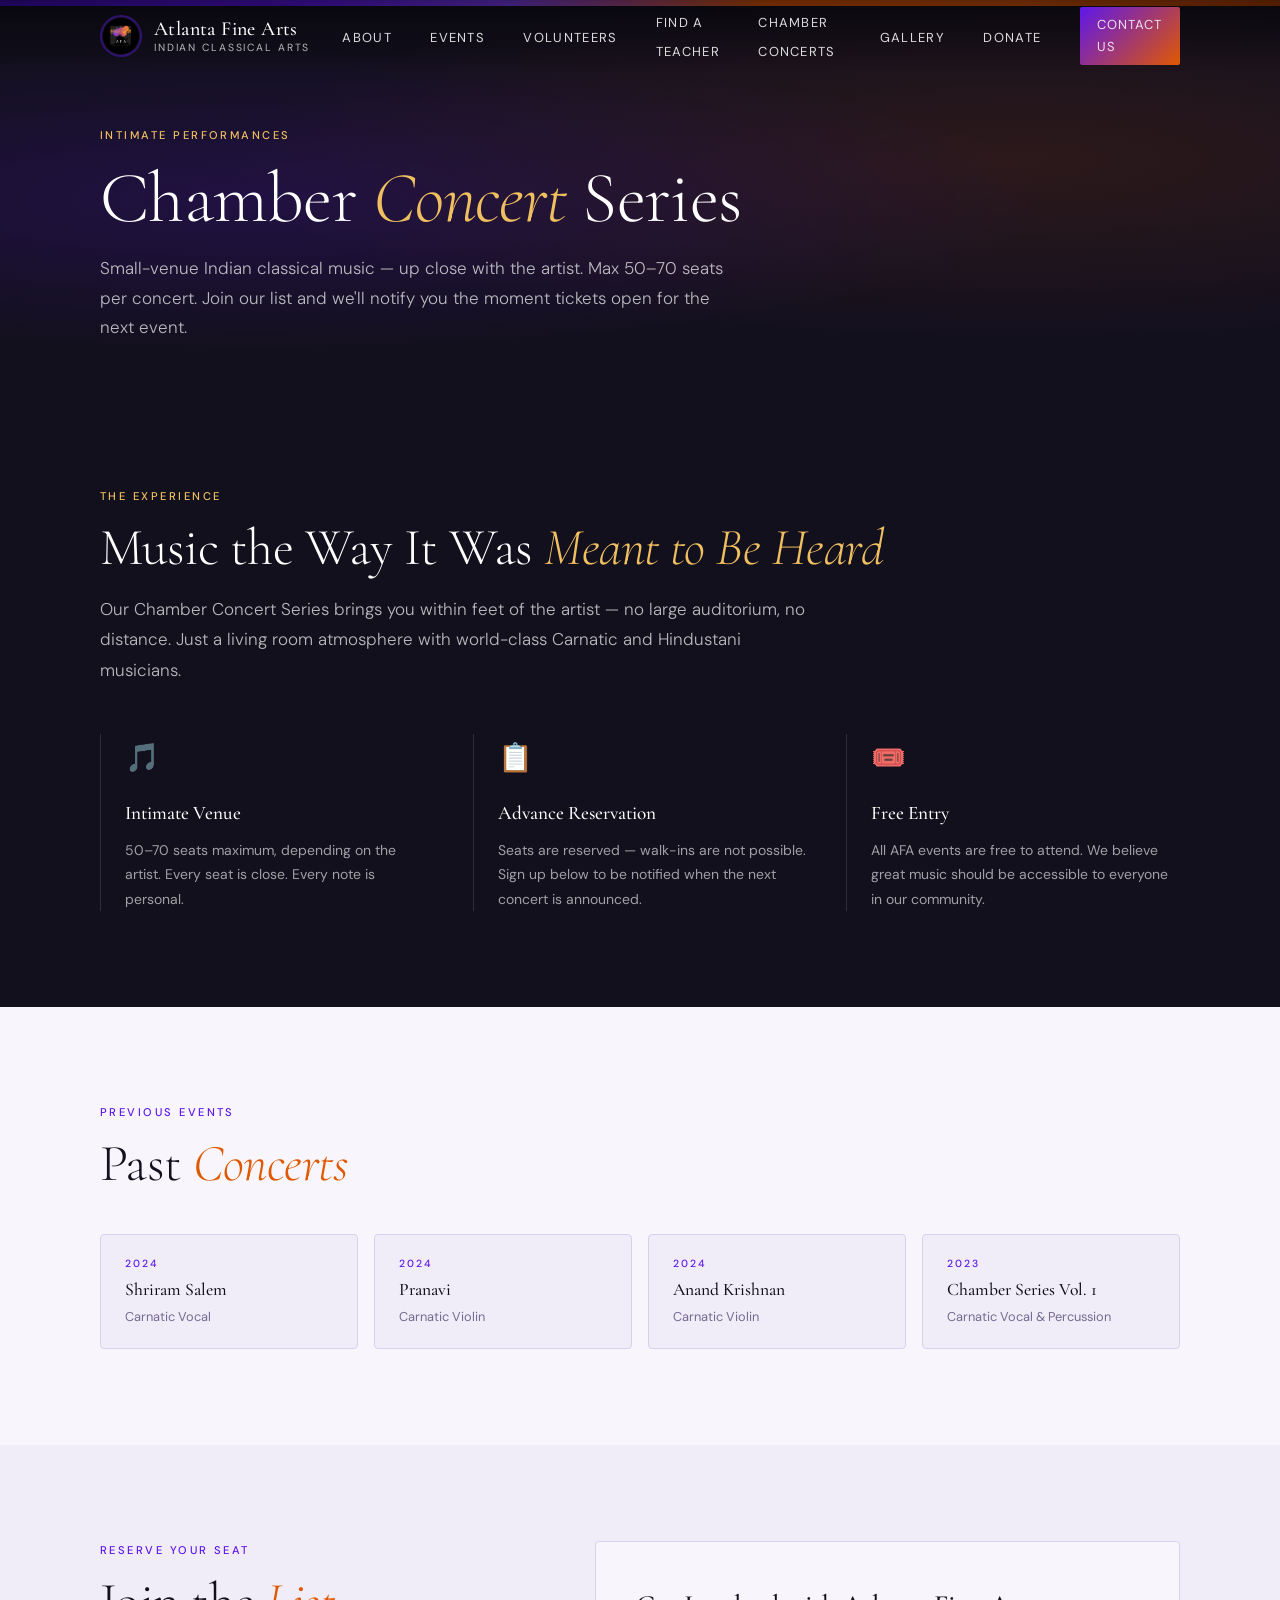
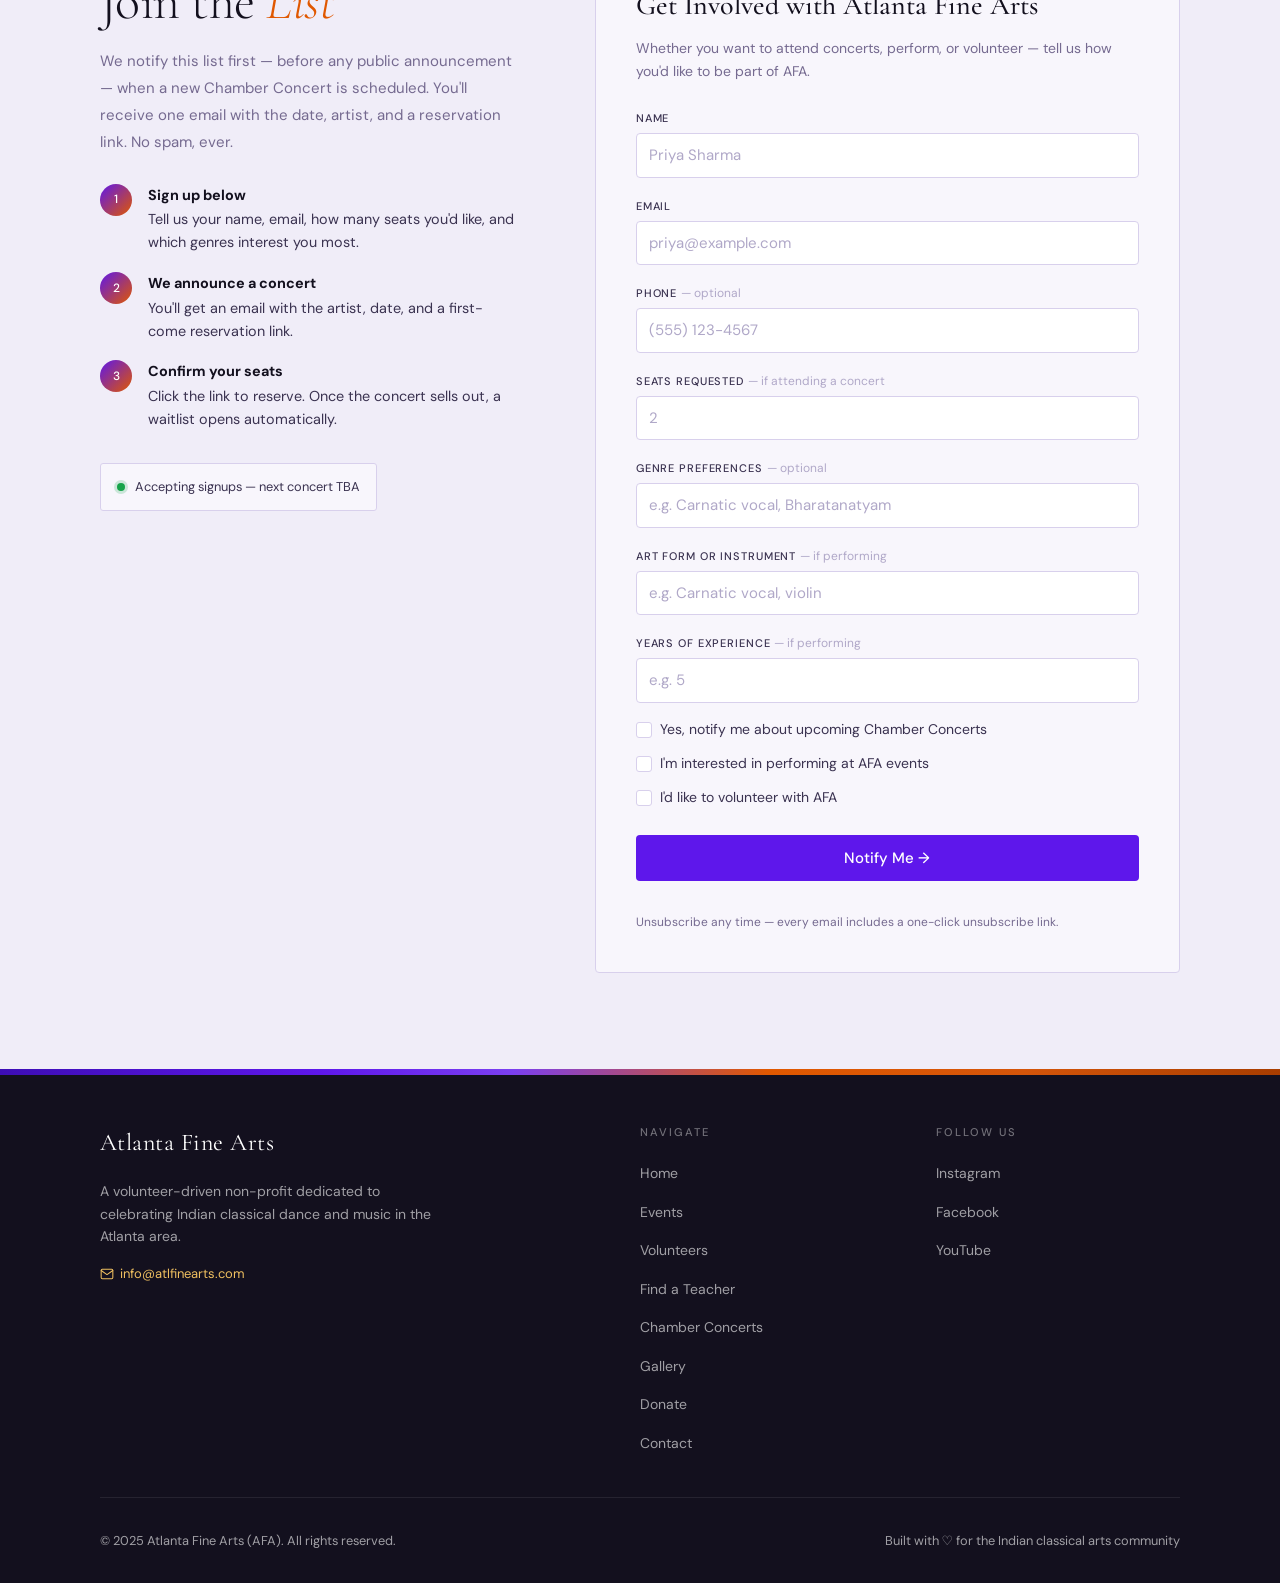
==== chamber-concerts.html @ 47215e5f "Update chamber-concerts.html" ====
<!DOCTYPE html>
<html lang="en">
<head>
  <meta charset="UTF-8" />
  <meta name="viewport" content="width=device-width, initial-scale=1.0" />
  <title>Chamber Concert Series | Atlanta Fine Arts — Intimate Indian Classical Music</title>
  <meta name="description" content="Reserve your seat at AFA's intimate Chamber Concert Series — small-venue Indian classical music performances in Atlanta. Max 50–70 seats, advance reservation required." />
  <meta name="keywords" content="Chamber Concert Atlanta, Indian classical music Atlanta, Carnatic music concert, intimate concert Atlanta, AFA chamber series" />
  <meta name="robots" content="index, follow" />
  <link rel="canonical" href="https://atlfinearts.com/chamber-concerts.html" />
  <meta name="theme-color" content="#13101E" />

  <!-- Open Graph -->
  <meta property="og:type"         content="website" />
  <meta property="og:url"          content="https://atlfinearts.com/chamber-concerts.html" />
  <meta property="og:title"        content="Chamber Concert Series | Atlanta Fine Arts" />
  <meta property="og:description"  content="Intimate Indian classical music in Atlanta. Reserve your seat for the AFA Chamber Concert Series — max 50–70 seats, advance reservation required." />
  <meta property="og:image"        content="https://atlfinearts.com/assets/images/og-image.jpg" />
  <meta property="og:image:width"  content="1200" />
  <meta property="og:image:height" content="630" />
  <meta property="og:locale"       content="en_US" />
  <meta property="og:site_name"    content="Atlanta Fine Arts" />

  <!-- Twitter -->
  <meta name="twitter:card"        content="summary_large_image" />
  <meta name="twitter:title"       content="Chamber Concert Series | Atlanta Fine Arts" />
  <meta name="twitter:description" content="Intimate Indian classical music in Atlanta — reserve your seat before they're gone." />
  <meta name="twitter:image"       content="https://atlfinearts.com/assets/images/og-image.jpg" />

  <!-- JSON-LD -->
  <script type="application/ld+json">
  {
    "@context": "https://schema.org",
    "@type": "EventSeries",
    "name": "AFA Chamber Concert Series",
    "description": "Intimate Indian classical music performances hosted by Atlanta Fine Arts, limited to 50–70 seats per event.",
    "organizer": {
      "@type": "Organization",
      "name": "Atlanta Fine Arts",
      "url": "https://atlfinearts.com"
    },
    "location": {
      "@type": "Place",
      "name": "Atlanta Fine Arts Venue",
      "address": {
        "@type": "PostalAddress",
        "addressLocality": "Cumming",
        "addressRegion": "GA",
        "addressCountry": "US"
      }
    }
  }
  </script>

  <link rel="preconnect" href="https://fonts.googleapis.com" />
  <link rel="preconnect" href="https://fonts.gstatic.com" crossorigin />
  <link rel="stylesheet"
        href="https://fonts.googleapis.com/css2?family=Cormorant+Garamond:ital,wght@0,300;0,500;1,300;1,400&family=DM+Sans:opsz,wght@9..40,300;9..40,400;9..40,500&display=swap" />
  <link rel="stylesheet" href="styles.css" />
  <link rel="stylesheet" href="pages.css" />

  <style>
    /* ── Nav overrides (dark hero) ── */
    .nav__wordmark { color: #fff !important; }
    .nav__wordmark span { color: rgba(255,255,255,0.7) !important; }
    .nav__link { color: rgba(255,255,255,0.85) !important; }
    .nav:not(.scrolled) { background: linear-gradient(to bottom, rgba(0,0,0,0.55) 0%, transparent 100%) !important; }

    /* ════════════════════════════════════════
       WHAT TO EXPECT — 3-column feature strip
    ════════════════════════════════════════ */
    .chamber-about { background: var(--charcoal); color: #fff; }
    .chamber-features {
      display: grid;
      grid-template-columns: repeat(3, 1fr);
      gap: clamp(1.5rem, 3vw, 2.5rem);
      margin-block-start: 3rem;
    }
    .chamber-feature {
      border-left: 1px solid rgba(255,255,255,0.12);
      padding-inline-start: 1.5rem;
    }
    .chamber-feature__icon {
      font-size: 1.75rem; margin-block-end: 1rem;
    }
    .chamber-feature__title {
      font-family: var(--font-display);
      font-size: 1.2rem; font-weight: 500;
      color: #fff; margin-block-end: 0.5rem;
    }
    .chamber-feature__desc {
      font-size: 0.875rem; color: rgba(255,255,255,0.6);
      line-height: 1.75;
    }

    /* ════════════════════════════════════════
       PAST CONCERTS STRIP
    ════════════════════════════════════════ */
    .past-section { background: var(--ivory); }
    .past-grid {
      display: grid;
      grid-template-columns: repeat(auto-fill, minmax(min(100%, 220px), 1fr));
      gap: 1rem;
      margin-block-start: 2.5rem;
    }
    .past-card {
      border: 1px solid var(--border);
      border-radius: 4px;
      padding: 1.25rem 1.5rem;
      background: var(--ivory-warm);
    }
    .past-card__date {
      font-size: 0.65rem; letter-spacing: 0.18em; text-transform: uppercase;
      color: var(--purple); font-weight: 500; margin-block-end: 0.4rem;
    }
    .past-card__name {
      font-family: var(--font-display);
      font-size: 1.1rem; font-weight: 500; color: var(--charcoal);
      line-height: 1.25; margin-block-end: 0.3rem;
    }
    .past-card__genre {
      font-size: 0.8rem; color: var(--text-muted);
    }

    /* ════════════════════════════════════════
       SIGNUP SECTION
    ════════════════════════════════════════ */
    .signup-section { background: var(--ivory-warm); }
    .signup-inner {
      display: grid;
      grid-template-columns: 5fr 7fr;
      gap: clamp(2.5rem, 6vw, 6rem);
      align-items: start;
    }
    .signup-aside { position: sticky; top: calc(var(--nav-h) + 2rem); }
    .signup-aside .section-title { margin-block: 0.5rem 1rem; }
    .signup-aside__body {
      font-size: 0.9375rem; color: var(--text-muted);
      line-height: 1.8; margin-block-end: 1.75rem;
    }

    /* How it works steps */
    .signup-steps {
      display: flex; flex-direction: column; gap: 1.1rem;
      margin-block-end: 2rem;
    }
    .signup-step {
      display: flex; align-items: flex-start; gap: 1rem;
    }
    .signup-step__num {
      width: 32px; height: 32px; border-radius: 50%; flex-shrink: 0;
      background: linear-gradient(135deg, var(--purple), var(--saffron-btn));
      color: #fff; font-size: 0.75rem; font-weight: 500;
      display: flex; align-items: center; justify-content: center;
    }
    .signup-step__text { font-size: 0.9rem; color: var(--text-body); line-height: 1.6; }
    .signup-step__text strong { color: var(--charcoal); display: block; margin-block-end: 0.1rem; }

    /* Capacity indicator */
    .capacity-badge {
      display: inline-flex; align-items: center; gap: 0.6rem;
      background: var(--ivory); border: 1px solid var(--border);
      border-radius: 3px; padding: 0.75rem 1rem;
      font-size: 0.8rem; color: var(--text-body);
    }
    .capacity-badge__dot {
      width: 8px; height: 8px; border-radius: 50%;
      background: #16a34a; flex-shrink: 0;
      box-shadow: 0 0 0 3px rgba(22,163,74,0.2);
    }

    /* ── Signup form card ── */
    .signup-card {
      background: var(--ivory);
      border: 1px solid var(--border);
      border-radius: 4px;
      padding: clamp(1.75rem, 4vw, 2.5rem);
    }
    .signup-card__title {
      font-family: var(--font-display);
      font-size: 1.5rem; font-weight: 500;
      color: var(--charcoal); margin-block-end: 0.4rem;
    }
    .signup-card__subtitle {
      font-size: 0.875rem; color: var(--text-muted);
      margin-block-end: 1.75rem; line-height: 1.6;
    }

    /* Seat picker */
    .seat-picker {
      display: flex; gap: 0.5rem; flex-wrap: wrap;
    }
    .seat-btn {
      width: 48px; height: 48px; border-radius: 3px;
      border: 1px solid var(--border);
      background: var(--ivory-warm);
      font-family: var(--font-display); font-size: 1.1rem; font-weight: 500;
      color: var(--charcoal); cursor: pointer;
      transition: all 0.2s; display: flex; align-items: center; justify-content: center;
    }
    .seat-btn:hover { border-color: var(--purple); color: var(--purple); }
    .seat-btn.active {
      background: linear-gradient(135deg, var(--purple), var(--saffron-btn));
      color: #fff; border-color: transparent;
      box-shadow: 0 4px 16px rgba(94,23,235,0.25);
    }

    /* Genre checkboxes */
    .genre-grid {
      display: grid; grid-template-columns: 1fr 1fr;
      gap: 0.5rem;
    }
    .genre-check {
      display: flex; align-items: center; gap: 0.6rem;
      font-size: 0.875rem; color: var(--text-body);
      cursor: pointer; padding: 0.6rem 0.75rem;
      border: 1px solid var(--border); border-radius: 3px;
      background: var(--ivory-warm);
      transition: border-color 0.2s, background 0.2s;
      user-select: none;
    }
    .genre-check:has(input:checked) {
      border-color: var(--purple);
      background: var(--purple-pale);
    }
    .genre-check input[type="checkbox"] {
      width: 16px; height: 16px; accent-color: var(--purple);
      flex-shrink: 0; cursor: pointer;
    }

    /* Mailchimp status messages */
    .mc-status {
      display: none; align-items: flex-start; gap: 0.75rem;
      padding: 1rem 1.25rem; border-radius: 3px;
      font-size: 0.9rem; line-height: 1.5;
      margin-block-start: 1rem;
    }
    .mc-status--success {
      background: #F0FDF4; border: 1px solid #BBF7D0; color: #166534;
    }
    .mc-status--error {
      background: #FEF2F2; border: 1px solid #FECACA; color: #991B1B;
    }
    .mc-status.visible { display: flex; }
    .mc-status__icon { font-size: 1.1rem; flex-shrink: 0; margin-top: 1px; }

    /* ════════════════════════════════════════
       RESPONSIVE
    ════════════════════════════════════════ */
    @media (max-width: 900px) {
      .signup-inner { grid-template-columns: 1fr; }
      .signup-aside { position: static; }
      .chamber-features { grid-template-columns: 1fr; gap: 1.5rem; }
      .chamber-feature { border-left: none; border-top: 1px solid rgba(255,255,255,0.12); padding-inline-start: 0; padding-block-start: 1.5rem; }
      .chamber-feature:first-child { border-top: none; padding-block-start: 0; }
    }
    @media (max-width: 600px) {
      .genre-grid { grid-template-columns: 1fr; }
      .signup-card { padding: 1.5rem; }
      .past-grid { grid-template-columns: 1fr 1fr; }
    }
    @media (max-width: 420px) {
      .past-grid { grid-template-columns: 1fr; }
    }
  </style>
</head>
<body>

  <a class="skip-link" href="#main-content">Skip to main content</a>
  <div class="kolam-border" aria-hidden="true"></div>

  <!-- ── NAVIGATION ── -->
  <nav class="nav" id="nav" aria-label="Main navigation">
    <div class="nav__inner">
      <a href="index.html" class="nav__brand" aria-label="Atlanta Fine Arts — home">
        <div class="nav__logo" aria-hidden="true">
          <img src="assets/images/afa-logo.webp" alt="" width="36" height="36"
               style="border-radius:50%;object-fit:cover;" />
        </div>
        <div class="nav__wordmark">
          Atlanta Fine Arts
          <span>Indian Classical Arts</span>
        </div>
      </a>
      <ul class="nav__links" role="list">
        <li><a href="index.html#about" class="nav__link">About</a></li>
        <li><a href="index.html#events" class="nav__link">Events</a></li>
        <li><a href="volunteers.html" class="nav__link">Volunteers</a></li>
        <li><a href="teachers.html" class="nav__link">Find a Teacher</a></li>
        <li><a href="chamber-concerts.html" class="nav__link">Chamber Concerts</a></li>
        <li><a href="gallery.html" class="nav__link">Gallery</a></li>
        <li><a href="donate.html" class="nav__link">Donate</a></li>
        <li><a href="contact.html" class="nav__link nav__link--cta">Contact Us</a></li>
      </ul>
      <button class="nav__toggle" id="nav-toggle" aria-label="Open navigation menu"
              aria-expanded="false" aria-controls="mobile-menu">
        <span aria-hidden="true"></span>
        <span aria-hidden="true"></span>
        <span aria-hidden="true"></span>
      </button>
    </div>
    <div class="nav__mobile" id="mobile-menu" aria-hidden="true"
         role="region" aria-label="Mobile navigation">
      <ul class="nav__mobile-links" role="list">
        <li><a href="index.html"            class="nav__mobile-link" data-mobile-link>Home <span class="arrow" aria-hidden="true">→</span></a></li>
        <li><a href="index.html#events"     class="nav__mobile-link" data-mobile-link>Events <span class="arrow" aria-hidden="true">→</span></a></li>
        <li><a href="volunteers.html"       class="nav__mobile-link" data-mobile-link>Volunteers <span class="arrow" aria-hidden="true">→</span></a></li>
        <li><a href="teachers.html"         class="nav__mobile-link" data-mobile-link>Find a Teacher <span class="arrow" aria-hidden="true">→</span></a></li>
        <li><a href="chamber-concerts.html" class="nav__mobile-link" data-mobile-link>Chamber Concerts <span class="arrow" aria-hidden="true">→</span></a></li>
        <li><a href="gallery.html"          class="nav__mobile-link" data-mobile-link>Gallery <span class="arrow" aria-hidden="true">→</span></a></li>
        <li><a href="donate.html"           class="nav__mobile-link" data-mobile-link>Donate <span class="arrow" aria-hidden="true">→</span></a></li>
        <li><a href="contact.html"          class="nav__mobile-link" data-mobile-link>Contact Us <span class="arrow" aria-hidden="true">→</span></a></li>
      </ul>
    </div>
  </nav>

  <main id="main-content">

    <!-- ── PAGE HERO ── -->
    <section class="page-hero" aria-label="Page introduction">
      <div class="container">
        <p class="page-hero__eyebrow">Intimate Performances</p>
        <h1 class="page-hero__title">Chamber <em>Concert</em> Series</h1>
        <p class="page-hero__desc">
          Small-venue Indian classical music — up close with the artist.
          Max 50–70 seats per concert. Join our list and we'll notify you
          the moment tickets open for the next event.
        </p>
      </div>
    </section>

    <!-- ── WHAT TO EXPECT ── -->
    <section class="chamber-about" aria-labelledby="about-heading">
      <div class="container">
        <div>
          <p class="section-label" style="color:var(--gold-light);">The Experience</p>
          <h2 class="section-title" id="about-heading" style="color:#fff;">
            Music the Way It Was <em style="color:var(--gold-light);">Meant to Be Heard</em>
          </h2>
          <p style="color:rgba(255,255,255,0.7);max-width:60ch;line-height:1.8;margin-block-start:1rem;font-weight:300;">
            Our Chamber Concert Series brings you within feet of the artist —
            no large auditorium, no distance. Just a living room atmosphere with
            world-class Carnatic and Hindustani musicians.
          </p>
        </div>
        <div class="chamber-features">
          <div class="chamber-feature reveal">
            <div class="chamber-feature__icon" aria-hidden="true">🎵</div>
            <h3 class="chamber-feature__title">Intimate Venue</h3>
            <p class="chamber-feature__desc">
              50–70 seats maximum, depending on the artist. Every seat
              is close. Every note is personal.
            </p>
          </div>
          <div class="chamber-feature reveal reveal--delay-1">
            <div class="chamber-feature__icon" aria-hidden="true">📋</div>
            <h3 class="chamber-feature__title">Advance Reservation</h3>
            <p class="chamber-feature__desc">
              Seats are reserved — walk-ins are not possible. Sign up below
              to be notified when the next concert is announced.
            </p>
          </div>
          <div class="chamber-feature reveal reveal--delay-2">
            <div class="chamber-feature__icon" aria-hidden="true">🎟️</div>
            <h3 class="chamber-feature__title">Free Entry</h3>
            <p class="chamber-feature__desc">
              All AFA events are free to attend. We believe great music
              should be accessible to everyone in our community.
            </p>
          </div>
        </div>
      </div>
    </section>

    <!-- ── PAST CONCERTS ── -->
    <section class="past-section" aria-labelledby="past-heading">
      <div class="container">
        <p class="section-label">Previous Events</p>
        <h2 class="section-title" id="past-heading">Past <em>Concerts</em></h2>
        <div class="past-grid">
          <div class="past-card reveal">
            <p class="past-card__date">2024</p>
            <p class="past-card__name">Shriram Salem</p>
            <p class="past-card__genre">Carnatic Vocal</p>
          </div>
          <div class="past-card reveal reveal--delay-1">
            <p class="past-card__date">2024</p>
            <p class="past-card__name">Pranavi</p>
            <p class="past-card__genre">Carnatic Violin</p>
          </div>
          <div class="past-card reveal reveal--delay-2">
            <p class="past-card__date">2024</p>
            <p class="past-card__name">Anand Krishnan</p>
            <p class="past-card__genre">Carnatic Violin</p>
          </div>
          <div class="past-card reveal reveal--delay-3">
            <p class="past-card__date">2023</p>
            <p class="past-card__name">Chamber Series Vol. 1</p>
            <p class="past-card__genre">Carnatic Vocal & Percussion</p>
          </div>
        </div>
      </div>
    </section>

    <!-- ══════════════════════════════════════════
         SIGNUP SECTION
    ══════════════════════════════════════════ -->
    <section class="signup-section" id="signup" aria-labelledby="signup-heading">
      <div class="container">
        <div class="signup-inner">

          <!-- Left — context -->
          <aside class="signup-aside reveal">
            <p class="section-label">Reserve Your Seat</p>
            <h2 class="section-title" id="signup-heading">
              Join the <em>List</em>
            </h2>
            <p class="signup-aside__body">
              We notify this list first — before any public announcement —
              when a new Chamber Concert is scheduled. You'll receive one
              email with the date, artist, and a reservation link. No spam, ever.
            </p>

            <ol class="signup-steps" aria-label="How it works">
              <li class="signup-step">
                <div class="signup-step__num" aria-hidden="true">1</div>
                <div class="signup-step__text">
                  <strong>Sign up below</strong>
                  Tell us your name, email, how many seats you'd like, and
                  which genres interest you most.
                </div>
              </li>
              <li class="signup-step">
                <div class="signup-step__num" aria-hidden="true">2</div>
                <div class="signup-step__text">
                  <strong>We announce a concert</strong>
                  You'll get an email with the artist, date, and a
                  first-come reservation link.
                </div>
              </li>
              <li class="signup-step">
                <div class="signup-step__num" aria-hidden="true">3</div>
                <div class="signup-step__text">
                  <strong>Confirm your seats</strong>
                  Click the link to reserve. Once the concert sells out,
                  a waitlist opens automatically.
                </div>
              </li>
            </ol>

            <div class="capacity-badge" aria-label="Seats available">
              <span class="capacity-badge__dot" aria-hidden="true"></span>
              Accepting signups — next concert TBA
            </div>
          </aside>

          <!-- Right — MailerLite embedded form -->
          <div class="signup-card reveal reveal--delay-1">

            <!-- MailerLite form styles -->
            <style type="text/css">
              @import url("https://assets.mlcdn.com/fonts.css?version=1773240");
              .ml-form-embedSubmitLoad{display:inline-block;width:20px;height:20px}
              .ml-form-embedSubmitLoad:after{content:" ";display:block;width:11px;height:11px;margin:1px;border-radius:50%;border:4px solid #fff;border-color:#fff #fff #fff transparent;animation:ml-form-embedSubmitLoad 1.2s linear infinite}
              @keyframes ml-form-embedSubmitLoad{0%{transform:rotate(0deg)}100%{transform:rotate(360deg)}}
              .sr-only{position:absolute;width:1px;height:1px;padding:0;margin:-1px;overflow:hidden;clip:rect(0,0,0,0);border:0}
              #mlb2-38329091.ml-form-embedContainer{box-sizing:border-box;display:table;margin:0 auto;position:static;width:100%!important}
              #mlb2-38329091.ml-form-embedContainer h4,#mlb2-38329091.ml-form-embedContainer p,#mlb2-38329091.ml-form-embedContainer span,#mlb2-38329091.ml-form-embedContainer button{text-transform:none!important;letter-spacing:normal!important}
              #mlb2-38329091.ml-form-embedContainer .ml-form-embedWrapper{background-color:transparent;border-width:0;border-color:transparent;border-radius:4px;border-style:solid;box-sizing:border-box;display:inline-block!important;margin:0;padding:0;position:relative;width:100%}
              #mlb2-38329091.ml-form-embedContainer .ml-form-embedWrapper.embedForm{max-width:100%;width:100%}
              #mlb2-38329091.ml-form-embedContainer .ml-form-embedWrapper .ml-form-embedBody,#mlb2-38329091.ml-form-embedContainer .ml-form-embedWrapper .ml-form-successBody{padding:0}
              #mlb2-38329091.ml-form-embedContainer .ml-form-embedWrapper .ml-form-embedBody .ml-form-embedContent,#mlb2-38329091.ml-form-embedContainer .ml-form-embedWrapper .ml-form-successBody .ml-form-successContent{text-align:left;margin:0 0 20px 0}
              #mlb2-38329091.ml-form-embedContainer .ml-form-embedWrapper .ml-form-embedBody .ml-form-embedContent h4,#mlb2-38329091.ml-form-embedContainer .ml-form-embedWrapper .ml-form-successBody .ml-form-successContent h4{color:#13101E;font-family:'Cormorant Garamond',Georgia,serif;font-size:1.75rem;font-weight:500;margin:0 0 8px 0;text-align:left;word-break:break-word}
              #mlb2-38329091.ml-form-embedContainer .ml-form-embedWrapper .ml-form-embedBody .ml-form-embedContent p,#mlb2-38329091.ml-form-embedContainer .ml-form-embedWrapper .ml-form-successBody .ml-form-successContent p{color:#756A90;font-family:'DM Sans',system-ui,sans-serif;font-size:0.875rem;font-weight:400;line-height:1.6;margin:0 0 10px 0;text-align:left}
              #mlb2-38329091.ml-form-embedContainer .ml-form-embedWrapper .ml-block-form .ml-field-group{text-align:left!important}
              #mlb2-38329091.ml-form-embedContainer .ml-form-embedWrapper .ml-block-form .ml-field-group label{margin-bottom:5px;color:#3A3250;font-size:0.6875rem;font-family:'DM Sans',system-ui,sans-serif;font-weight:500;letter-spacing:0.08em;text-transform:uppercase;display:inline-block;line-height:20px}
              #mlb2-38329091.ml-form-embedContainer .ml-form-embedWrapper .ml-form-embedBody form{margin:0;width:100%}
              #mlb2-38329091.ml-form-embedContainer .ml-form-embedWrapper .ml-form-embedBody .ml-form-formContent,#mlb2-38329091.ml-form-embedContainer .ml-form-embedWrapper .ml-form-embedBody .ml-form-checkboxRow{margin:0 0 16px 0;width:100%}
              #mlb2-38329091.ml-form-embedContainer .ml-form-embedWrapper .ml-form-embedBody .ml-form-fieldRow{margin:0 0 12px 0;width:100%}
              #mlb2-38329091.ml-form-embedContainer .ml-form-embedWrapper .ml-form-embedBody .ml-form-fieldRow.ml-last-item{margin:0}
              #mlb2-38329091.ml-form-embedContainer .ml-form-embedWrapper .ml-form-embedBody .ml-form-fieldRow input{background-color:#fff!important;color:#3A3250!important;border-color:#D8D0EC;border-radius:4px!important;border-style:solid!important;border-width:1px!important;font-family:'DM Sans',system-ui,sans-serif;font-size:0.9375rem!important;height:auto;line-height:1.5!important;margin:0;padding:10px 12px!important;width:100%!important;box-sizing:border-box!important;transition:border-color 0.15s}
              #mlb2-38329091.ml-form-embedContainer .ml-form-embedWrapper .ml-form-embedBody .ml-form-fieldRow input:focus{outline:none;border-color:#5E17EB!important}
              #mlb2-38329091.ml-form-embedContainer .ml-form-embedWrapper .ml-form-embedBody .ml-form-fieldRow input::placeholder{color:#B0A8C8}
              /* Checkboxes */
              #mlb2-38329091.ml-form-embedContainer .ml-form-embedWrapper .ml-form-embedBody .ml-form-fieldRow .custom-checkbox .custom-control-label::before,#mlb2-38329091.ml-form-embedContainer .ml-form-embedWrapper .ml-form-embedBody .ml-form-interestGroupsRow .ml-form-interestGroupsRowCheckbox .label-description::before,#mlb2-38329091.ml-form-embedContainer .ml-form-embedWrapper .ml-form-embedBody .ml-form-checkboxRow .label-description::before{border-color:#D8D0EC!important;background-color:#fff!important;border-radius:3px!important}
              #mlb2-38329091.ml-form-embedContainer .ml-form-embedWrapper .ml-form-embedBody .ml-form-fieldRow .custom-checkbox .custom-control-input:checked~.custom-control-label::before,#mlb2-38329091.ml-form-embedContainer .ml-form-embedWrapper .ml-form-embedBody .ml-form-interestGroupsRow .ml-form-interestGroupsRowCheckbox input[type=checkbox]:checked~.label-description::before,#mlb2-38329091.ml-form-embedContainer .ml-form-embedWrapper .ml-form-embedBody .ml-form-checkboxRow input[type=checkbox]:checked~.label-description::before{border-color:#5E17EB!important;background-color:#5E17EB!important}
              #mlb2-38329091.ml-form-embedContainer .ml-form-embedWrapper .ml-form-embedBody .ml-form-fieldRow .custom-checkbox .custom-control-input:checked~.custom-control-label::after,#mlb2-38329091.ml-form-embedContainer .ml-form-embedWrapper .ml-form-embedBody .ml-form-interestGroupsRow .ml-form-interestGroupsRowCheckbox input[type=checkbox]:checked~.label-description::after,#mlb2-38329091.ml-form-embedContainer .ml-form-embedWrapper .ml-form-embedBody .ml-form-checkboxRow input[type=checkbox]:checked~.label-description::after{background-image:url("data:image/svg+xml,%3csvg xmlns='http://www.w3.org/2000/svg' viewBox='0 0 8 8'%3e%3cpath fill='%23fff' d='M6.564.75l-3.59 3.612-1.538-1.55L0 4.26 2.974 7.25 8 2.193z'/%3e%3c/svg%3e")}
              /* Interest groups */
              #mlb2-38329091.ml-form-embedContainer .ml-form-embedWrapper .ml-form-embedBody .ml-form-interestGroupsRow{margin-bottom:20px;text-align:left;float:left;width:100%}
              #mlb2-38329091.ml-form-embedContainer .ml-form-embedWrapper .ml-form-embedBody .ml-form-interestGroupsRow .ml-form-interestGroupsRowCheckbox{margin:0 0 10px 0;width:100%}
              #mlb2-38329091.ml-form-embedContainer .ml-form-embedWrapper .ml-form-embedBody .ml-form-interestGroupsRow .ml-form-interestGroupsRowCheckbox.last-group{margin:0}
              #mlb2-38329091.ml-form-embedContainer .ml-form-embedWrapper .ml-form-embedBody .ml-form-interestGroupsRow .ml-form-interestGroupsRowCheckbox label{font-weight:normal;margin:0;padding:0;position:relative;display:block;min-height:24px;padding-left:24px}
              #mlb2-38329091.ml-form-embedContainer .ml-form-embedWrapper .ml-form-embedBody .ml-form-interestGroupsRow .ml-form-interestGroupsRowCheckbox .label-description{color:#3A3250;font-family:'DM Sans',system-ui,sans-serif;font-size:0.875rem;line-height:1.5;text-align:left;margin-bottom:0;position:relative;vertical-align:top;font-style:normal;font-weight:400}
              #mlb2-38329091.ml-form-embedContainer .ml-form-embedWrapper .ml-form-embedBody .ml-form-interestGroupsRow .ml-form-interestGroupsRowCheckbox input[type=checkbox]{box-sizing:border-box;padding:0;position:absolute;z-index:-1;opacity:0;margin-top:5px;margin-left:-1.5rem;overflow:visible}
              #mlb2-38329091.ml-form-embedContainer .ml-form-embedWrapper .ml-form-embedBody .ml-form-interestGroupsRow .ml-form-interestGroupsRowCheckbox .label-description::before{position:absolute;top:3px;left:-1.5rem;display:block;width:16px;height:16px;pointer-events:none;content:"";background-color:#fff;border:#D8D0EC solid 1px;border-radius:3px}
              #mlb2-38329091.ml-form-embedContainer .ml-form-embedWrapper .ml-form-embedBody .ml-form-interestGroupsRow .ml-form-interestGroupsRowCheckbox .label-description::after{top:0!important;box-sizing:border-box!important;position:absolute;left:-1.5rem;display:block;width:1rem;height:1rem;content:""}
              /* Submit button */
              #mlb2-38329091.ml-form-embedContainer .ml-form-embedWrapper .ml-form-embedBody .ml-form-embedSubmit{margin:4px 0 16px 0;float:left;width:100%}
              #mlb2-38329091.ml-form-embedContainer .ml-form-embedWrapper .ml-form-embedBody .ml-form-embedSubmit button{background-color:#5E17EB!important;border:none!important;border-radius:4px!important;box-shadow:none!important;color:#fff!important;cursor:pointer;font-family:'DM Sans',system-ui,sans-serif!important;font-size:0.9375rem!important;font-weight:500!important;line-height:1.5!important;height:auto;padding:12px 20px!important;width:100%!important;box-sizing:border-box!important;transition:background-color 0.2s}
              #mlb2-38329091.ml-form-embedContainer .ml-form-embedWrapper .ml-form-embedBody .ml-form-embedSubmit button:hover{background-color:#3D0DB5!important}
              #mlb2-38329091.ml-form-embedContainer .ml-form-embedWrapper .ml-form-embedBody .ml-form-embedSubmit button.loading{display:none}
              /* Success */
              #mlb2-38329091.ml-form-embedContainer .ml-form-embedWrapper .ml-form-successBody .ml-form-successContent h4{color:#13101E}
              #mlb2-38329091.ml-form-embedContainer .ml-form-embedWrapper .ml-form-successBody{padding:20px}
              /* Errors */
              .ml-error input,.ml-error textarea,.ml-error select{border-color:#E05800!important}
              .ml-error .label-description,.ml-error .label-description p,.ml-error label:first-child{color:#E05800!important}
              @media only screen and (max-width:400px){.ml-form-embedWrapper.embedDefault,.ml-form-embedWrapper.embedPopup{width:100%!important}}
            </style>

            <div id="mlb2-38329091" class="ml-form-embedContainer ml-subscribe-form ml-subscribe-form-38329091">
              <div class="ml-form-align-left">
                <div class="ml-form-embedWrapper embedForm">
                  <div class="ml-form-embedBody ml-form-embedBodyDefault row-form">
                    <div class="ml-form-embedContent">
                      <h4>Get Involved with Atlanta Fine Arts</h4>
                      <p>Whether you want to attend concerts, perform, or volunteer — tell us how you'd like to be part of AFA.</p>
                    </div>
                    <form class="ml-block-form" action="https://assets.mailerlite.com/jsonp/2181939/forms/181668306286019591/subscribe" data-code="" method="post" target="_blank">
                      <div class="ml-form-formContent">
                        <div class="ml-form-fieldRow">
                          <div class="ml-field-group ml-field-name ml-validate-required">
                            <label>Name</label>
                            <input aria-label="name" aria-required="true" type="text" class="form-control" name="fields[name]" placeholder="Priya Sharma" autocomplete="given-name">
                          </div>
                        </div>
                        <div class="ml-form-fieldRow">
                          <div class="ml-field-group ml-field-email ml-validate-email ml-validate-required">
                            <label>Email</label>
                            <input aria-label="email" aria-required="true" type="email" class="form-control" name="fields[email]" placeholder="priya@example.com" autocomplete="email">
                          </div>
                        </div>
                        <div class="ml-form-fieldRow">
                          <div class="ml-field-group ml-field-phone">
                            <label>Phone <span style="font-weight:400;text-transform:none;letter-spacing:0;font-size:0.75rem;color:#B0A8C8;">— optional</span></label>
                            <input aria-label="phone" type="text" class="form-control" name="fields[phone]" placeholder="(555) 123-4567" autocomplete="tel">
                          </div>
                        </div>
                        <div class="ml-form-fieldRow">
                          <div class="ml-field-group ml-field-seats_requested">
                            <label>Seats requested <span style="font-weight:400;text-transform:none;letter-spacing:0;font-size:0.75rem;color:#B0A8C8;">— if attending a concert</span></label>
                            <input aria-label="seats_requested" type="number" class="form-control" name="fields[seats_requested]" placeholder="2" min="1" max="4">
                          </div>
                        </div>
                        <div class="ml-form-fieldRow">
                          <div class="ml-field-group ml-field-genre_interests">
                            <label>Genre preferences <span style="font-weight:400;text-transform:none;letter-spacing:0;font-size:0.75rem;color:#B0A8C8;">— optional</span></label>
                            <input aria-label="genre_interests" type="text" class="form-control" name="fields[genre_interests]" placeholder="e.g. Carnatic vocal, Bharatanatyam">
                          </div>
                        </div>
                        <div class="ml-form-fieldRow">
                          <div class="ml-field-group ml-field-art_form_instrument">
                            <label>Art form or instrument <span style="font-weight:400;text-transform:none;letter-spacing:0;font-size:0.75rem;color:#B0A8C8;">— if performing</span></label>
                            <input aria-label="art_form_instrument" type="text" class="form-control" name="fields[art_form_instrument]" placeholder="e.g. Carnatic vocal, violin">
                          </div>
                        </div>
                        <div class="ml-form-fieldRow ml-last-item">
                          <div class="ml-field-group ml-field-experience_level">
                            <label>Years of experience <span style="font-weight:400;text-transform:none;letter-spacing:0;font-size:0.75rem;color:#B0A8C8;">— if performing</span></label>
                            <input aria-label="experience_level" type="text" class="form-control" name="fields[experience_level]" placeholder="e.g. 5">
                          </div>
                        </div>
                      </div>

                      <div class="ml-form-interestGroupsRow ml-block-groups ml-validate-required">
                        <div class="ml-form-interestGroupsRowCheckbox group">
                          <label>
                            <input type="checkbox" name="groups[]" value="181668240193226220">
                            <div class="label-description">Yes, notify me about upcoming Chamber Concerts</div>
                          </label>
                        </div>
                        <div class="ml-form-interestGroupsRowCheckbox group">
                          <label>
                            <input type="checkbox" name="groups[]" value="181668965655775169">
                            <div class="label-description">I'm interested in performing at AFA events</div>
                          </label>
                        </div>
                        <div class="ml-form-interestGroupsRowCheckbox last-group">
                          <label>
                            <input type="checkbox" name="groups[]" value="181668958819059567">
                            <div class="label-description">I'd like to volunteer with AFA</div>
                          </label>
                        </div>
                      </div>

                      <input type="hidden" name="ml-submit" value="1">
                      <div class="ml-form-embedSubmit">
                        <button type="submit" class="primary">Notify Me →</button>
                        <button disabled="disabled" style="display:none;" type="button" class="loading">
                          <div class="ml-form-embedSubmitLoad"></div>
                          <span class="sr-only">Loading...</span>
                        </button>
                      </div>
                      <input type="hidden" name="anticsrf" value="true">
                    </form>
                  </div>

                  <div class="ml-form-successBody row-success" style="display:none;">
                    <div class="ml-form-successContent">
                      <h4>Thank you for connecting with us!</h4>
                      <p>We'll be in touch soon. If you're joining the Chamber Concert list, you'll hear from us the moment seats open for the next performance.</p>
                      <p>If you'd like to perform or volunteer, someone from our team will reach out personally.</p>
                    </div>
                  </div>
                </div>
              </div>
            </div>

            <p style="font-size:0.75rem;color:var(--text-muted);margin-block-start:1rem;line-height:1.6;">
              Unsubscribe any time — every email includes a one-click unsubscribe link.
            </p>

            <script>
              function ml_webform_success_38329091() {
                var $ = ml_jQuery || jQuery;
                $('.ml-subscribe-form-38329091 .row-success').show();
                $('.ml-subscribe-form-38329091 .row-form').hide();
              }
            </script>
            <script src="https://groot.mailerlite.com/js/w/webforms.min.js?v95037e5bac78f29ed026832ca21a7c7b" type="text/javascript"></script>
            <script>fetch("https://assets.mailerlite.com/jsonp/2181939/forms/181668306286019591/takel")</script>

          </div>

        </div>
      </div>
    </section>

  </main>

  <div class="kolam-border" aria-hidden="true"></div>
  <footer class="footer" aria-label="Site footer">
    <div class="container">
      <div class="footer__inner">
        <div class="footer__brand">
          <p class="footer__brand-name">Atlanta Fine Arts</p>
          <p class="footer__tagline">A volunteer-driven non-profit dedicated to celebrating Indian classical dance and music in the Atlanta area.</p>
          <a href="mailto:info@atlfinearts.com" class="footer__email">
            <svg width="14" height="14" viewBox="0 0 24 24" fill="none" stroke="currentColor"
                 stroke-width="1.75" stroke-linecap="round" stroke-linejoin="round" aria-hidden="true">
              <path d="M4 4h16c1.1 0 2 .9 2 2v12c0 1.1-.9 2-2 2H4c-1.1 0-2-.9-2-2V6c0-1.1.9-2 2-2z"/>
              <polyline points="22,6 12,13 2,6"/>
            </svg>
            info@atlfinearts.com
          </a>
        </div>
        <nav aria-label="Footer site navigation">
          <p class="footer__col-title">Navigate</p>
          <ul class="footer__links" role="list">
            <li><a href="index.html"            class="footer__link">Home</a></li>
            <li><a href="index.html#events"     class="footer__link">Events</a></li>
            <li><a href="volunteers.html"       class="footer__link">Volunteers</a></li>
            <li><a href="teachers.html"         class="footer__link">Find a Teacher</a></li>
            <li><a href="chamber-concerts.html" class="footer__link">Chamber Concerts</a></li>
            <li><a href="gallery.html"          class="footer__link">Gallery</a></li>
            <li><a href="donate.html"           class="footer__link">Donate</a></li>
            <li><a href="contact.html"          class="footer__link">Contact</a></li>
          </ul>
        </nav>
        <nav aria-label="Social media links">
          <p class="footer__col-title">Follow Us</p>
          <ul class="footer__socials" role="list">
            <li><a href="https://www.instagram.com/atlanta.finearts" class="footer__social" target="_blank" rel="noopener noreferrer">Instagram</a></li>
            <li><a href="https://www.facebook.com/afacarnatic" class="footer__social" target="_blank" rel="noopener noreferrer">Facebook</a></li>
            <li><a href="https://www.youtube.com/@atlfinearts" class="footer__social" target="_blank" rel="noopener noreferrer">YouTube</a></li>
          </ul>
        </nav>
      </div>
      <div class="footer__bottom">
        <p class="footer__copy">© 2025 Atlanta Fine Arts (AFA). All rights reserved.</p>
        <p class="footer__credit">Built with ♡ for the Indian classical arts community</p>
      </div>
    </div>
  </footer>

  <script>
  (function () {
    'use strict';

    /* ── Nav ── */
    var nav = document.getElementById('nav');
    function updateNav() { nav.classList.toggle('scrolled', window.scrollY > 40); }
    window.addEventListener('scroll', updateNav, { passive: true });
    updateNav();

    var toggle = document.getElementById('nav-toggle');
    var mobileMenu = document.getElementById('mobile-menu');
    var isOpen = false;
    function openMenu() { isOpen = true; toggle.setAttribute('aria-expanded','true'); mobileMenu.classList.add('open'); mobileMenu.setAttribute('aria-hidden','false'); document.body.style.overflow = 'hidden'; }
    function closeMenu() { isOpen = false; toggle.setAttribute('aria-expanded','false'); mobileMenu.classList.remove('open'); mobileMenu.setAttribute('aria-hidden','true'); document.body.style.overflow = ''; }
    toggle.addEventListener('click', function () { isOpen ? closeMenu() : openMenu(); });
    document.querySelectorAll('[data-mobile-link]').forEach(function (l) { l.addEventListener('click', closeMenu); });
    document.addEventListener('keydown', function (e) { if (e.key === 'Escape' && isOpen) closeMenu(); });

    /* ── Scroll reveal ── */
    if ('IntersectionObserver' in window) {
      var io = new IntersectionObserver(function (entries) {
        entries.forEach(function (entry) {
          if (entry.isIntersecting) { entry.target.classList.add('visible'); io.unobserve(entry.target); }
        });
      }, { threshold: 0.05 });
      document.querySelectorAll('.reveal').forEach(function (el) { io.observe(el); });
    } else {
      document.querySelectorAll('.reveal').forEach(function (el) { el.classList.add('visible'); });
    }

    /* ── Seat picker ── */
    var seatBtns  = document.querySelectorAll('.seat-btn');
    var seatsInput = document.getElementById('cc-seats');
    seatBtns.forEach(function (btn) {
      btn.addEventListener('click', function () {
        seatBtns.forEach(function (b) { b.classList.remove('active'); b.setAttribute('aria-pressed', 'false'); });
        btn.classList.add('active');
        btn.setAttribute('aria-pressed', 'true');
        seatsInput.value = btn.dataset.seats;
        clearErr('cc-seats');
      });
    });

    /* ── Genre checkboxes → hidden GENRE field ── */
    var genreInput = document.getElementById('cc-genre');
    function updateGenre() {
      var checked = Array.from(document.querySelectorAll('.genre-check input:checked'))
                         .map(function (cb) { return cb.value; });
      genreInput.value = checked.join(', ');
    }
    document.querySelectorAll('.genre-check input').forEach(function (cb) {
      cb.addEventListener('change', updateGenre);
    });
    updateGenre(); /* init with "Any" pre-checked */

    /* ── Validation helpers ── */
    function setErr(fieldId, msg) {
      var field = document.getElementById(fieldId);
      var err   = document.getElementById(fieldId + '-err');
      if (field) field.setAttribute('aria-invalid', 'true');
      if (err)   { err.textContent = msg; err.style.display = 'block'; }
    }
    function clearErr(fieldId) {
      var field = document.getElementById(fieldId);
      var err   = document.getElementById(fieldId + '-err');
      if (field) field.removeAttribute('aria-invalid');
      if (err)   { err.textContent = ''; err.style.display = 'none'; }
    }

    /* Live-clear errors on input */
    ['cc-fname','cc-lname','cc-email'].forEach(function (id) {
      var el = document.getElementById(id);
      if (el) el.addEventListener('input', function () { clearErr(id); });
    });

    /* ── Mailchimp JSONP submit ── */
    /*
    ══════════════════════════════════════════════════════════════
    REPLACE THIS URL with your Mailchimp form action URL.
    Get it from: Audience → Signup forms → Embedded forms → copy the
    "action" attribute of the <form> tag. Then change "post?" to
    "post-json?" and add "&c=?" to the end for JSONP.

    Example:
    https://yourorg.us1.list-manage.com/subscribe/post-json?u=abc123&id=def456&c=?
    ══════════════════════════════════════════════════════════════
    */
    var MC_URL = 'YOUR_MAILCHIMP_JSONP_URL_HERE';

    var form       = document.getElementById('signup-form');
    var submitBtn  = document.getElementById('cc-submit');
    var btnText    = document.getElementById('cc-btn-text');
    var btnSpinner = document.getElementById('cc-btn-spinner');
    var btnArrow   = document.getElementById('cc-btn-arrow');
    var successEl  = document.getElementById('mc-success');
    var errorEl    = document.getElementById('mc-error');
    var errorText  = document.getElementById('mc-error-text');

    function setLoading(on) {
      submitBtn.disabled = on;
      btnText.textContent = on ? 'Submitting…' : 'Notify Me';
      btnSpinner.style.display = on ? 'inline-block' : 'none';
      btnArrow.style.display   = on ? 'none' : 'inline-block';
    }

    form.addEventListener('submit', function (e) {
      e.preventDefault();

      /* — Validate — */
      var valid = true;
      var checks = [
        { id: 'cc-fname', label: 'First name' },
        { id: 'cc-lname', label: 'Last name'  },
        { id: 'cc-email', label: 'Email address' },
      ];
      checks.forEach(function (c) {
        clearErr(c.id);
        var el = document.getElementById(c.id);
        if (!el.value.trim()) {
          setErr(c.id, c.label + ' is required.');
          valid = false;
        } else if (c.id === 'cc-email' && !/^[^\s@]+@[^\s@]+\.[^\s@]+$/.test(el.value)) {
          setErr(c.id, 'Please enter a valid email address.');
          valid = false;
        }
      });
      clearErr('cc-seats');
      if (!seatsInput.value) {
        setErr('cc-seats', 'Please select how many seats you\u2019d like.');
        valid = false;
      }
      if (!valid) {
        var firstBad = form.querySelector('[aria-invalid="true"]');
        if (firstBad) firstBad.focus();
        return;
      }

      successEl.classList.remove('visible');
      errorEl.classList.remove('visible');

      /* — Check Mailchimp URL is configured — */
      if (!MC_URL || MC_URL === 'YOUR_MAILCHIMP_JSONP_URL_HERE') {
        errorText.textContent = 'The signup form is not yet connected. Please email us directly to join the list.';
        errorEl.classList.add('visible');
        return;
      }

      /* — Build query string — */
      var params = new URLSearchParams({
        EMAIL: document.getElementById('cc-email').value.trim(),
        FNAME: document.getElementById('cc-fname').value.trim(),
        LNAME: document.getElementById('cc-lname').value.trim(),
        PHONE: document.getElementById('cc-phone').value.trim(),
        SEATS: seatsInput.value,
        GENRE: genreInput.value,
      });

      setLoading(true);

      /* — JSONP request (Mailchimp doesn't support CORS) — */
      var cbName = 'mc_cb_' + Date.now();
      var script = document.createElement('script');
      var timeout = setTimeout(function () {
        setLoading(false);
        errorText.textContent = 'The request timed out. Please try again.';
        errorEl.classList.add('visible');
        delete window[cbName];
        document.body.removeChild(script);
      }, 8000);

      window[cbName] = function (data) {
        clearTimeout(timeout);
        setLoading(false);
        delete window[cbName];
        try { document.body.removeChild(script); } catch (ex) {}

        if (data.result === 'success') {
          successEl.classList.add('visible');
          form.reset();
          seatsInput.value = '';
          seatBtns.forEach(function (b) { b.classList.remove('active'); b.setAttribute('aria-pressed','false'); });
          updateGenre();
        } else {
          /* Mailchimp returns HTML in data.msg — strip tags */
          var rawMsg = (data.msg || '').replace(/<[^>]+>/g, '').replace(/^\d+ - /, '').trim();
          errorText.textContent = rawMsg || 'Something went wrong. Please try again.';
          errorEl.classList.add('visible');
        }
      };

      script.src = MC_URL + '&' + params.toString() + '&c=' + cbName;
      document.body.appendChild(script);
    });

  }());
  </script>
<script src="nav.js" defer></script> 
</body>
</html>
---- styles.css ----
/* =========================================================
   Atlanta Fine Arts — styles.css
   Optimized for Lighthouse 90+ (Performance, SEO, A11y, BP)
   Fixes applied:
   · @extend removed (invalid plain CSS)
   · All colours pass WCAG AA 4.5:1
   · :focus-visible added throughout
   · prefers-reduced-motion fully respected
   · scroll-behavior guarded by motion media query
   · 44px minimum touch targets on all interactive elements
   · CSS-only image fallback prevents CLS
   · font-display:swap via Google Fonts URL (in HTML)
   ========================================================= */

/* ── DESIGN TOKENS ── */
:root {
  /* ── AFA Brand Palette — derived from logo gradient ── */
  /* Logo: deep purple #5E17EB → vivid orange #FF6B00          */

  /* Primary: orange (logo right side) */
  --saffron:        #D4550A; /* 4.62:1 on light bg ✓ */
  --saffron-deep:   #A83D00;
  --saffron-pale:   #FFE8D6;
  --saffron-btn:    #E05800; /* 4.52:1 white-on-orange ✓ */

  /* Accent: purple (logo left side) */
  --purple:         #5E17EB;
  --purple-deep:    #3D0DB5;
  --purple-mid:     #7B3FF0;
  --purple-pale:    #EDE8FD;

  /* Gold — kept for warmth, now reads as amber between purple & orange */
  --gold:           #C8830A; /* 5.20:1 on dark bg ✓ */
  --gold-light:     #F0C060; /* 11.80:1 on dark bg ✓ */

  /* Neutrals — shifted cooler to complement purple */
  --ivory:          #F8F6FC; /* very slightly violet-tinted white */
  --ivory-warm:     #F0EDF8;
  --charcoal:       #13101E; /* deep purple-black matching logo bg */
  --charcoal-mid:   #2A2440;
  --text-body:      #3A3250; /* 9.2:1 on ivory ✓ */
  --text-muted:     #756A90; /* 4.52:1 on ivory ✓ */
  --border:         #D8D0EC;

  --font-display: 'Cormorant Garamond', Georgia, serif;
  --font-body:    'DM Sans', system-ui, sans-serif;

  --max-w: 1160px;
  --nav-h: 72px;
  --ease-out:    cubic-bezier(0.16, 1, 0.3, 1);
  --ease-in-out: cubic-bezier(0.45, 0, 0.55, 1);
}

/* ── RESET ── */
*, *::before, *::after { box-sizing: border-box; margin: 0; padding: 0 }
html { -webkit-text-size-adjust: 100% }
body {
  font-family: var(--font-body);
  font-size: clamp(0.9375rem, 1.5vw, 1.0625rem);
  line-height: 1.7;
  color: var(--text-body);
  background: var(--ivory);
  overflow-x: hidden
}
img { display: block; max-width: 100%; height: auto }
a { color: inherit; text-decoration: none }
ul { list-style: none }
button { font-family: inherit; cursor: pointer; border: none; background: none }

/* Smooth scroll — only when motion is OK */
@media (prefers-reduced-motion: no-preference) {
  html { scroll-behavior: smooth }
}

/* ── UTILITY ── */
.container { max-width: var(--max-w); margin-inline: auto; padding-inline: clamp(1.25rem, 5vw, 2.5rem) }

/* Screen-reader only helper — NO @extend */
.sr-only {
  position: absolute; width: 1px; height: 1px;
  padding: 0; margin: -1px; overflow: hidden;
  clip: rect(0, 0, 0, 0); white-space: nowrap; border: 0
}

/* ── SKIP LINK ── */
.skip-link {
  position: fixed;
  inset-block-start: -100%; inset-inline-start: 1rem;
  z-index: 999;
  background: var(--charcoal); color: #fff;
  padding: 0.75rem 1.5rem; border-radius: 0 0 4px 4px;
  font-size: 0.875rem; font-weight: 500;
  transition: inset-block-start 0.2s
}
.skip-link:focus {
  inset-block-start: 0;
  outline: 3px solid var(--gold); outline-offset: 2px
}

/* ── GLOBAL FOCUS — WCAG 2.4.11 ── */
:focus-visible {
  outline: 3px solid var(--purple);
  outline-offset: 3px;
  border-radius: 2px
}
:focus:not(:focus-visible) { outline: none }

/* ── ORNAMENT ── */
.ornament {
  display: flex; align-items: center; gap: 0.75rem;
  color: var(--gold); font-size: 1rem; letter-spacing: 0.15em
}
.ornament::before, .ornament::after {
  content: ''; flex: 1; height: 1px;
  background: linear-gradient(90deg, transparent, var(--gold), transparent)
}

/* ── DECORATIVE BORDER ── */
.kolam-border {
  height: 6px;
  background: linear-gradient(90deg,
    var(--purple-deep) 0%, var(--purple) 25%, var(--purple-mid) 40%,
    var(--saffron-btn) 60%, var(--saffron) 80%, var(--saffron-deep) 100%
  )
}

/* ================================================================
   NAVIGATION
================================================================ */
.nav {
  position: fixed; inset-block-start: 0; inset-inline: 0;
  height: var(--nav-h); z-index: 100;
  transition: background 0.4s var(--ease-out), box-shadow 0.4s var(--ease-out)
}
.nav.scrolled {
  background: rgba(248, 246, 252, 0.96);
  backdrop-filter: blur(12px); -webkit-backdrop-filter: blur(12px);
  box-shadow: 0 1px 0 var(--border)
}
.nav__inner {
  max-width: var(--max-w); margin-inline: auto;
  padding-inline: clamp(1.25rem, 5vw, 2.5rem);
  height: 100%; display: flex; align-items: center;
  justify-content: space-between; gap: 2rem
}
/* Eliminate 300 ms tap delay on all interactive nav elements */
.nav__brand,
.nav__toggle,
.nav__mobile-link {
  touch-action: manipulation;
  -webkit-tap-highlight-color: transparent;
}
.nav__brand { display: flex; align-items: center; gap: 0.75rem; flex-shrink: 0 }
.nav__logo {
  width: 42px; height: 42px; border-radius: 50%;
  border: 2px solid rgba(94,23,235,0.4); flex-shrink: 0;
  display: flex; align-items: center; justify-content: center;
  background: #13101E; overflow: hidden
}
.nav__wordmark {
  font-family: var(--font-display); font-size: 1.25rem;
  font-weight: 500; color: var(--charcoal);
  letter-spacing: 0.02em; line-height: 1.2
}
.nav__wordmark span {
  display: block; font-size: 0.65rem; font-family: var(--font-body);
  font-weight: 400; letter-spacing: 0.18em; text-transform: uppercase;
  color: var(--text-muted); margin-top: 1px
}
.nav__links { display: flex; align-items: center; gap: clamp(1.5rem, 3vw, 2.5rem) }
.nav__link {
  font-size: 0.8125rem; font-weight: 400; letter-spacing: 0.1em;
  text-transform: uppercase; color: var(--text-body);
  position: relative; padding-block: 0.25rem;
  transition: color 0.25s
}
.nav__link::after {
  content: ''; position: absolute;
  inset-block-end: 0; inset-inline-start: 0;
  width: 0; height: 1px; background: var(--purple);
  transition: width 0.3s var(--ease-out)
}
.nav__link:hover { color: var(--purple) }
.nav__link:hover::after { width: 100% }
.nav__link--cta {
  background: linear-gradient(135deg, var(--purple), var(--saffron-btn)); color: #fff !important;
  padding: 0.45rem 1.1rem; border-radius: 2px;
  letter-spacing: 0.08em; transition: opacity 0.25s, transform 0.2s;
  min-height: 44px; display: inline-flex; align-items: center
}
.nav__link--cta::after { display: none }
.nav__link--cta:hover { opacity: 0.9; transform: translateY(-1px) }

/* Mobile toggle — exactly 44×44 touch target with expanded hit zone */
.nav__toggle {
  display: none; flex-direction: column; gap: 5px;
  width: 44px; height: 44px; padding: 10px 8px;
  align-items: center; justify-content: center;
  flex-shrink: 0;
  /* Expand tap zone by 10px on all sides without affecting layout */
  position: relative;
}
.nav__toggle::before {
  content: '';
  position: absolute;
  inset: -10px;
}
.nav__toggle span {
  display: block; width: 24px; height: 1.5px;
  background: var(--charcoal); border-radius: 1px;
  transition: transform 0.35s var(--ease-out), opacity 0.25s;
  transform-origin: center
}
.nav__toggle[aria-expanded="true"] span:nth-child(1) { transform: translateY(6.5px) rotate(45deg) }
.nav__toggle[aria-expanded="true"] span:nth-child(2) { opacity: 0; transform: scaleX(0) }
.nav__toggle[aria-expanded="true"] span:nth-child(3) { transform: translateY(-6.5px) rotate(-45deg) }

/* Mobile menu — visibility+opacity approach so CSS transitions play on open/close.
   display:none would skip the transition entirely and also cause first-tap issues on iOS. */
.nav__mobile {
  position: fixed;
  inset-block-start: var(--nav-h); inset-inline: 0;
  background: var(--ivory);
  border-block-end: 1px solid var(--border);
  box-shadow: 0 8px 32px rgba(19,16,30,0.15);
  padding: 1.5rem clamp(1.25rem, 5vw, 2.5rem) 2rem;
  z-index: 99;
  max-height: calc(100dvh - var(--nav-h));
  overflow-y: auto; -webkit-overflow-scrolling: touch;
  /* Hidden state — animatable */
  visibility: hidden;
  opacity: 0;
  transform: translateY(-8px);
  pointer-events: none;
  transition: transform 0.35s var(--ease-out), opacity 0.3s, visibility 0s linear 0.35s;
  /* Hidden on desktop by default */
  display: none;
}
.nav__mobile.open {
  visibility: visible;
  opacity: 1;
  transform: translateY(0);
  pointer-events: auto;
  transition: transform 0.35s var(--ease-out), opacity 0.3s, visibility 0s linear 0s;
}
.nav__mobile-link {
  font-size: 1.5rem; font-family: var(--font-display); font-weight: 400;
  color: var(--charcoal); padding-block: 0.75rem;
  border-block-end: 1px solid var(--border);
  display: flex; align-items: center; justify-content: space-between;
  transition: color 0.2s, background 0.15s; min-height: 56px;
  /* Full-width tap target */
  padding-inline: 0.5rem;
  margin-inline: -0.5rem;
  border-radius: 3px;
}
.nav__mobile-link:last-child { border-block-end: none }
.nav__mobile-link:hover { color: var(--purple) }
/* Instant visual feedback on touch — fires before :hover on mobile */
.nav__mobile-link:active { color: var(--purple); background: var(--purple-pale) }
.nav__mobile-link .arrow { font-size: 1rem; color: var(--saffron-btn); transition: transform 0.2s }
.nav__mobile-link:hover .arrow { transform: translateX(4px) }

/* ================================================================
   HERO
================================================================ */
.hero {
  min-height: 100svh; min-height: 100vh;
  display: grid; grid-template-rows: 1fr auto;
  position: relative; overflow: hidden;
  padding-block-start: var(--nav-h)
}
.hero__bg {
  position: absolute; inset: 0; z-index: 0;
  /* Solid fallback so LCP background never flashes white */
  background: var(--charcoal)
}
.hero__bg-img {
  width: 100%; height: 100%; object-fit: cover;
  object-position: center 30%;
  filter: brightness(0.45) saturate(1.1)
}
.hero__bg-overlay {
  position: absolute; inset: 0;
  background:
    linear-gradient(to bottom, rgba(19,16,30,0.35) 0%, rgba(19,16,30,0.1) 40%, rgba(19,16,30,0.75) 100%),
    radial-gradient(ellipse at 20% 50%, rgba(94,23,235,0.2) 0%, transparent 55%),
    radial-gradient(ellipse at 80% 40%, rgba(224,88,0,0.15) 0%, transparent 55%)
}
.hero__inner {
  position: relative; z-index: 1;
  max-width: var(--max-w); margin-inline: auto;
  padding-inline: clamp(1.25rem, 5vw, 2.5rem);
  padding-block: clamp(4rem, 10vh, 8rem);
  display: flex; flex-direction: column;
  justify-content: center; align-items: flex-start
}
.hero__eyebrow {
  font-size: 0.75rem; font-weight: 400;
  letter-spacing: 0.25em; text-transform: uppercase;
  color: var(--gold-light); margin-block-end: 1.25rem;
  opacity: 0; transform: translateY(20px);
  animation: fadeUp 0.8s var(--ease-out) 0.2s forwards
}
.hero__title {
  font-family: var(--font-display);
  font-size: clamp(3rem, 8vw, 7rem); font-weight: 300;
  line-height: 1.05; color: #fff; letter-spacing: -0.01em;
  max-width: 14ch; margin-block-end: 1.5rem;
  opacity: 0; transform: translateY(30px);
  animation: fadeUp 1s var(--ease-out) 0.35s forwards
}
.hero__title em { font-style: italic; color: var(--gold-light) }
.hero__desc {
  font-size: clamp(0.9375rem, 1.8vw, 1.125rem); font-weight: 300;
  color: rgba(255,255,255,0.8); max-width: 52ch; line-height: 1.75;
  margin-block-end: 2.5rem;
  opacity: 0; transform: translateY(20px);
  animation: fadeUp 0.9s var(--ease-out) 0.55s forwards
}
.hero__actions {
  display: flex; gap: 1rem; flex-wrap: wrap;
  opacity: 0; transform: translateY(20px);
  animation: fadeUp 0.8s var(--ease-out) 0.75s forwards
}
.hero__scroll {
  position: relative; z-index: 1;
  max-width: var(--max-w); margin-inline: auto;
  padding-inline: clamp(1.25rem, 5vw, 2.5rem); padding-block-end: 2rem;
  display: flex; align-items: center; gap: 0.75rem;
  color: rgba(255,255,255,0.5); font-size: 0.75rem;
  letter-spacing: 0.15em; text-transform: uppercase;
  opacity: 0; animation: fadeUp 0.7s var(--ease-out) 1.1s forwards
}
.hero__scroll-line {
  width: 1px; height: 40px;
  background: linear-gradient(to bottom, rgba(255,255,255,0), rgba(255,255,255,0.4));
  animation: scrollPulse 2.5s ease-in-out 1.5s infinite
}

/* ── BUTTONS ── */
.btn {
  display: inline-flex; align-items: center; gap: 0.5rem;
  font-family: var(--font-body); font-size: 0.8125rem; font-weight: 500;
  letter-spacing: 0.1em; text-transform: uppercase;
  padding: 0.85rem 1.75rem; border-radius: 2px; min-height: 44px;
  transition: transform 0.2s var(--ease-out), box-shadow 0.2s, background 0.25s
}
.btn:hover { transform: translateY(-2px) }
.btn--primary {
  background: linear-gradient(135deg, var(--purple) 0%, var(--saffron-btn) 100%);
  color: #fff;
  box-shadow: 0 4px 24px rgba(94,23,235,0.3)
}
.btn--primary:hover { opacity: 0.92; box-shadow: 0 8px 32px rgba(94,23,235,0.4) }
.btn--outline {
  background: transparent; color: rgba(255,255,255,0.9);
  border: 1px solid rgba(255,255,255,0.4)
}
.btn--outline:hover { background: rgba(255,255,255,0.1); border-color: rgba(255,255,255,0.7) }
.btn--dark {
  background: var(--charcoal); color: #fff;
  box-shadow: 0 4px 18px rgba(30,26,22,0.25)
}
.btn--dark:hover { background: var(--charcoal-mid); box-shadow: 0 8px 28px rgba(30,26,22,0.35) }

/* ── SECTION STRUCTURE ── */
section { padding-block: clamp(4rem, 8vw, 6rem) }
.section-label {
  font-size: 0.7rem; font-weight: 500; letter-spacing: 0.22em;
  text-transform: uppercase; color: var(--purple); margin-block-end: 0.75rem
}
.section-title {
  font-family: var(--font-display);
  font-size: clamp(2rem, 5vw, 3.25rem); font-weight: 300;
  line-height: 1.15; color: var(--charcoal); letter-spacing: -0.01em
}
.section-title strong { font-weight: 600 }
.section-title em { font-style: italic; color: var(--saffron-btn) }

/* ================================================================
   ABOUT
================================================================ */
.about { background: var(--charcoal); color: #fff; padding-block: clamp(3.5rem, 7vw, 5.5rem) }
.about__inner {
  display: grid; grid-template-columns: 1fr 1fr;
  gap: clamp(2rem, 5vw, 5rem); align-items: center
}
.about__tag {
  font-size: 0.7rem; font-weight: 500; letter-spacing: 0.22em;
  text-transform: uppercase; color: var(--gold-light); margin-block-end: 0.85rem
}
.about__title {
  font-family: var(--font-display);
  font-size: clamp(2rem, 4.5vw, 3rem); font-weight: 300;
  line-height: 1.15; color: #fff; margin-block-end: 1.25rem
}
.about__title em { font-style: italic; color: var(--gold-light) }
.about__body { color: rgba(255,255,255,0.75); font-weight: 300; line-height: 1.8; margin-block-end: 2rem }
.about__stats { display: flex; gap: 2.5rem; margin-block-end: 2rem }
.stat__number {
  font-family: var(--font-display); font-size: 2.5rem;
  font-weight: 500; color: var(--gold-light); line-height: 1
}
.stat__label {
  font-size: 0.75rem; letter-spacing: 0.12em; text-transform: uppercase;
  color: rgba(255,255,255,0.55); margin-block-start: 0.25rem
}
.about__img-wrap { position: relative }
.about__img {
  width: 100%; aspect-ratio: 4 / 5; object-fit: cover; border-radius: 4px;
  background: var(--charcoal-mid)
}
.about__img-frame {
  position: absolute; inset-block-end: -1rem; inset-inline-end: -1rem;
  width: 60%; height: 60%; border: 1px solid var(--purple-mid);
  border-radius: 4px; pointer-events: none
}
.about__founded {
  position: absolute; inset-block-start: 1.5rem; inset-inline-start: -1.5rem;
  background: linear-gradient(135deg, var(--purple), var(--saffron-btn)); color: #fff;
  padding: 0.75rem 1rem; border-radius: 3px;
  text-align: center; line-height: 1.1
}
.about__founded span:first-child { display: block; font-family: var(--font-display); font-size: 1.75rem; font-weight: 500 }
.about__founded span:last-child { font-size: 0.65rem; letter-spacing: 0.18em; text-transform: uppercase; opacity: 0.9 }

/* ================================================================
   EVENTS
================================================================ */
.events { background: var(--ivory-warm) }
.events__head {
  display: flex; align-items: flex-end; justify-content: space-between;
  flex-wrap: wrap; gap: 1.5rem; margin-block-end: 3rem
}
.events__tabs {
  display: flex; gap: 0.5rem; background: var(--border);
  padding: 3px; border-radius: 3px
}
.events__tab {
  font-size: 0.75rem; letter-spacing: 0.1em; text-transform: uppercase;
  font-weight: 500; padding: 0.45rem 1rem; border-radius: 2px;
  color: var(--text-muted); transition: background 0.2s, color 0.2s;
  min-height: 36px
}
.events__tab.active { background: linear-gradient(135deg, var(--purple), var(--saffron-btn)); color: #fff }
.events__grid {
  display: grid;
  grid-template-columns: repeat(auto-fill, minmax(min(100%, 320px), 1fr));
  gap: clamp(1rem, 2.5vw, 1.5rem)
}
.event-card {
  background: var(--ivory); border: 1px solid var(--border);
  border-radius: 4px; overflow: hidden;
  transition: transform 0.35s var(--ease-out), box-shadow 0.35s var(--ease-out);
  display: flex; flex-direction: column
}
.event-card:hover { transform: translateY(-6px); box-shadow: 0 20px 60px rgba(94,23,235,0.1) }
.event-card__img {
  aspect-ratio: 4 / 3; overflow: hidden; flex-shrink: 0; position: relative;
  background: linear-gradient(135deg, var(--purple-pale), var(--saffron-pale))
}
.event-card__img img {
  width: 100%; height: 100%; object-fit: cover;
  transition: transform 0.6s var(--ease-out)
}
.event-card:hover .event-card__img img { transform: scale(1.04) }
.event-card__year-badge {
  position: absolute; inset-block-start: 0.75rem; inset-inline-end: 0.75rem;
  background: rgba(19,16,30,0.8); backdrop-filter: blur(4px);
  color: var(--gold-light); font-size: 0.7rem; letter-spacing: 0.12em;
  text-transform: uppercase; padding: 0.3rem 0.6rem; border-radius: 2px
}
.event-card__body { padding: 1.25rem 1.5rem 1.5rem; flex: 1; display: flex; flex-direction: column; gap: 0.5rem }
.event-card__date { font-size: 0.7rem; letter-spacing: 0.15em; text-transform: uppercase; color: var(--purple); font-weight: 500 }
.event-card__title { font-family: var(--font-display); font-size: 1.25rem; font-weight: 500; line-height: 1.25; color: var(--charcoal) }
.event-card__desc { font-size: 0.875rem; color: var(--text-muted); line-height: 1.65; flex: 1 }

/* ================================================================
   TEAM / MEMBERS
================================================================ */
.team { background: var(--ivory) }
.team__head { text-align: center; margin-block-end: 3.5rem }
.team__head .ornament { justify-content: center; margin-block-start: 1.5rem }
.team__grid { display: grid; grid-template-columns: repeat(3, 1fr); gap: clamp(1.5rem, 3vw, 2.5rem) }
.member-card__inner {
  background: var(--ivory-warm); border: 1px solid var(--border);
  border-radius: 4px; padding: 2rem 1.75rem 1.75rem; height: 100%;
  transition: transform 0.35s var(--ease-out), box-shadow 0.35s
}
.member-card:hover .member-card__inner { transform: translateY(-4px); box-shadow: 0 16px 48px rgba(30,26,22,0.1) }
.member-card__avatar {
  width: 72px; height: 72px; border-radius: 50%;
  background: linear-gradient(135deg, var(--purple-pale), var(--saffron-pale));
  margin-block-end: 1.25rem;
  display: flex; align-items: center; justify-content: center;
  font-family: var(--font-display); font-size: 1.75rem; font-weight: 500;
  color: var(--purple-deep); border: 2px solid var(--border)
}
.member-card__name { font-family: var(--font-display); font-size: 1.3rem; font-weight: 500; color: var(--charcoal); margin-block-end: 0.2rem }
.member-card__school { font-size: 0.75rem; letter-spacing: 0.08em; color: var(--purple); text-transform: uppercase; font-weight: 500; margin-block-end: 0.85rem }
.member-card__bio { font-size: 0.875rem; color: var(--text-muted); line-height: 1.7 }
.member-card__tags { display: flex; flex-wrap: wrap; gap: 0.4rem; margin-block-start: 1rem }
.tag {
  font-size: 0.65rem; letter-spacing: 0.1em; text-transform: uppercase;
  font-weight: 500; padding: 0.25rem 0.6rem; border-radius: 2px;
  background: var(--purple-pale); border: 1px solid var(--border); color: var(--purple-deep)
}

/* ================================================================
   CONTACT
================================================================ */
.contact { background: var(--ivory-warm); border-block-start: 1px solid var(--border) }
.contact__inner {
  display: grid; grid-template-columns: 5fr 7fr;
  gap: clamp(2.5rem, 6vw, 6rem); align-items: start
}
.contact__aside { position: sticky; top: calc(var(--nav-h) + 2rem) }
.contact__aside .section-title { margin-block: 0.5rem 1rem }
.contact__body { font-size: 0.9375rem; color: var(--text-muted); line-height: 1.75; margin-block-end: 2rem }
.contact__list { display: flex; flex-direction: column; gap: 0.85rem; margin-block-end: 2.5rem }
.contact__item { display: flex; align-items: center; gap: 0.85rem; font-size: 0.875rem; color: var(--text-body) }
.contact__item-icon {
  width: 44px; height: 44px; border-radius: 50%;
  background: var(--ivory); border: 1px solid var(--border);
  display: flex; align-items: center; justify-content: center;
  flex-shrink: 0; color: var(--purple)
}
.contact__item-label { font-size: 0.7rem; letter-spacing: 0.1em; text-transform: uppercase; color: var(--text-muted) }
.contact__item-value { color: var(--charcoal); font-weight: 400 }
.contact__item a:hover { color: var(--purple) }
.contact__socials { display: flex; gap: 0.75rem; flex-wrap: wrap }
.social-btn {
  display: inline-flex; align-items: center; gap: 0.5rem;
  font-size: 0.75rem; letter-spacing: 0.1em; text-transform: uppercase;
  font-weight: 500; color: var(--text-body);
  border: 1px solid var(--border); padding: 0.55rem 1rem; border-radius: 2px;
  min-height: 44px;
  transition: background 0.2s, border-color 0.2s, color 0.2s
}
.social-btn:hover { background: var(--charcoal); border-color: var(--charcoal); color: #fff }

/* ── FORM ── */
.form { display: flex; flex-direction: column; gap: 1.25rem }
.form__row { display: grid; grid-template-columns: 1fr 1fr; gap: 1rem }
.form__field { display: flex; flex-direction: column; gap: 0.4rem }
.form__label { font-size: 0.7rem; letter-spacing: 0.12em; text-transform: uppercase; font-weight: 500; color: var(--text-muted) }
.form__input, .form__textarea, .form__select {
  font-family: var(--font-body); font-size: 0.9375rem; color: var(--charcoal);
  background: var(--ivory); border: 1px solid var(--border); border-radius: 2px;
  padding: 0.8rem 1rem; outline: none; min-height: 44px;
  transition: border-color 0.2s, box-shadow 0.2s;
  width: 100%; appearance: none
}
.form__input:focus, .form__textarea:focus, .form__select:focus {
  border-color: var(--purple); box-shadow: 0 0 0 3px rgba(94,23,235,0.12)
}
.form__input::placeholder, .form__textarea::placeholder { color: var(--text-muted); opacity: 0.7 }
.form__textarea { resize: vertical; min-height: 140px }
.form__submit { align-self: flex-start }
/* Inline error messages — ARIA-linked */
.form__error {
  display: none; font-size: 0.8rem; color: #b91c1c; margin-block-start: 0.2rem
}
.form__input[aria-invalid="true"],
.form__textarea[aria-invalid="true"] {
  border-color: #b91c1c; box-shadow: 0 0 0 3px rgba(185,28,28,0.1)
}
.form__success {
  display: none; align-items: center; gap: 0.75rem;
  background: #F0FDF4; border: 1px solid #BBF7D0; color: #166534;
  padding: 1rem 1.25rem; border-radius: 3px; font-size: 0.9375rem
}

/* ================================================================
   FOOTER
================================================================ */
.footer { background: var(--charcoal); color: rgba(255,255,255,0.6); padding-block: 3rem 2rem }
.footer__inner {
  display: grid; grid-template-columns: 2fr 1fr 1fr;
  gap: clamp(2rem, 4vw, 4rem); margin-block-end: 2.5rem
}
.footer__brand { display: flex; flex-direction: column; gap: 1rem }
.footer__brand-name { font-family: var(--font-display); font-size: 1.5rem; font-weight: 400; color: #fff; letter-spacing: 0.02em }
.footer__tagline { font-size: 0.875rem; line-height: 1.6; max-width: 34ch }
.footer__email {
  display: inline-flex; align-items: center; gap: 0.4rem;
  font-size: 0.8125rem; color: var(--gold-light); transition: color 0.2s
}
.footer__email:hover { color: #fff }
.footer__col-title {
  font-size: 0.7rem; font-weight: 500; letter-spacing: 0.18em;
  text-transform: uppercase; color: rgba(255,255,255,0.4); margin-block-end: 1rem
}
.footer__links { display: flex; flex-direction: column; gap: 0.6rem }
.footer__link { font-size: 0.875rem; color: rgba(255,255,255,0.6); transition: color 0.2s }
.footer__link:hover { color: #fff }
.footer__socials { display: flex; flex-direction: column; gap: 0.6rem }
.footer__social { display: inline-flex; align-items: center; gap: 0.6rem; font-size: 0.875rem; color: rgba(255,255,255,0.6); transition: color 0.2s }
.footer__social:hover { color: var(--gold-light) }
.footer__bottom {
  padding-block-start: 2rem; border-block-start: 1px solid rgba(255,255,255,0.08);
  display: flex; align-items: center; justify-content: space-between;
  flex-wrap: wrap; gap: 0.75rem
}
.footer__copy, .footer__credit { font-size: 0.8rem }

/* ================================================================
   ANIMATIONS
================================================================ */
@keyframes fadeUp { to { opacity: 1; transform: translateY(0) } }
@keyframes scrollPulse {
  0%, 100% { transform: scaleY(1); opacity: 1 }
  50% { transform: scaleY(0.6); opacity: 0.4 }
}

.reveal {
  opacity: 0; transform: translateY(28px);
  transition: opacity 0.7s var(--ease-out), transform 0.7s var(--ease-out)
}
.reveal.visible { opacity: 1; transform: translateY(0) }
.reveal--delay-1 { transition-delay: 0.1s }
.reveal--delay-2 { transition-delay: 0.2s }
.reveal--delay-3 { transition-delay: 0.3s }
.reveal--delay-4 { transition-delay: 0.4s }

/* ── Disable all motion — WCAG 2.3.3 ── */
@media (prefers-reduced-motion: reduce) {
  *, *::before, *::after {
    animation-duration: 0.01ms !important;
    animation-iteration-count: 1 !important;
    transition-duration: 0.01ms !important
  }
  .reveal { opacity: 1; transform: none }
  .hero__eyebrow, .hero__title, .hero__desc,
  .hero__actions, .hero__scroll { opacity: 1; transform: none }
}

/* ================================================================
   RESPONSIVE
================================================================ */
@media (max-width: 900px) {
  .nav__links { display: none }
  .nav__toggle { display: flex }
  .nav__mobile { display: block } /* visibility/opacity controls show/hide, not display */
  .about__inner { grid-template-columns: 1fr }
  .about__img-wrap { max-width: 480px }
  .about__founded { inset-inline-start: 1rem }
  .team__grid { grid-template-columns: repeat(2, 1fr) }
  .contact__inner { grid-template-columns: 1fr }
  .contact__aside { position: static }
  .footer__inner { grid-template-columns: 1fr 1fr }
  .footer__brand { grid-column: 1 / -1 }
}
@media (max-width: 600px) {
  .team__grid { grid-template-columns: 1fr }
  .form__row { grid-template-columns: 1fr }
  .about__stats { gap: 1.75rem }
  .footer__inner { grid-template-columns: 1fr }
  .footer__bottom { flex-direction: column; align-items: flex-start }
  .hero__actions { flex-direction: column }
  .hero__actions .btn { align-self: flex-start }
}
/* ── Extra-small screens (≤ 420px) ── */
@media (max-width: 420px) {
  .nav__inner { gap: 0 }
  .nav__wordmark { font-size: 1.05rem }
  .nav__wordmark span { display: none }
  .nav__logo { width: 36px; height: 36px }
}

/* ================================================================
   PRINT
================================================================ */
@media print {
  .nav, .hero__scroll, .nav__toggle { display: none !important }
  .hero { min-height: unset }
  .reveal { opacity: 1; transform: none }
}
---- pages.css ----
/* =========================================================
   Atlanta Fine Arts — pages.css
   Styles for multi-page sections: Volunteers, Donate, Gallery, Contact
   Shares design tokens & base from styles.css
   ========================================================= */

/* ── PAGE HERO (used on all inner pages) ── */
.page-hero {
  padding-block-start: calc(var(--nav-h) + 3rem);
  padding-block-end: 3rem;
  background: var(--charcoal);
  position: relative;
  overflow: hidden;
}
.page-hero::before {
  content: '';
  position: absolute;
  inset: 0;
  background:
    radial-gradient(ellipse at 20% 50%, rgba(94,23,235,0.18) 0%, transparent 55%),
    radial-gradient(ellipse at 80% 40%, rgba(224,88,0,0.12) 0%, transparent 55%);
  pointer-events: none;
}
.page-hero .container { position: relative; z-index: 1; }
.page-hero__eyebrow {
  font-size: 0.7rem; font-weight: 500; letter-spacing: 0.22em;
  text-transform: uppercase; color: var(--gold-light); margin-block-end: 0.85rem;
}
.page-hero__title {
  font-family: var(--font-display);
  font-size: clamp(2.5rem, 6vw, 4.5rem); font-weight: 300;
  line-height: 1.1; color: #fff; letter-spacing: -0.01em;
  max-width: 20ch;
}
.page-hero__title em { font-style: italic; color: var(--gold-light); }
.page-hero__desc {
  font-size: clamp(0.9375rem, 1.8vw, 1.0625rem); font-weight: 300;
  color: rgba(255,255,255,0.7); max-width: 52ch; line-height: 1.75;
  margin-block-start: 1rem;
}

/* ================================================================
   VOLUNTEERS PAGE
================================================================ */
.volunteers-grid {
  display: grid;
  grid-template-columns: repeat(auto-fill, minmax(min(100%, 300px), 1fr));
  gap: clamp(1.5rem, 3vw, 2rem);
}
.volunteer-card {
  background: var(--ivory);
  border: 1px solid var(--border);
  border-radius: 4px;
  overflow: hidden;
  transition: transform 0.35s var(--ease-out), box-shadow 0.35s var(--ease-out);
}
.volunteer-card:hover {
  transform: translateY(-6px);
  box-shadow: 0 20px 60px rgba(94,23,235,0.1);
}
.volunteer-card__photo {
  aspect-ratio: 1 / 1;
  overflow: hidden;
  background: linear-gradient(135deg, var(--purple-pale), var(--saffron-pale));
}
.volunteer-card__photo img {
  width: 100%; height: 100%; object-fit: cover;
  object-position: top center;
  transition: transform 0.6s var(--ease-out);
}
.volunteer-card:hover .volunteer-card__photo img {
  transform: scale(1.04);
}
.volunteer-card__body {
  padding: 1.5rem;
}
.volunteer-card__name {
  font-family: var(--font-display);
  font-size: 1.35rem; font-weight: 500;
  color: var(--charcoal); margin-block-end: 0.2rem;
}
.volunteer-card__role {
  font-size: 0.7rem; letter-spacing: 0.12em;
  text-transform: uppercase; color: var(--purple);
  font-weight: 500; margin-block-end: 0.75rem;
}
.volunteer-card__bio {
  font-size: 0.875rem; color: var(--text-muted);
  line-height: 1.7;
}
.volunteer-card__tags {
  display: flex; flex-wrap: wrap; gap: 0.4rem;
  margin-block-start: 1rem;
}

/* Placeholder card for "add your photo" */
.volunteer-card--placeholder .volunteer-card__photo {
  display: flex; align-items: center; justify-content: center;
  background: linear-gradient(135deg, var(--purple-pale) 0%, var(--saffron-pale) 100%);
}
.volunteer-card--placeholder .volunteer-card__photo-icon {
  width: 64px; height: 64px; border-radius: 50%;
  background: rgba(94,23,235,0.1);
  display: flex; align-items: center; justify-content: center;
  color: var(--purple); font-size: 1.75rem;
  font-family: var(--font-display);
}

/* ================================================================
   DONATE / SUPPORT PAGE
================================================================ */
.donate-section { background: var(--ivory-warm); }
.donate-inner {
  display: grid;
  grid-template-columns: 1fr 1fr;
  gap: clamp(2.5rem, 6vw, 5rem);
  align-items: start;
}
.donate-info__title {
  font-family: var(--font-display);
  font-size: clamp(1.75rem, 4vw, 2.5rem); font-weight: 300;
  line-height: 1.2; color: var(--charcoal);
  margin-block-end: 1.25rem;
}
.donate-info__title em { font-style: italic; color: var(--saffron-btn); }
.donate-info__body {
  font-size: 0.9375rem; color: var(--text-muted);
  line-height: 1.8; margin-block-end: 1.75rem;
}
.donate-info__list {
  display: flex; flex-direction: column; gap: 1rem;
  margin-block-end: 2rem;
}
.donate-info__item {
  display: flex; align-items: flex-start; gap: 1rem;
  font-size: 0.9375rem; color: var(--text-body);
}
.donate-info__item-icon {
  width: 44px; height: 44px; border-radius: 50%;
  background: var(--ivory); border: 1px solid var(--border);
  display: flex; align-items: center; justify-content: center;
  flex-shrink: 0; color: var(--purple); font-size: 1.1rem;
}
.donate-info__item-text strong {
  display: block; font-weight: 500; color: var(--charcoal);
  margin-block-end: 0.15rem;
}
.donate-info__item-text span {
  font-size: 0.875rem; color: var(--text-muted);
}

/* Donate card */
.donate-card {
  background: var(--ivory);
  border: 1px solid var(--border);
  border-radius: 4px;
  padding: clamp(2rem, 4vw, 3rem);
  position: sticky;
  top: calc(var(--nav-h) + 2rem);
}
.donate-card__title {
  font-family: var(--font-display);
  font-size: 1.5rem; font-weight: 500;
  color: var(--charcoal); margin-block-end: 0.5rem;
}
.donate-card__subtitle {
  font-size: 0.875rem; color: var(--text-muted);
  margin-block-end: 2rem; line-height: 1.6;
}

/* Donation amount buttons */
.donate-amounts {
  display: grid; grid-template-columns: repeat(3, 1fr);
  gap: 0.75rem; margin-block-end: 1.5rem;
}
.donate-amount-btn {
  font-family: var(--font-display);
  font-size: 1.25rem; font-weight: 500;
  padding: 0.85rem 0.5rem; border-radius: 3px;
  background: var(--ivory-warm); border: 1px solid var(--border);
  color: var(--charcoal); text-align: center;
  transition: all 0.2s;
  cursor: pointer; min-height: 44px;
}
.donate-amount-btn:hover,
.donate-amount-btn.active {
  background: linear-gradient(135deg, var(--purple), var(--saffron-btn));
  color: #fff; border-color: transparent;
  box-shadow: 0 4px 20px rgba(94,23,235,0.25);
}
.donate-custom {
  margin-block-end: 1.5rem;
}
.donate-custom input {
  font-family: var(--font-body); font-size: 1rem;
  color: var(--charcoal);
  background: var(--ivory-warm); border: 1px solid var(--border);
  border-radius: 3px; padding: 0.85rem 1rem; width: 100%;
  outline: none; min-height: 44px;
  transition: border-color 0.2s, box-shadow 0.2s;
}
.donate-custom input:focus {
  border-color: var(--purple);
  box-shadow: 0 0 0 3px rgba(94,23,235,0.12);
}
.donate-methods {
  display: flex; flex-direction: column; gap: 0.75rem;
}
.donate-methods .btn { width: 100%; justify-content: center; }

/* Impact stats */
.impact-section { background: var(--charcoal); color: #fff; }
.impact-grid {
  display: grid;
  grid-template-columns: repeat(4, 1fr);
  gap: clamp(1.5rem, 3vw, 2.5rem);
  text-align: center;
}
.impact-item__number {
  font-family: var(--font-display);
  font-size: clamp(2.5rem, 5vw, 3.5rem);
  font-weight: 500; color: var(--gold-light); line-height: 1;
  margin-block-end: 0.5rem;
}
.impact-item__label {
  font-size: 0.8rem; letter-spacing: 0.1em;
  text-transform: uppercase; color: rgba(255,255,255,0.55);
}

/* ================================================================
   GALLERY PAGE
================================================================ */
.gallery-section { background: var(--ivory-warm); }
.gallery-filters {
  display: flex; gap: 0.5rem; flex-wrap: wrap;
  margin-block-end: 2.5rem;
  background: var(--border); padding: 3px; border-radius: 3px;
  width: fit-content;
}
.gallery-filter {
  font-size: 0.75rem; letter-spacing: 0.1em; text-transform: uppercase;
  font-weight: 500; padding: 0.45rem 1rem; border-radius: 2px;
  color: var(--text-muted); transition: background 0.2s, color 0.2s;
  min-height: 36px; cursor: pointer;
}
.gallery-filter.active {
  background: linear-gradient(135deg, var(--purple), var(--saffron-btn));
  color: #fff;
}
.gallery-grid {
  display: grid;
  grid-template-columns: repeat(auto-fill, minmax(min(100%, 280px), 1fr));
  gap: clamp(0.75rem, 2vw, 1rem);
}
.gallery-item {
  border-radius: 4px; overflow: hidden;
  position: relative; cursor: pointer;
  background: linear-gradient(135deg, var(--purple-pale), var(--saffron-pale));
}
.gallery-item img {
  width: 100%; aspect-ratio: 4/3; object-fit: cover;
  display: block;
  transition: transform 0.6s var(--ease-out);
}
.gallery-item:hover img { transform: scale(1.05); }
.gallery-item__overlay {
  position: absolute; inset: 0;
  background: linear-gradient(to top, rgba(19,16,30,0.85) 0%, transparent 50%);
  display: flex; flex-direction: column;
  justify-content: flex-end; padding: 1.25rem;
  opacity: 0; transition: opacity 0.35s;
}
.gallery-item:hover .gallery-item__overlay { opacity: 1; }
.gallery-item__title {
  font-family: var(--font-display);
  font-size: 1.1rem; font-weight: 500; color: #fff;
  margin-block-end: 0.15rem;
}
.gallery-item__date {
  font-size: 0.7rem; letter-spacing: 0.12em;
  text-transform: uppercase; color: var(--gold-light);
}

/* Gallery lightbox */
.lightbox {
  display: none; position: fixed; inset: 0;
  z-index: 9999; background: rgba(0,0,0,0.9);
  padding: 40px; overflow-y: auto;
}
.lightbox.open { display: flex; align-items: center; justify-content: center; }
.lightbox__img {
  max-width: 90vw; max-height: 85vh;
  object-fit: contain; border-radius: 4px;
}
.lightbox__close {
  position: fixed; top: 20px; right: 20px;
  background: rgba(255,255,255,0.12); border: none;
  color: #fff; width: 44px; height: 44px; border-radius: 50%;
  font-size: 20px; cursor: pointer; display: flex;
  align-items: center; justify-content: center;
  z-index: 10000;
}
.lightbox__caption {
  position: fixed; bottom: 24px; left: 50%;
  transform: translateX(-50%);
  font-family: var(--font-display); font-size: 1.1rem;
  color: rgba(255,255,255,0.8); text-align: center;
}

/* ================================================================
   CONTACT PAGE (standalone)
================================================================ */
.contact-page { background: var(--ivory-warm); }
.contact-page .contact__inner {
  display: grid; grid-template-columns: 5fr 7fr;
  gap: clamp(2.5rem, 6vw, 6rem); align-items: start;
}

/* ================================================================
   RESPONSIVE — NEW PAGES
================================================================ */
@media (max-width: 900px) {
  .donate-inner { grid-template-columns: 1fr; }
  .donate-card { position: static; }
  .impact-grid { grid-template-columns: repeat(2, 1fr); }
  .contact-page .contact__inner { grid-template-columns: 1fr; }
  /* Volunteers: 2 cols between 600–900px */
  .volunteers-grid { grid-template-columns: repeat(2, 1fr); }
}

@media (max-width: 600px) {
  /* Page hero */
  .page-hero { padding-block-start: calc(var(--nav-h) + 1.5rem); padding-block-end: 2rem; }
  .page-hero__title { font-size: clamp(2rem, 9vw, 2.8rem); }
  .page-hero__desc { font-size: 0.9rem; }

  /* Impact stats */
  .impact-grid { grid-template-columns: 1fr 1fr; gap: 1.5rem; }

  /* Donate */
  .donate-amounts { grid-template-columns: repeat(3, 1fr); }
  .donate-amount-btn { font-size: 1.1rem; padding: 0.75rem 0.25rem; }
  .donate-card { padding: 1.5rem; }
  .donate-inner { gap: 2rem; }

  /* Volunteers */
  .volunteers-grid { grid-template-columns: 1fr; }
  .volunteer-card__body { padding: 1.25rem; }

  /* Gallery */
  .gallery-filters {
    flex-wrap: nowrap; overflow-x: auto;
    -webkit-overflow-scrolling: touch;
    width: 100%; padding-bottom: 4px;
  }
  .gallery-filter { white-space: nowrap; }
}

@media (max-width: 420px) {
  /* Donate amounts: 2 cols on very small screens to avoid cramping */
  .donate-amounts { grid-template-columns: repeat(2, 1fr); gap: 0.5rem; }
  .donate-amount-btn { font-size: 1rem; }
  .donate-card { padding: 1.25rem; }
  /* Volunteer cards: ensure images don't overflow */
  .volunteer-card__photo { aspect-ratio: 4/3; }
}
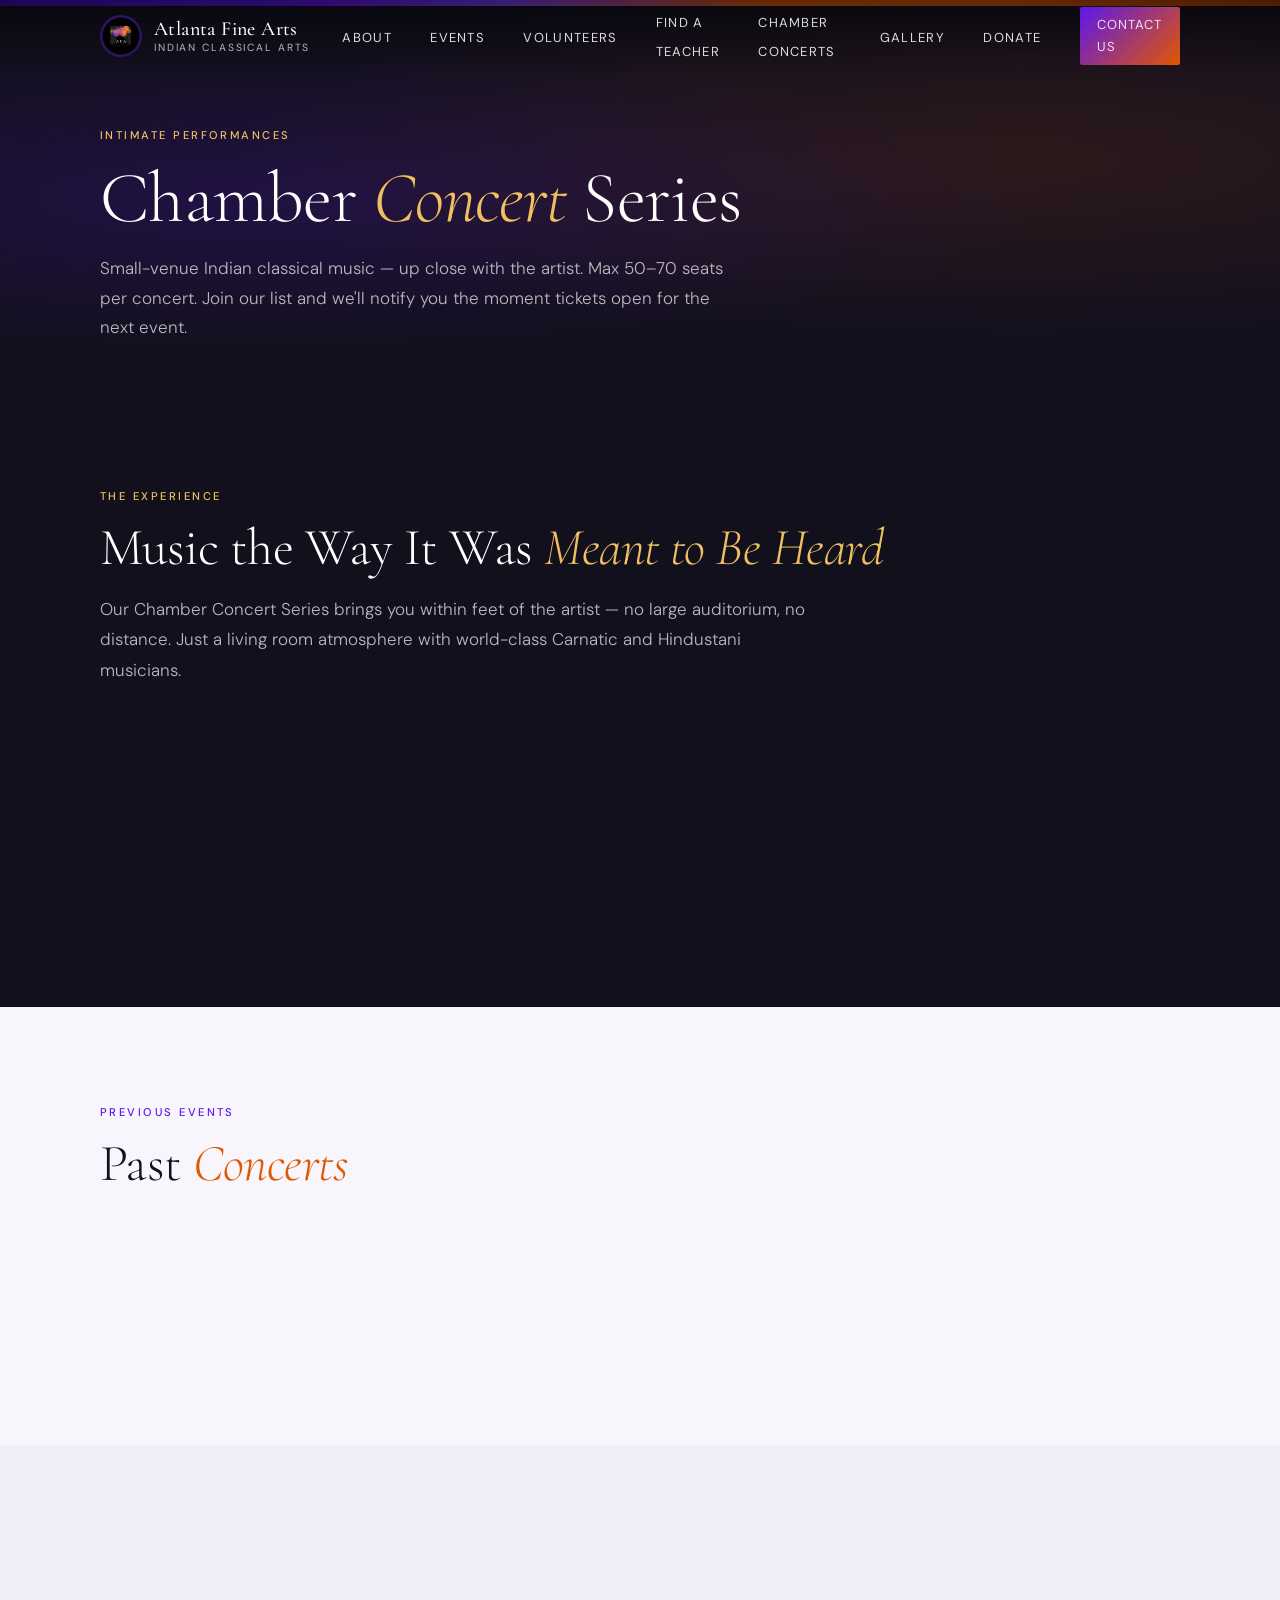
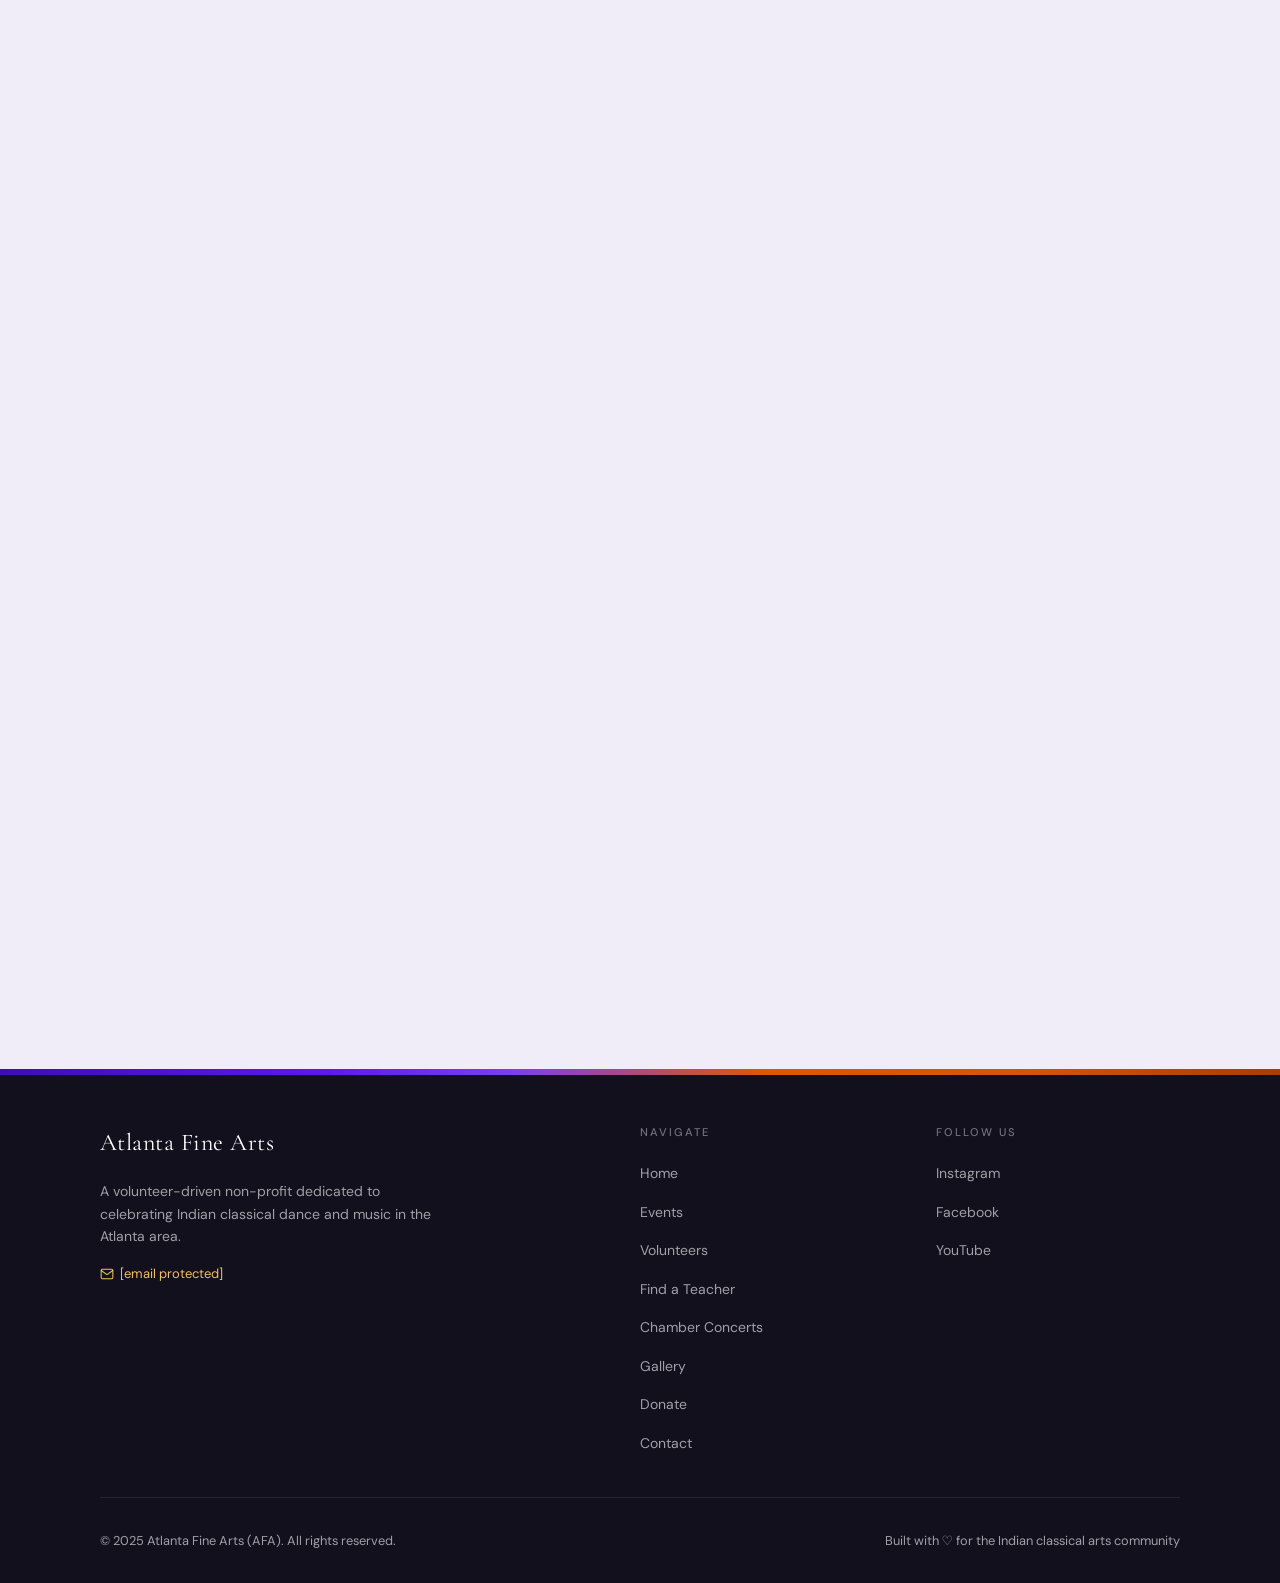
==== commit e5e0408e: "Add files via upload" ====
--- a/chamber-concerts.html
+++ b/chamber-concerts.html
@@ -635,13 +635,13 @@
         <div class="footer__brand">
           <p class="footer__brand-name">Atlanta Fine Arts</p>
           <p class="footer__tagline">A volunteer-driven non-profit dedicated to celebrating Indian classical dance and music in the Atlanta area.</p>
-          <a href="mailto:info@atlfinearts.com" class="footer__email">
+          <a href="/cdn-cgi/l/email-protection#3950575f5679584d555f50575c584b4d4a175a5654" class="footer__email">
             <svg width="14" height="14" viewBox="0 0 24 24" fill="none" stroke="currentColor"
                  stroke-width="1.75" stroke-linecap="round" stroke-linejoin="round" aria-hidden="true">
               <path d="M4 4h16c1.1 0 2 .9 2 2v12c0 1.1-.9 2-2 2H4c-1.1 0-2-.9-2-2V6c0-1.1.9-2 2-2z"/>
               <polyline points="22,6 12,13 2,6"/>
             </svg>
-            info@atlfinearts.com
+            <span class="__cf_email__" data-cfemail="751c1b131a35140119131c1b10140701065b161a18">[email&#160;protected]</span>
           </a>
         </div>
         <nav aria-label="Footer site navigation">
@@ -673,24 +673,12 @@
     </div>
   </footer>
 
+  <script data-cfasync="false" src="/cdn-cgi/scripts/5c5dd728/cloudflare-static/email-decode.min.js"></script>
+  <!-- Nav: scroll state + mobile menu (touch-optimised) -->
+  <script src="nav.js" defer></script>
   <script>
   (function () {
     'use strict';
-
-    /* ── Nav ── */
-    var nav = document.getElementById('nav');
-    function updateNav() { nav.classList.toggle('scrolled', window.scrollY > 40); }
-    window.addEventListener('scroll', updateNav, { passive: true });
-    updateNav();
-
-    var toggle = document.getElementById('nav-toggle');
-    var mobileMenu = document.getElementById('mobile-menu');
-    var isOpen = false;
-    function openMenu() { isOpen = true; toggle.setAttribute('aria-expanded','true'); mobileMenu.classList.add('open'); mobileMenu.setAttribute('aria-hidden','false'); document.body.style.overflow = 'hidden'; }
-    function closeMenu() { isOpen = false; toggle.setAttribute('aria-expanded','false'); mobileMenu.classList.remove('open'); mobileMenu.setAttribute('aria-hidden','true'); document.body.style.overflow = ''; }
-    toggle.addEventListener('click', function () { isOpen ? closeMenu() : openMenu(); });
-    document.querySelectorAll('[data-mobile-link]').forEach(function (l) { l.addEventListener('click', closeMenu); });
-    document.addEventListener('keydown', function (e) { if (e.key === 'Escape' && isOpen) closeMenu(); });
 
     /* ── Scroll reveal ── */
     if ('IntersectionObserver' in window) {
@@ -860,16 +848,4 @@
           /* Mailchimp returns HTML in data.msg — strip tags */
           var rawMsg = (data.msg || '').replace(/<[^>]+>/g, '').replace(/^\d+ - /, '').trim();
           errorText.textContent = rawMsg || 'Something went wrong. Please try again.';
-          errorEl.classList.add('visible');
-        }
-      };
-
-      script.src = MC_URL + '&' + params.toString() + '&c=' + cbName;
-      document.body.appendChild(script);
-    });
-
-  }());
-  </script>
-<script src="nav.js" defer></script> 
-</body>
-</html>
+          err
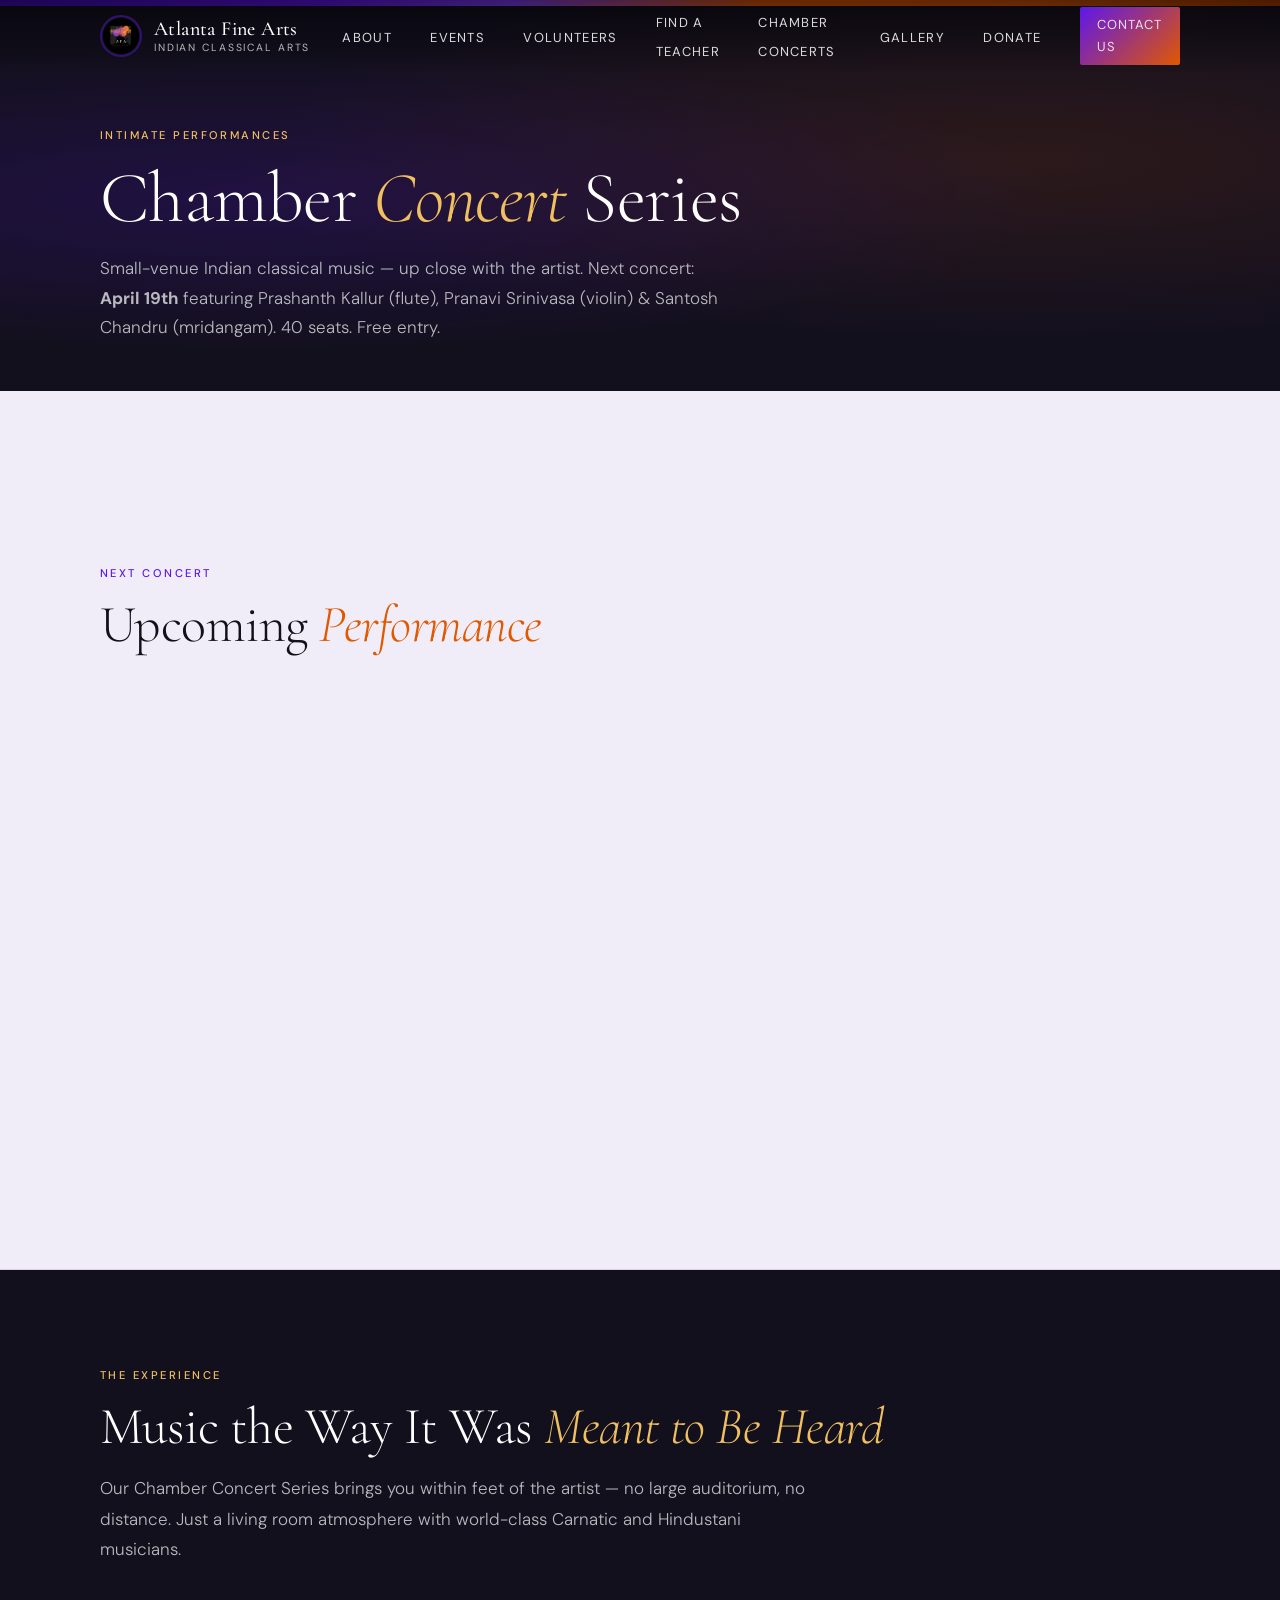
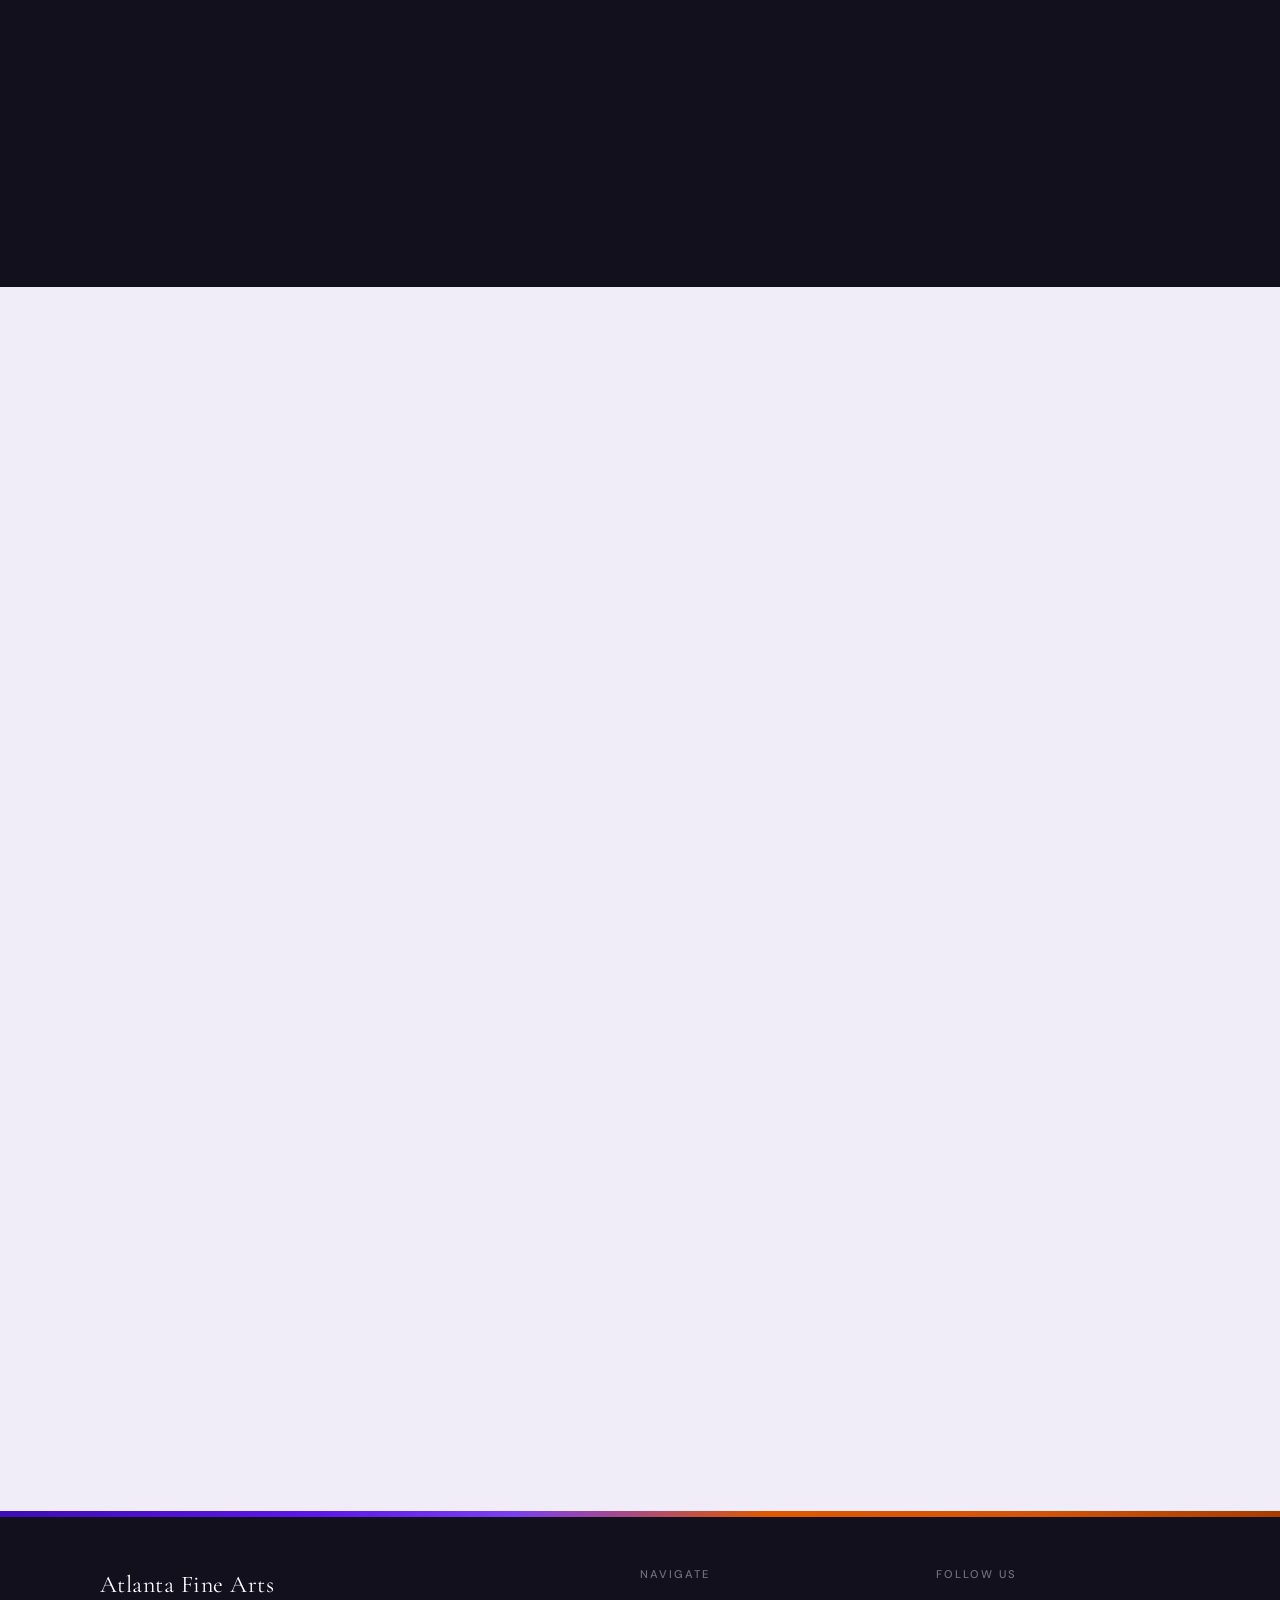
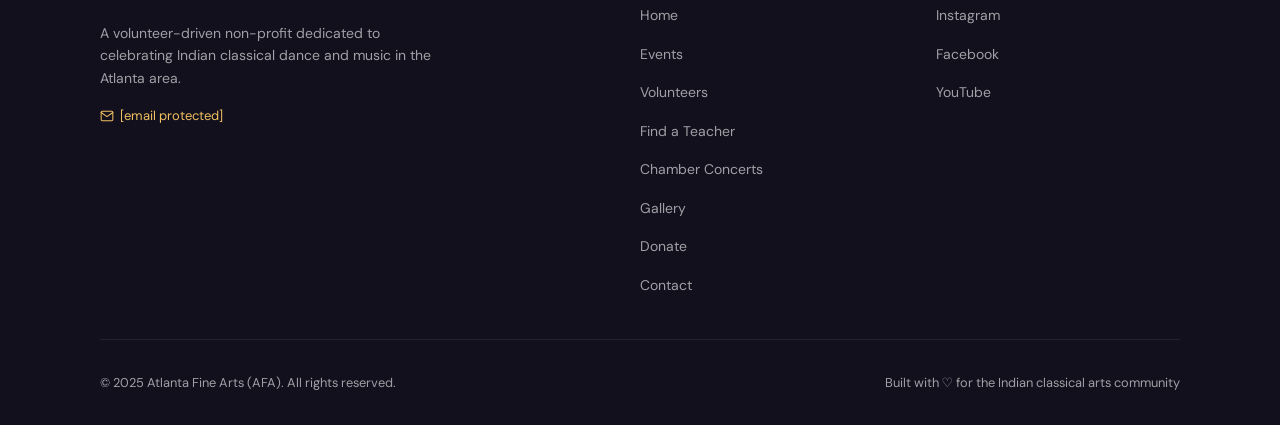
==== commit 77e8f3fd: "Update chamber-concerts.html" ====
--- a/chamber-concerts.html
+++ b/chamber-concerts.html
@@ -97,6 +97,115 @@
        PAST CONCERTS STRIP
     ════════════════════════════════════════ */
     .past-section { background: var(--ivory); }
+    /* ════════════════════════════════════════
+       UPCOMING CONCERT CARD
+    ════════════════════════════════════════ */
+    .upcoming-section {
+      background: var(--ivory-warm);
+      border-block-end: 1px solid var(--border);
+    }
+    .upcoming-card {
+      border: 1px solid var(--border);
+      border-radius: 6px;
+      background: var(--ivory);
+      overflow: hidden;
+      display: grid;
+      grid-template-columns: 1fr 1fr;
+      gap: 0;
+      margin-block-start: 2.5rem;
+    }
+    @media (max-width: 700px) {
+      .upcoming-card { grid-template-columns: 1fr; }
+    }
+    .upcoming-card__left {
+      background: linear-gradient(160deg, var(--charcoal) 0%, var(--charcoal-mid) 100%);
+      padding: 2.5rem 2rem;
+      display: flex;
+      flex-direction: column;
+      justify-content: space-between;
+      gap: 1.5rem;
+    }
+    .upcoming-card__badge {
+      display: inline-flex;
+      align-items: center;
+      gap: 0.4rem;
+      background: rgba(94,23,235,0.25);
+      border: 1px solid rgba(94,23,235,0.4);
+      color: #c4a8fd;
+      font-size: 0.65rem;
+      font-weight: 500;
+      letter-spacing: 0.18em;
+      text-transform: uppercase;
+      padding: 0.3rem 0.75rem;
+      border-radius: 2px;
+      width: fit-content;
+    }
+    .upcoming-card__date-block { display: flex; flex-direction: column; gap: 0.25rem; }
+    .upcoming-card__month {
+      font-size: 0.7rem; letter-spacing: 0.22em; text-transform: uppercase;
+      color: var(--gold-light); font-weight: 500;
+    }
+    .upcoming-card__day {
+      font-family: var(--font-display);
+      font-size: clamp(3.5rem, 8vw, 5rem);
+      font-weight: 300;
+      color: #fff;
+      line-height: 1;
+    }
+    .upcoming-card__time {
+      font-family: var(--font-body);
+      font-size: 0.875rem;
+      color: rgba(255,255,255,0.55);
+      letter-spacing: 0.05em;
+    }
+    .upcoming-card__free {
+      display: inline-flex;
+      align-items: center;
+      gap: 0.4rem;
+      font-size: 0.7rem;
+      font-weight: 500;
+      letter-spacing: 0.15em;
+      text-transform: uppercase;
+      color: var(--gold-light);
+    }
+    .upcoming-card__right {
+      padding: 2.5rem 2rem;
+      display: flex;
+      flex-direction: column;
+      gap: 1.5rem;
+    }
+    .upcoming-card__label {
+      font-size: 0.65rem; font-weight: 500;
+      letter-spacing: 0.18em; text-transform: uppercase;
+      color: var(--purple);
+    }
+    .upcoming-card__title {
+      font-family: var(--font-display);
+      font-size: 1.6rem; font-weight: 500;
+      color: var(--charcoal); line-height: 1.25;
+    }
+    .upcoming-card__performers { display: flex; flex-direction: column; gap: 0.6rem; }
+    .performer-row {
+      display: flex; align-items: center; gap: 0.75rem;
+      padding: 0.6rem 0.75rem;
+      background: var(--ivory-warm);
+      border: 1px solid var(--border);
+      border-radius: 3px;
+    }
+    .performer-row__instrument {
+      font-size: 0.65rem; font-weight: 500; letter-spacing: 0.12em;
+      text-transform: uppercase; color: var(--purple);
+      min-width: 72px;
+    }
+    .performer-row__name {
+      font-family: var(--font-display);
+      font-size: 1.05rem; font-weight: 500; color: var(--charcoal);
+    }
+    .upcoming-card__seats {
+      display: flex; align-items: center; gap: 0.5rem;
+      font-size: 0.8rem; color: var(--text-muted);
+    }
+    .upcoming-card__seats strong { color: var(--saffron-btn); font-weight: 500; }
     .past-grid {
       display: grid;
       grid-template-columns: repeat(auto-fill, minmax(min(100%, 220px), 1fr));
@@ -323,9 +432,61 @@
         <h1 class="page-hero__title">Chamber <em>Concert</em> Series</h1>
         <p class="page-hero__desc">
           Small-venue Indian classical music — up close with the artist.
-          Max 50–70 seats per concert. Join our list and we'll notify you
-          the moment tickets open for the next event.
+          Next concert: <strong>April 19th</strong> featuring Prashanth Kallur (flute),
+          Pranavi Srinivasa (violin) &amp; Santosh Chandru (mridangam). 40 seats. Free entry.
         </p>
+      </div>
+    </section>
+
+    <!-- ── UPCOMING CONCERT ── -->
+    <section class="upcoming-section" aria-labelledby="upcoming-heading">
+      <div class="container" style="padding-block: clamp(3rem, 6vw, 5rem);">
+        <p class="section-label">Next Concert</p>
+        <h2 class="section-title" id="upcoming-heading">Upcoming <em>Performance</em></h2>
+
+        <div class="upcoming-card reveal">
+          <!-- Left — date & time -->
+          <div class="upcoming-card__left">
+            <div class="upcoming-card__badge">● Live Event</div>
+            <div class="upcoming-card__date-block">
+              <p class="upcoming-card__month">April 2026</p>
+              <p class="upcoming-card__day">19</p>
+              <p class="upcoming-card__time">Saturday · 3:00 PM – 4:30 PM</p>
+            </div>
+            <div>
+              <p class="upcoming-card__free">✦ Free Entry</p>
+              <p style="font-size:0.75rem;color:rgba(255,255,255,0.4);margin-top:0.35rem;">Private residence · Cumming, GA<br>Address shared upon reservation</p>
+            </div>
+          </div>
+
+          <!-- Right — artists -->
+          <div class="upcoming-card__right">
+            <div>
+              <p class="upcoming-card__label">Chamber Concert Series</p>
+              <h3 class="upcoming-card__title">An Evening of<br>Carnatic Chamber Music</h3>
+            </div>
+
+            <div class="upcoming-card__performers">
+              <div class="performer-row">
+                <span class="performer-row__instrument">Flute</span>
+                <span class="performer-row__name">Prashanth Kallur</span>
+              </div>
+              <div class="performer-row">
+                <span class="performer-row__instrument">Violin</span>
+                <span class="performer-row__name">Pranavi Srinivasa</span>
+              </div>
+              <div class="performer-row">
+                <span class="performer-row__instrument">Mridangam</span>
+                <span class="performer-row__name">Santosh Chandru</span>
+              </div>
+            </div>
+
+            <div class="upcoming-card__seats">
+              <svg width="14" height="14" viewBox="0 0 24 24" fill="none" stroke="currentColor" stroke-width="2" stroke-linecap="round" stroke-linejoin="round" aria-hidden="true"><path d="M17 21v-2a4 4 0 00-4-4H5a4 4 0 00-4 4v2"/><circle cx="9" cy="7" r="4"/><path d="M23 21v-2a4 4 0 00-3-3.87"/><path d="M16 3.13a4 4 0 010 7.75"/></svg>
+              <span><strong>40 seats only</strong> — reserve yours below</span>
+            </div>
+          </div>
+        </div>
       </div>
     </section>
 
@@ -372,35 +533,6 @@
       </div>
     </section>
 
-    <!-- ── PAST CONCERTS ── -->
-    <section class="past-section" aria-labelledby="past-heading">
-      <div class="container">
-        <p class="section-label">Previous Events</p>
-        <h2 class="section-title" id="past-heading">Past <em>Concerts</em></h2>
-        <div class="past-grid">
-          <div class="past-card reveal">
-            <p class="past-card__date">2024</p>
-            <p class="past-card__name">Shriram Salem</p>
-            <p class="past-card__genre">Carnatic Vocal</p>
-          </div>
-          <div class="past-card reveal reveal--delay-1">
-            <p class="past-card__date">2024</p>
-            <p class="past-card__name">Pranavi</p>
-            <p class="past-card__genre">Carnatic Violin</p>
-          </div>
-          <div class="past-card reveal reveal--delay-2">
-            <p class="past-card__date">2024</p>
-            <p class="past-card__name">Anand Krishnan</p>
-            <p class="past-card__genre">Carnatic Violin</p>
-          </div>
-          <div class="past-card reveal reveal--delay-3">
-            <p class="past-card__date">2023</p>
-            <p class="past-card__name">Chamber Series Vol. 1</p>
-            <p class="past-card__genre">Carnatic Vocal & Percussion</p>
-          </div>
-        </div>
-      </div>
-    </section>
 
     <!-- ══════════════════════════════════════════
          SIGNUP SECTION
@@ -411,14 +543,12 @@
 
           <!-- Left — context -->
           <aside class="signup-aside reveal">
-            <p class="section-label">Reserve Your Seat</p>
+            <p class="section-label">Reserve Your Seat — April 19th</p>
             <h2 class="section-title" id="signup-heading">
-              Join the <em>List</em>
+              Secure Your <em>Spot</em>
             </h2>
             <p class="signup-aside__body">
-              We notify this list first — before any public announcement —
-              when a new Chamber Concert is scheduled. You'll receive one
-              email with the date, artist, and a reservation link. No spam, ever.
+              Only 40 seats available for the April 19th concert. Fill in your details and we'll confirm your reservation and share the address 48 hours before the event.
             </p>
 
             <ol class="signup-steps" aria-label="How it works">
@@ -513,8 +643,8 @@
                 <div class="ml-form-embedWrapper embedForm">
                   <div class="ml-form-embedBody ml-form-embedBodyDefault row-form">
                     <div class="ml-form-embedContent">
-                      <h4>Get Involved with Atlanta Fine Arts</h4>
-                      <p>Whether you want to attend concerts, perform, or volunteer — tell us how you'd like to be part of AFA.</p>
+                      <h4>Reserve Your Seat — April 19th</h4>
+                      <p>Only 40 seats available. Submit your details and we'll confirm your reservation. The address will be shared 48 hours before the event.</p>
                     </div>
                     <form class="ml-block-form" action="https://assets.mailerlite.com/jsonp/2181939/forms/181668306286019591/subscribe" data-code="" method="post" target="_blank">
                       <div class="ml-form-formContent">
@@ -848,4 +978,4 @@
           /* Mailchimp returns HTML in data.msg — strip tags */
           var rawMsg = (data.msg || '').replace(/<[^>]+>/g, '').replace(/^\d+ - /, '').trim();
           errorText.textContent = rawMsg || 'Something went wrong. Please try again.';
-          err+          err
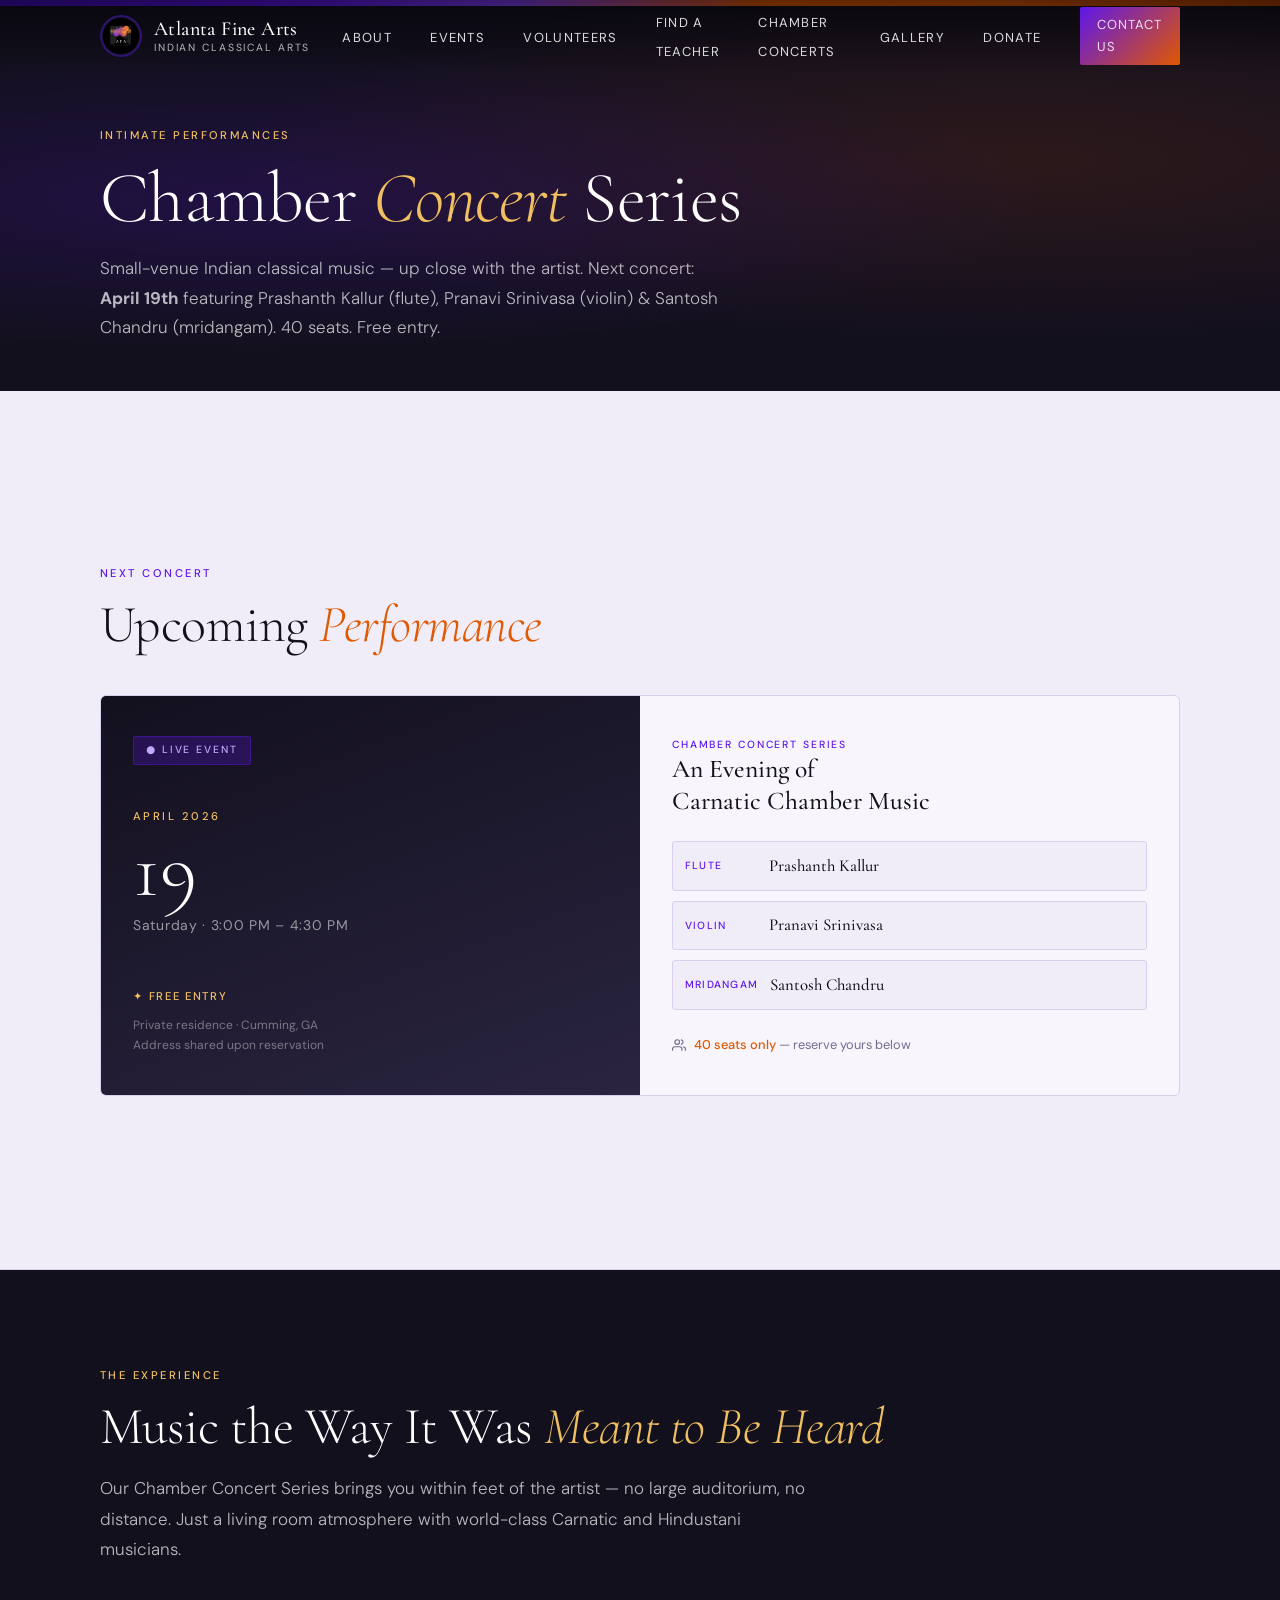
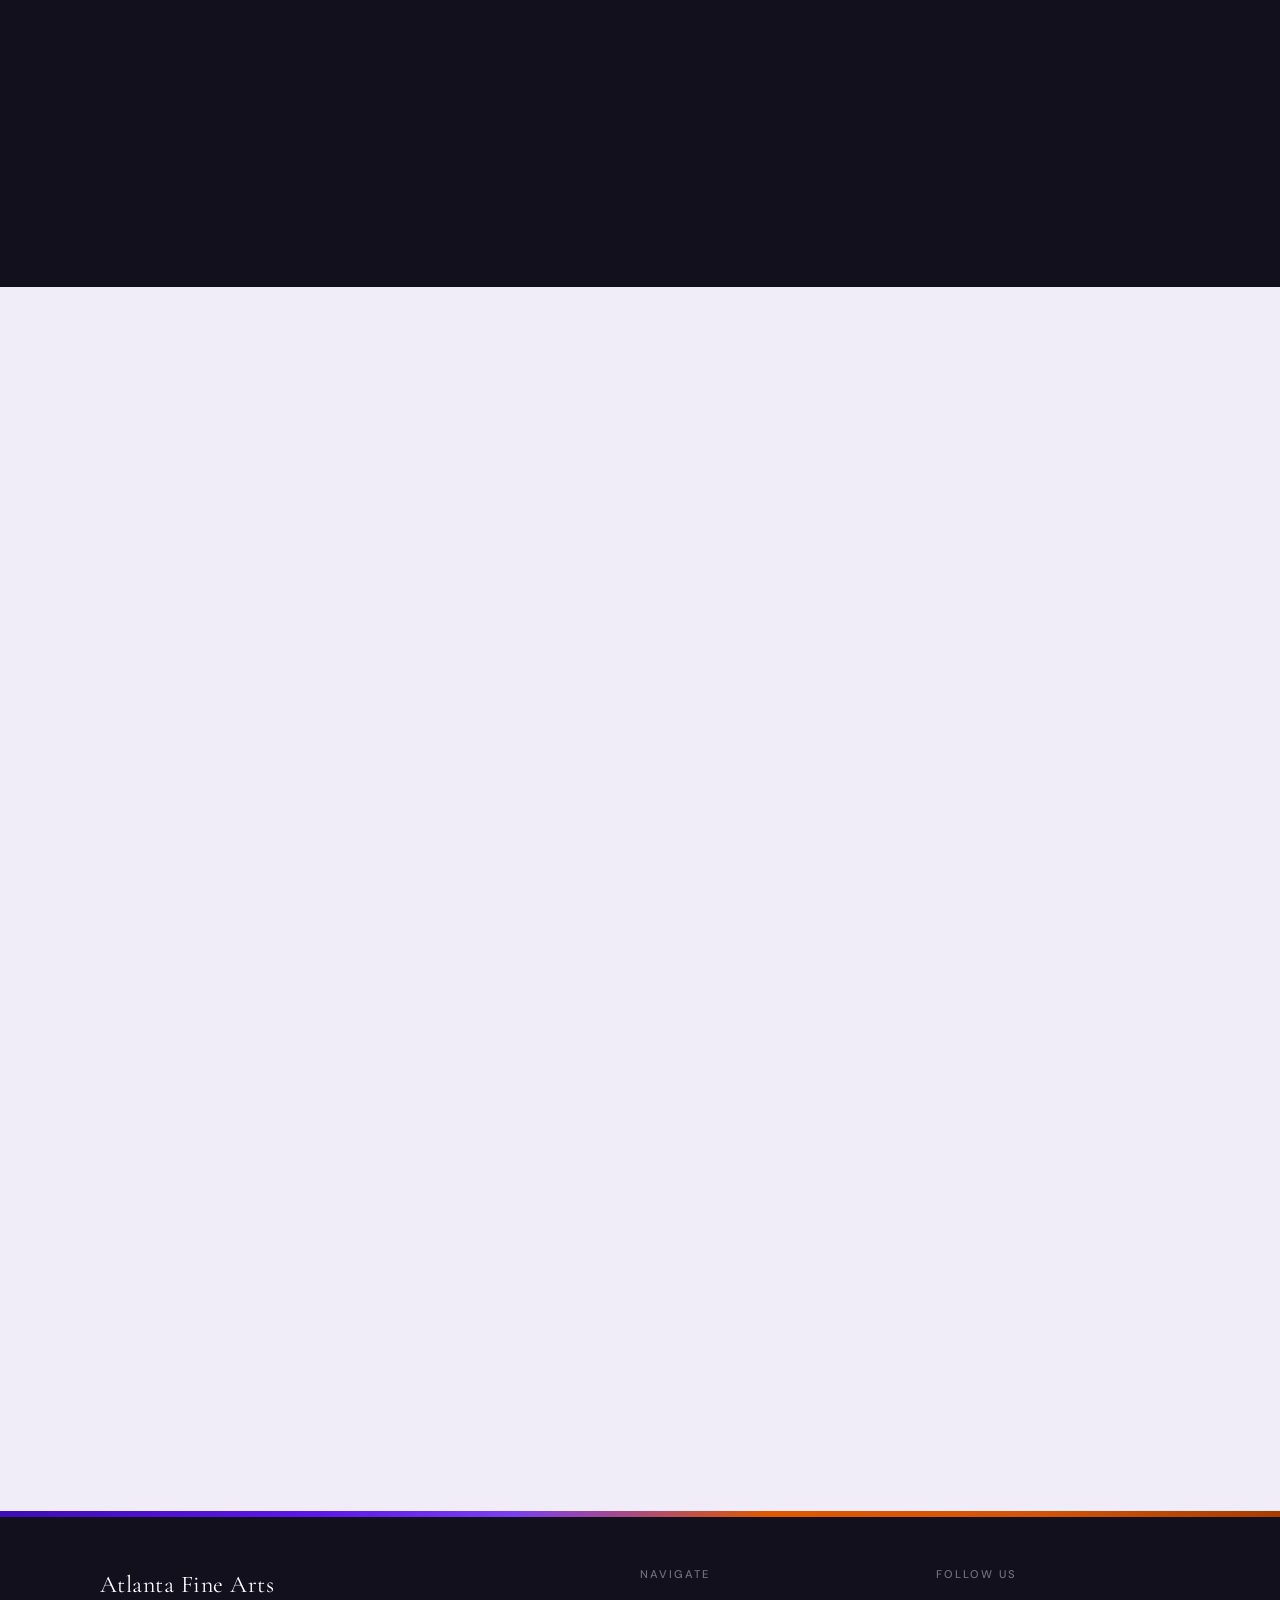
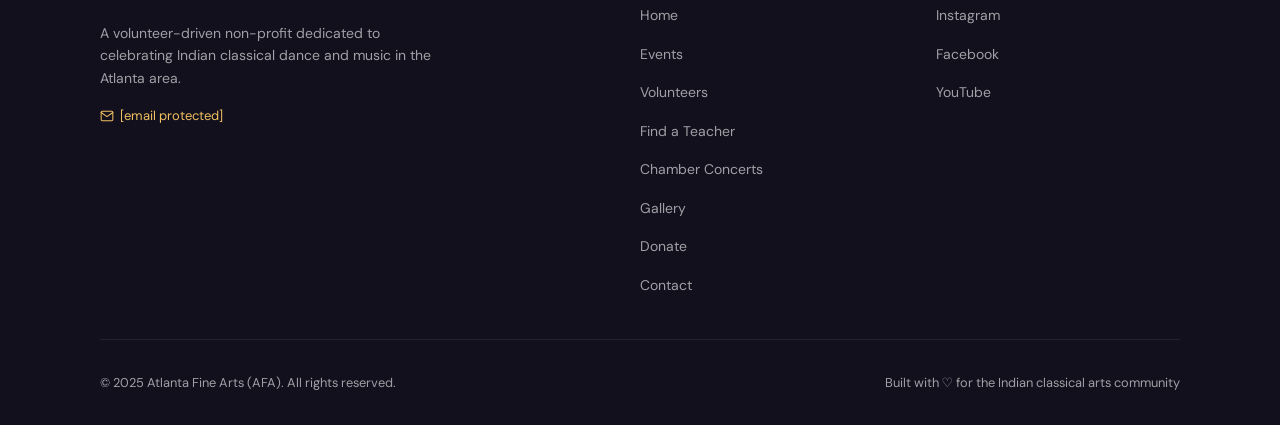
==== commit 0f08a1e9: "Update chamber-concerts.html" ====
--- a/chamber-concerts.html
+++ b/chamber-concerts.html
@@ -444,7 +444,7 @@
         <p class="section-label">Next Concert</p>
         <h2 class="section-title" id="upcoming-heading">Upcoming <em>Performance</em></h2>
 
-        <div class="upcoming-card reveal">
+        <div class="upcoming-card">
           <!-- Left — date & time -->
           <div class="upcoming-card__left">
             <div class="upcoming-card__badge">● Live Event</div>
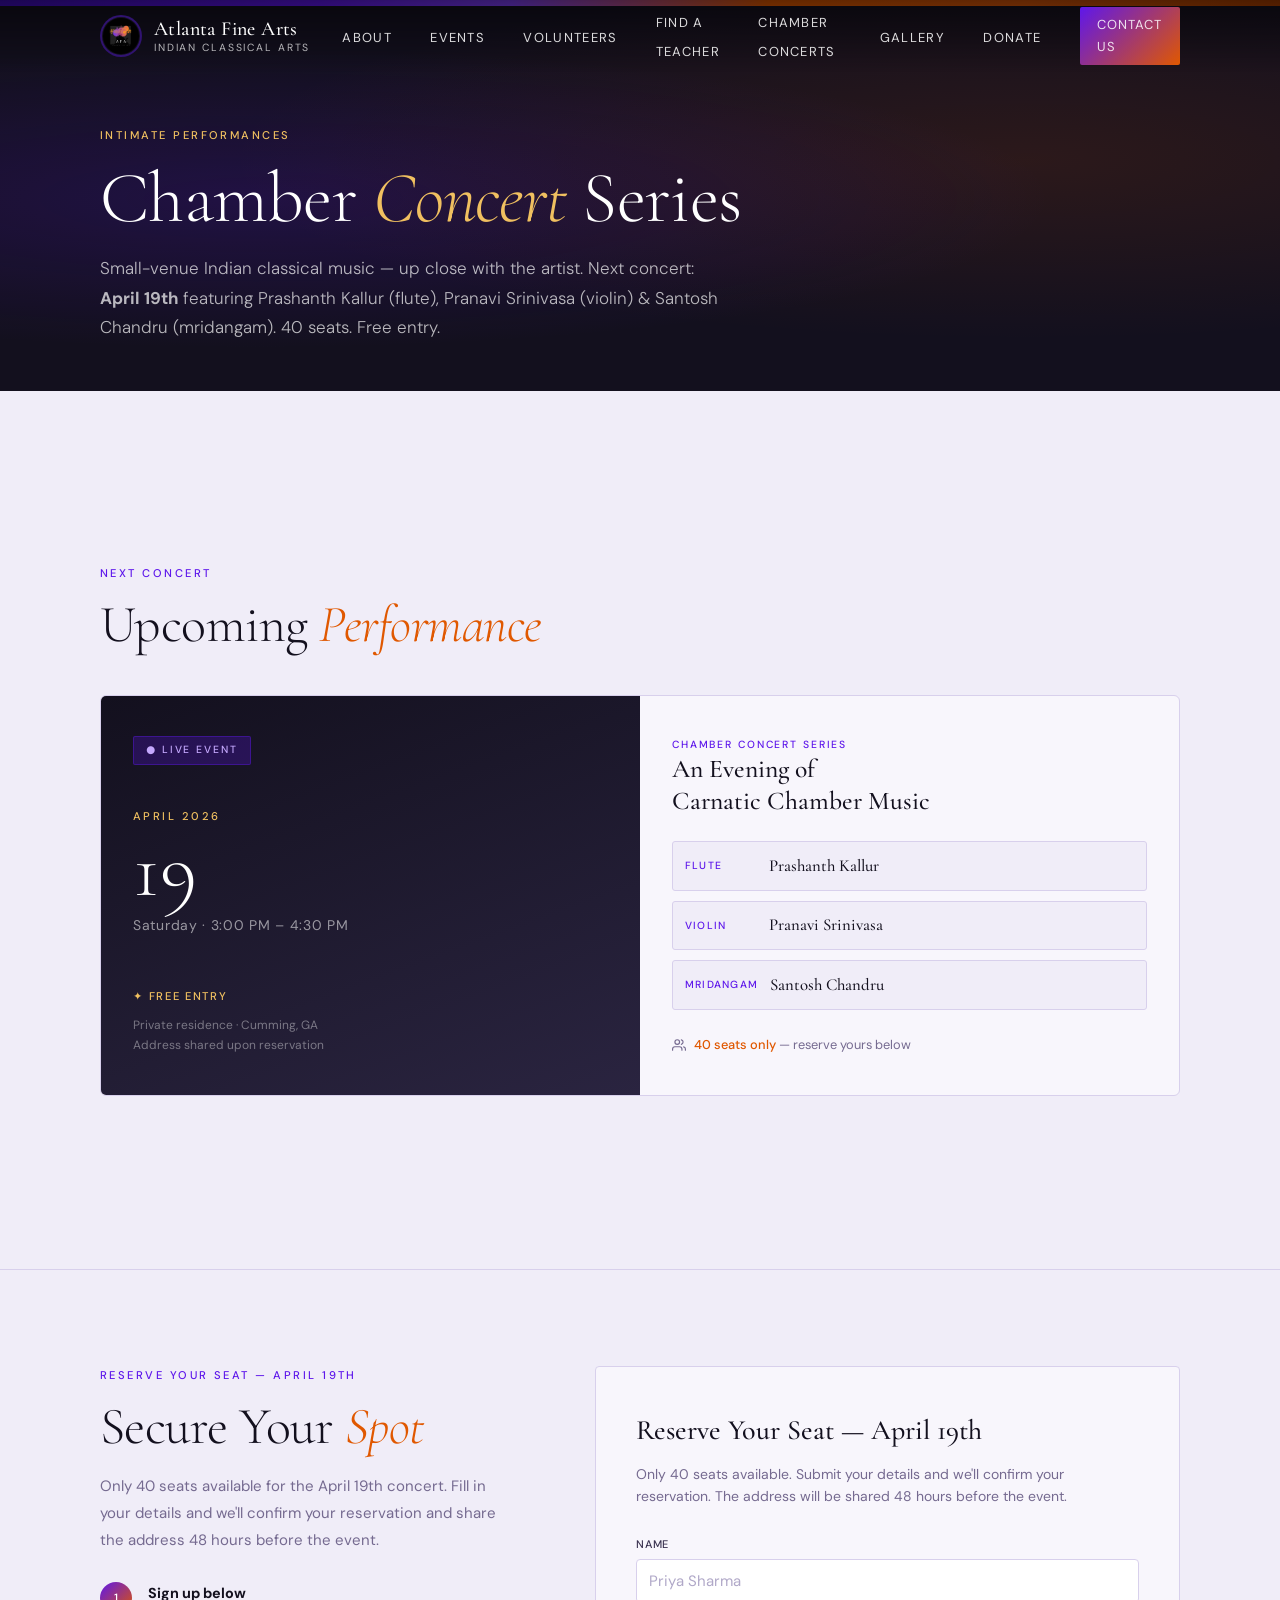
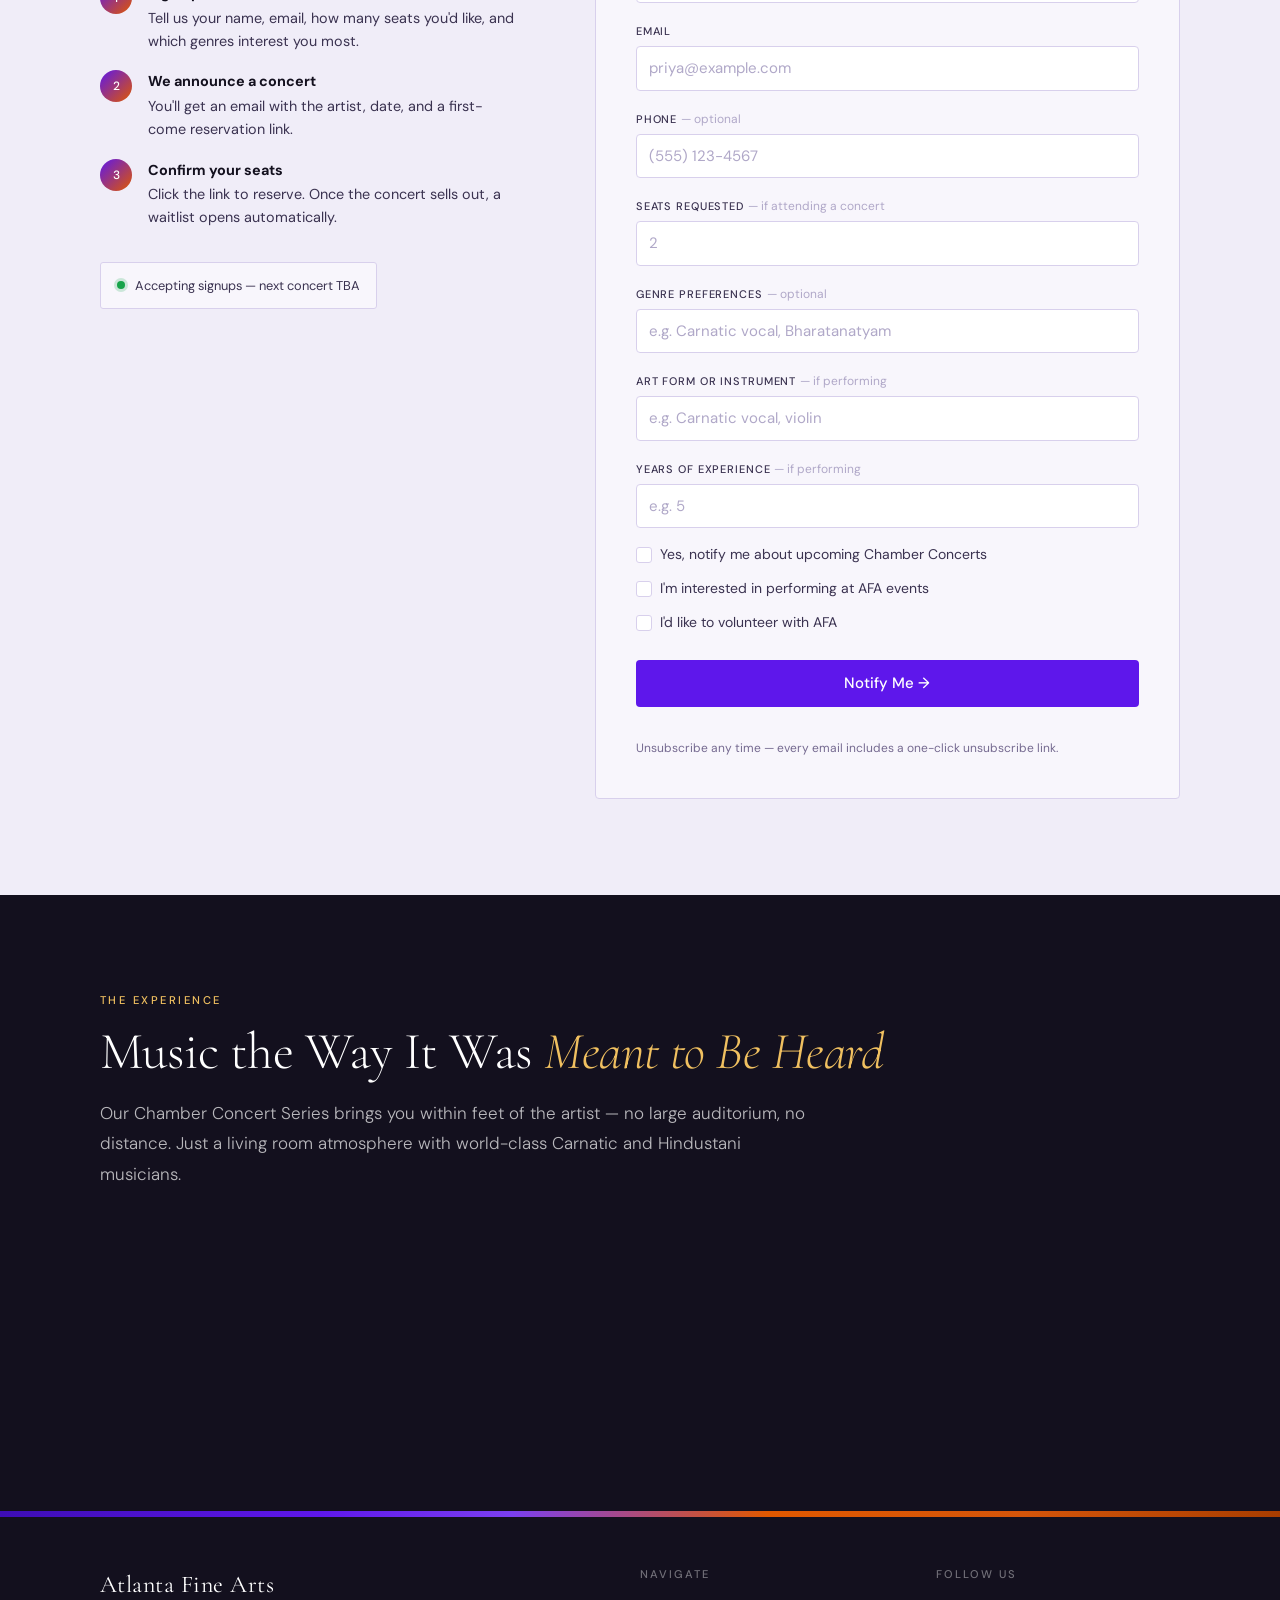
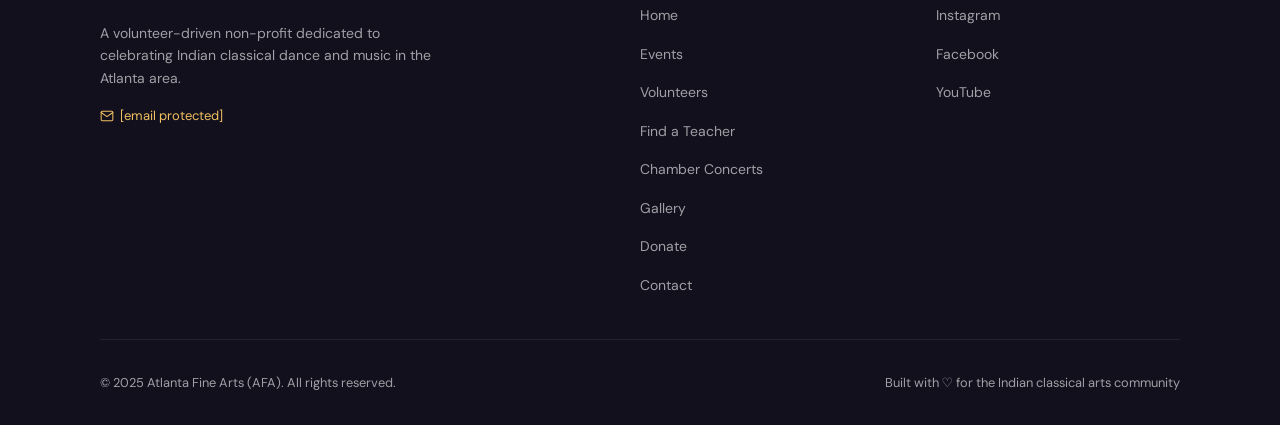
==== commit 579344a3: "Update chamber-concerts.html" ====
--- a/chamber-concerts.html
+++ b/chamber-concerts.html
@@ -490,50 +490,6 @@
       </div>
     </section>
 
-    <!-- ── WHAT TO EXPECT ── -->
-    <section class="chamber-about" aria-labelledby="about-heading">
-      <div class="container">
-        <div>
-          <p class="section-label" style="color:var(--gold-light);">The Experience</p>
-          <h2 class="section-title" id="about-heading" style="color:#fff;">
-            Music the Way It Was <em style="color:var(--gold-light);">Meant to Be Heard</em>
-          </h2>
-          <p style="color:rgba(255,255,255,0.7);max-width:60ch;line-height:1.8;margin-block-start:1rem;font-weight:300;">
-            Our Chamber Concert Series brings you within feet of the artist —
-            no large auditorium, no distance. Just a living room atmosphere with
-            world-class Carnatic and Hindustani musicians.
-          </p>
-        </div>
-        <div class="chamber-features">
-          <div class="chamber-feature reveal">
-            <div class="chamber-feature__icon" aria-hidden="true">🎵</div>
-            <h3 class="chamber-feature__title">Intimate Venue</h3>
-            <p class="chamber-feature__desc">
-              50–70 seats maximum, depending on the artist. Every seat
-              is close. Every note is personal.
-            </p>
-          </div>
-          <div class="chamber-feature reveal reveal--delay-1">
-            <div class="chamber-feature__icon" aria-hidden="true">📋</div>
-            <h3 class="chamber-feature__title">Advance Reservation</h3>
-            <p class="chamber-feature__desc">
-              Seats are reserved — walk-ins are not possible. Sign up below
-              to be notified when the next concert is announced.
-            </p>
-          </div>
-          <div class="chamber-feature reveal reveal--delay-2">
-            <div class="chamber-feature__icon" aria-hidden="true">🎟️</div>
-            <h3 class="chamber-feature__title">Free Entry</h3>
-            <p class="chamber-feature__desc">
-              All AFA events are free to attend. We believe great music
-              should be accessible to everyone in our community.
-            </p>
-          </div>
-        </div>
-      </div>
-    </section>
-
-
     <!-- ══════════════════════════════════════════
          SIGNUP SECTION
     ══════════════════════════════════════════ -->
@@ -542,7 +498,7 @@
         <div class="signup-inner">
 
           <!-- Left — context -->
-          <aside class="signup-aside reveal">
+          <aside class="signup-aside">
             <p class="section-label">Reserve Your Seat — April 19th</p>
             <h2 class="section-title" id="signup-heading">
               Secure Your <em>Spot</em>
@@ -585,7 +541,7 @@
           </aside>
 
           <!-- Right — MailerLite embedded form -->
-          <div class="signup-card reveal reveal--delay-1">
+          <div class="signup-card">
 
             <!-- MailerLite form styles -->
             <style type="text/css">
@@ -756,6 +712,52 @@
       </div>
     </section>
 
+    <!-- ── WHAT TO EXPECT ── -->
+    <section class="chamber-about" aria-labelledby="about-heading">
+      <div class="container">
+        <div>
+          <p class="section-label" style="color:var(--gold-light);">The Experience</p>
+          <h2 class="section-title" id="about-heading" style="color:#fff;">
+            Music the Way It Was <em style="color:var(--gold-light);">Meant to Be Heard</em>
+          </h2>
+          <p style="color:rgba(255,255,255,0.7);max-width:60ch;line-height:1.8;margin-block-start:1rem;font-weight:300;">
+            Our Chamber Concert Series brings you within feet of the artist —
+            no large auditorium, no distance. Just a living room atmosphere with
+            world-class Carnatic and Hindustani musicians.
+          </p>
+        </div>
+        <div class="chamber-features">
+          <div class="chamber-feature reveal">
+            <div class="chamber-feature__icon" aria-hidden="true">🎵</div>
+            <h3 class="chamber-feature__title">Intimate Venue</h3>
+            <p class="chamber-feature__desc">
+              50–70 seats maximum, depending on the artist. Every seat
+              is close. Every note is personal.
+            </p>
+          </div>
+          <div class="chamber-feature reveal reveal--delay-1">
+            <div class="chamber-feature__icon" aria-hidden="true">📋</div>
+            <h3 class="chamber-feature__title">Advance Reservation</h3>
+            <p class="chamber-feature__desc">
+              Seats are reserved — walk-ins are not possible. Sign up below
+              to be notified when the next concert is announced.
+            </p>
+          </div>
+          <div class="chamber-feature reveal reveal--delay-2">
+            <div class="chamber-feature__icon" aria-hidden="true">🎟️</div>
+            <h3 class="chamber-feature__title">Free Entry</h3>
+            <p class="chamber-feature__desc">
+              All AFA events are free to attend. We believe great music
+              should be accessible to everyone in our community.
+            </p>
+          </div>
+        </div>
+      </div>
+    </section>
+
+
+
+
   </main>
 
   <div class="kolam-border" aria-hidden="true"></div>
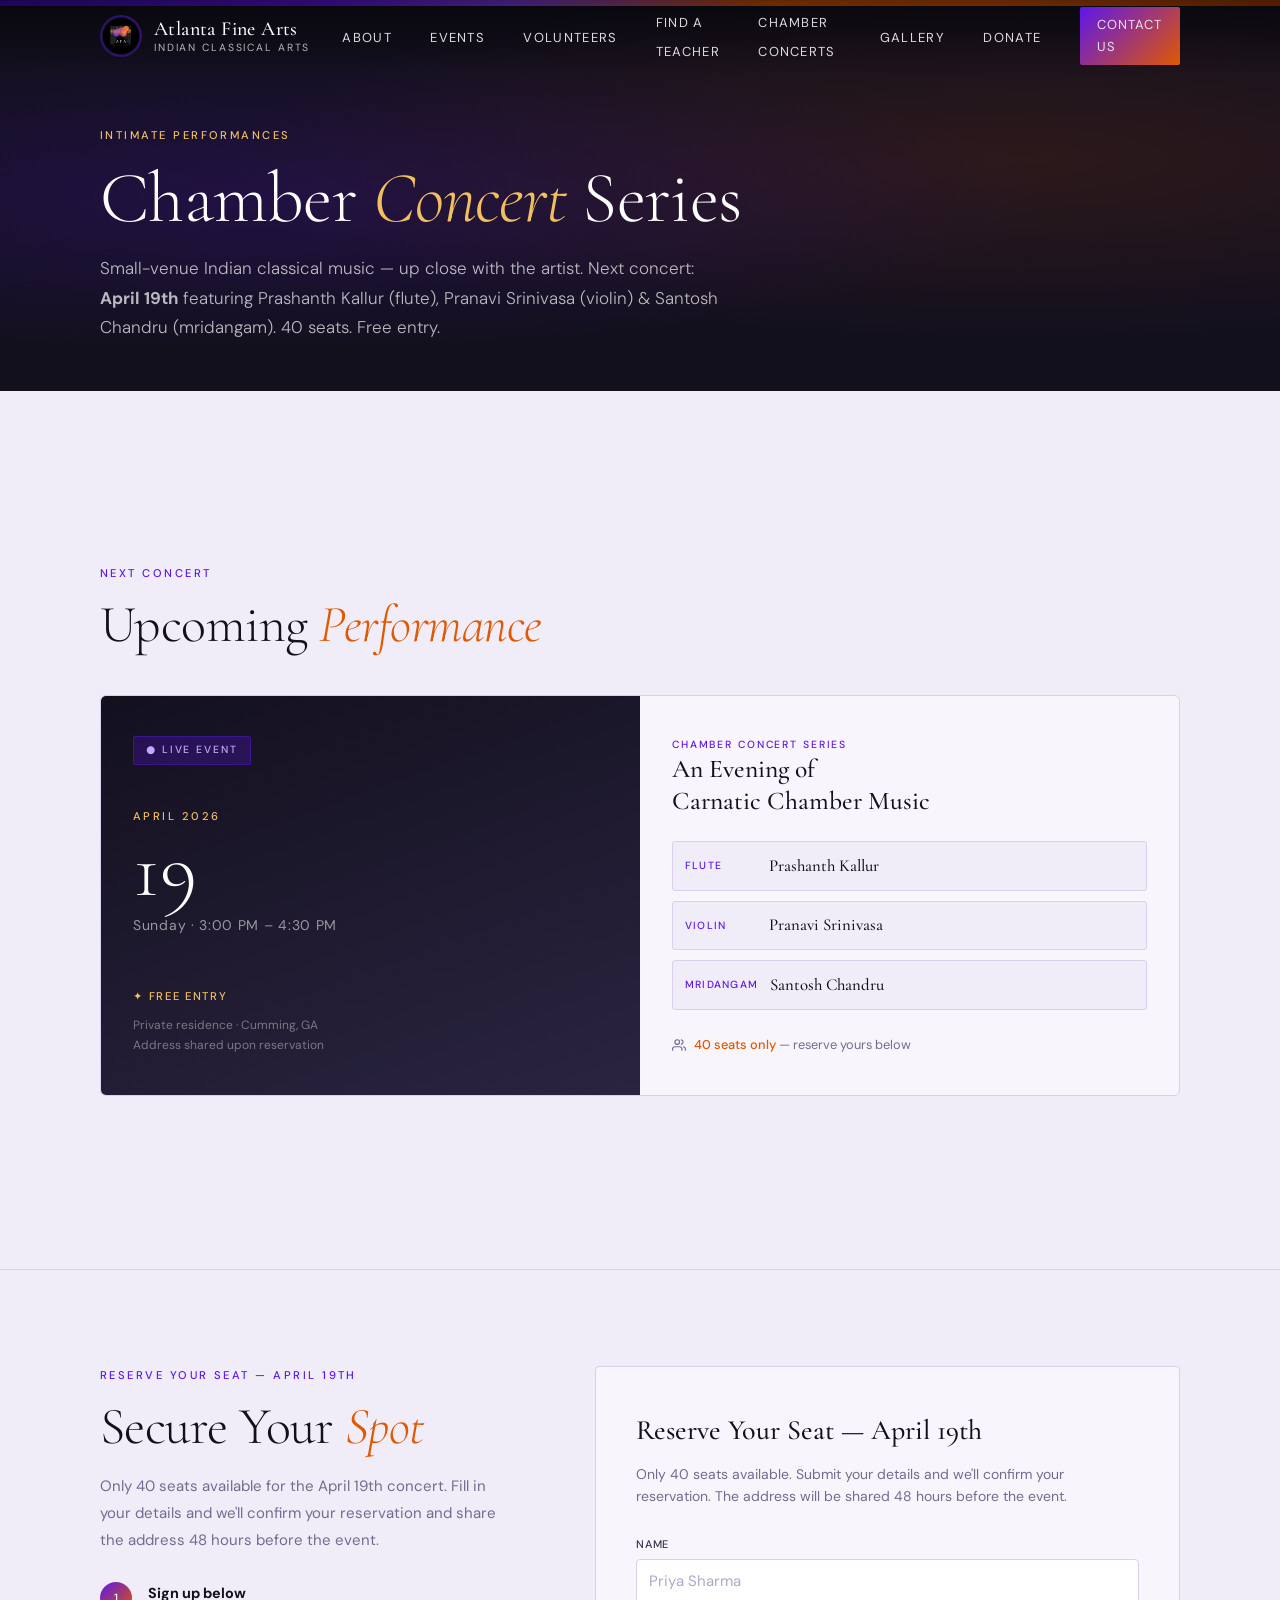
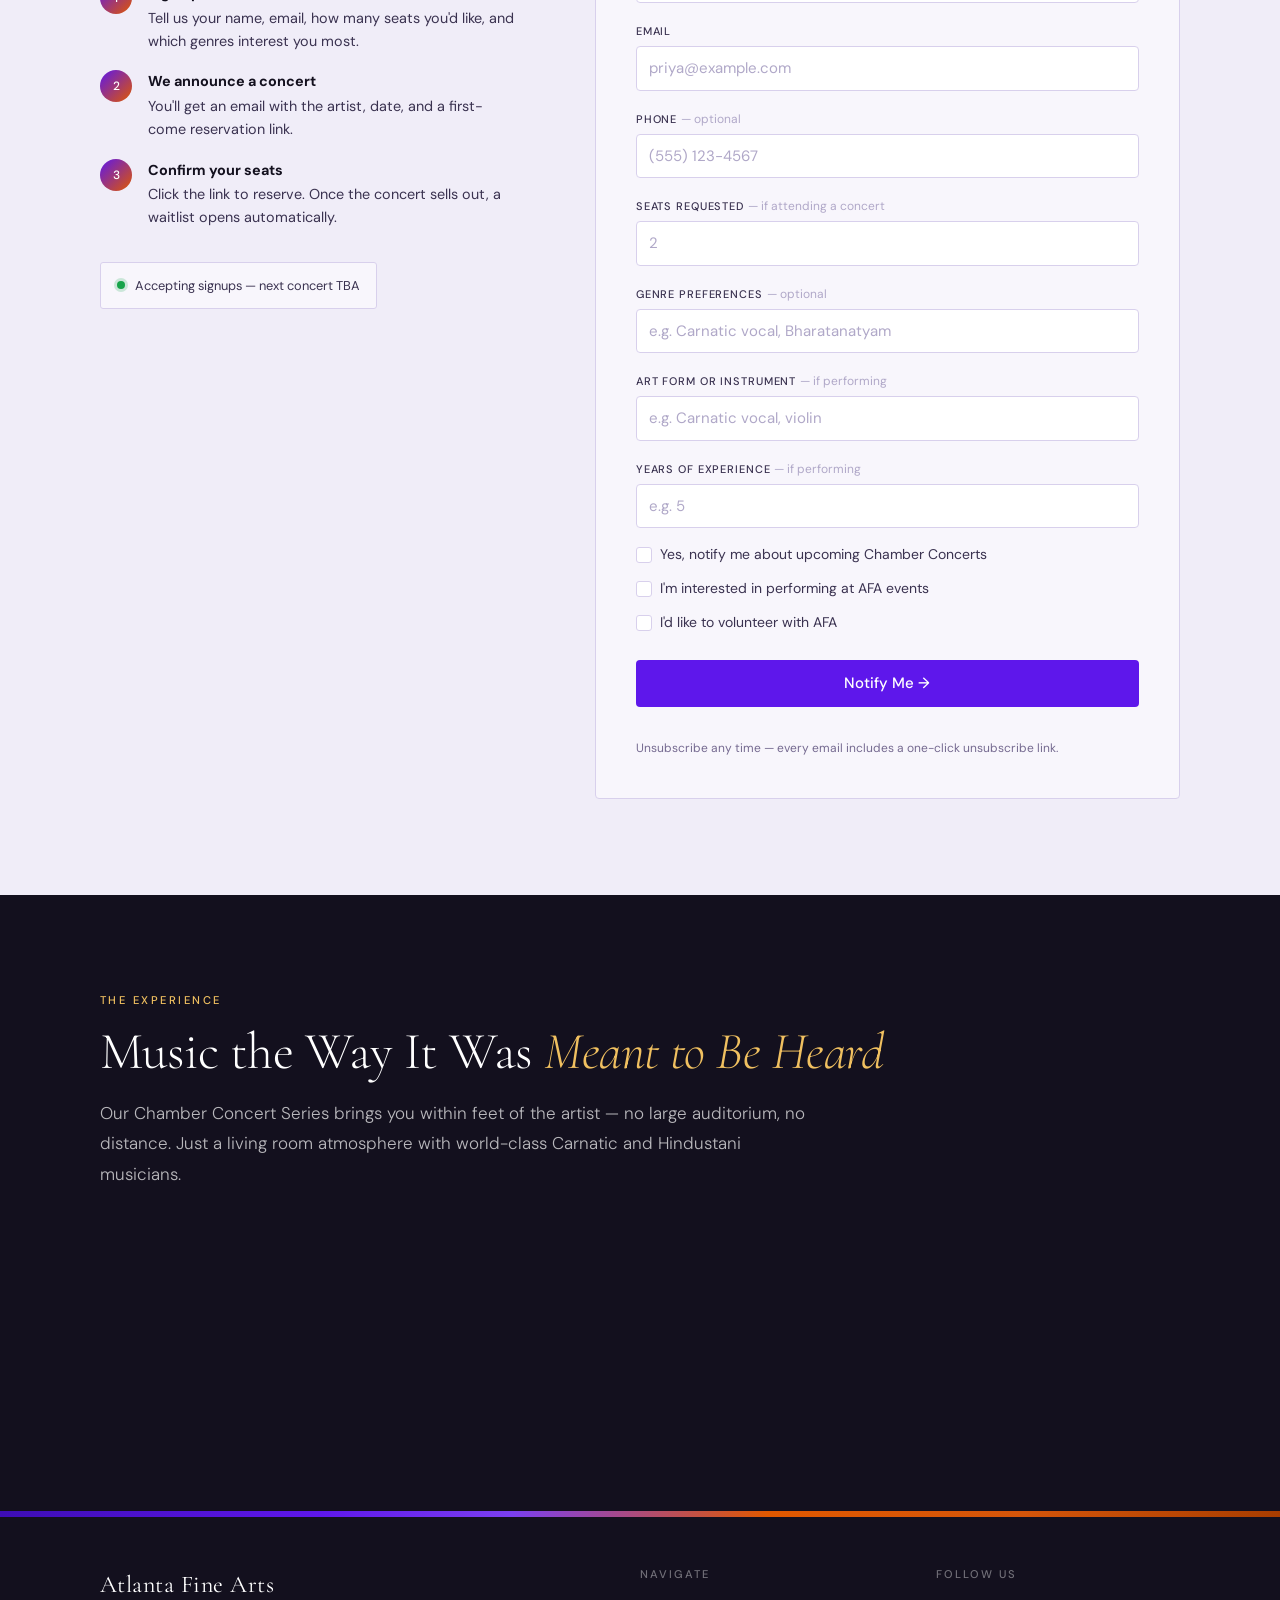
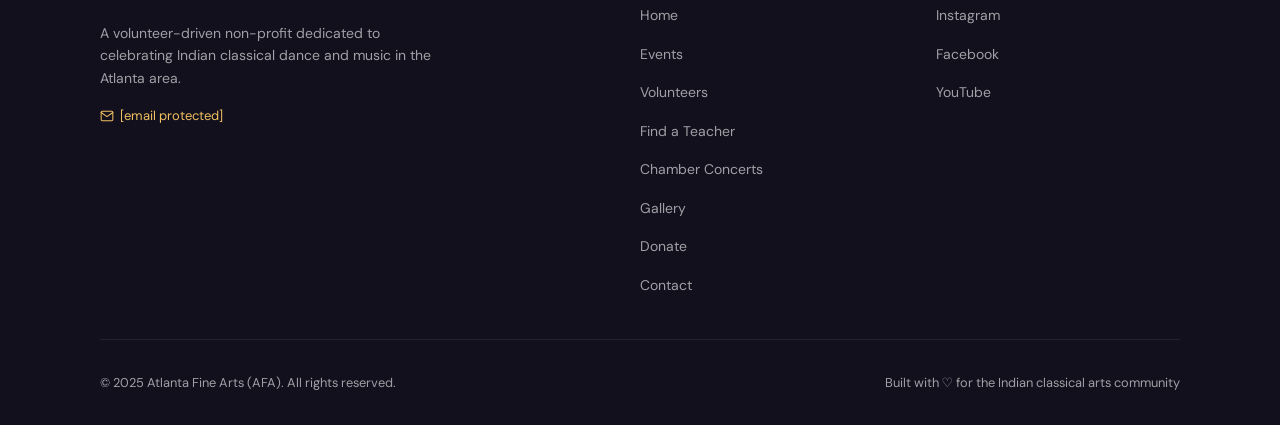
==== commit 830843ad: "Update chamber-concerts.html" ====
--- a/chamber-concerts.html
+++ b/chamber-concerts.html
@@ -451,7 +451,7 @@
             <div class="upcoming-card__date-block">
               <p class="upcoming-card__month">April 2026</p>
               <p class="upcoming-card__day">19</p>
-              <p class="upcoming-card__time">Saturday · 3:00 PM – 4:30 PM</p>
+              <p class="upcoming-card__time">Sunday · 3:00 PM – 4:30 PM</p>
             </div>
             <div>
               <p class="upcoming-card__free">✦ Free Entry</p>
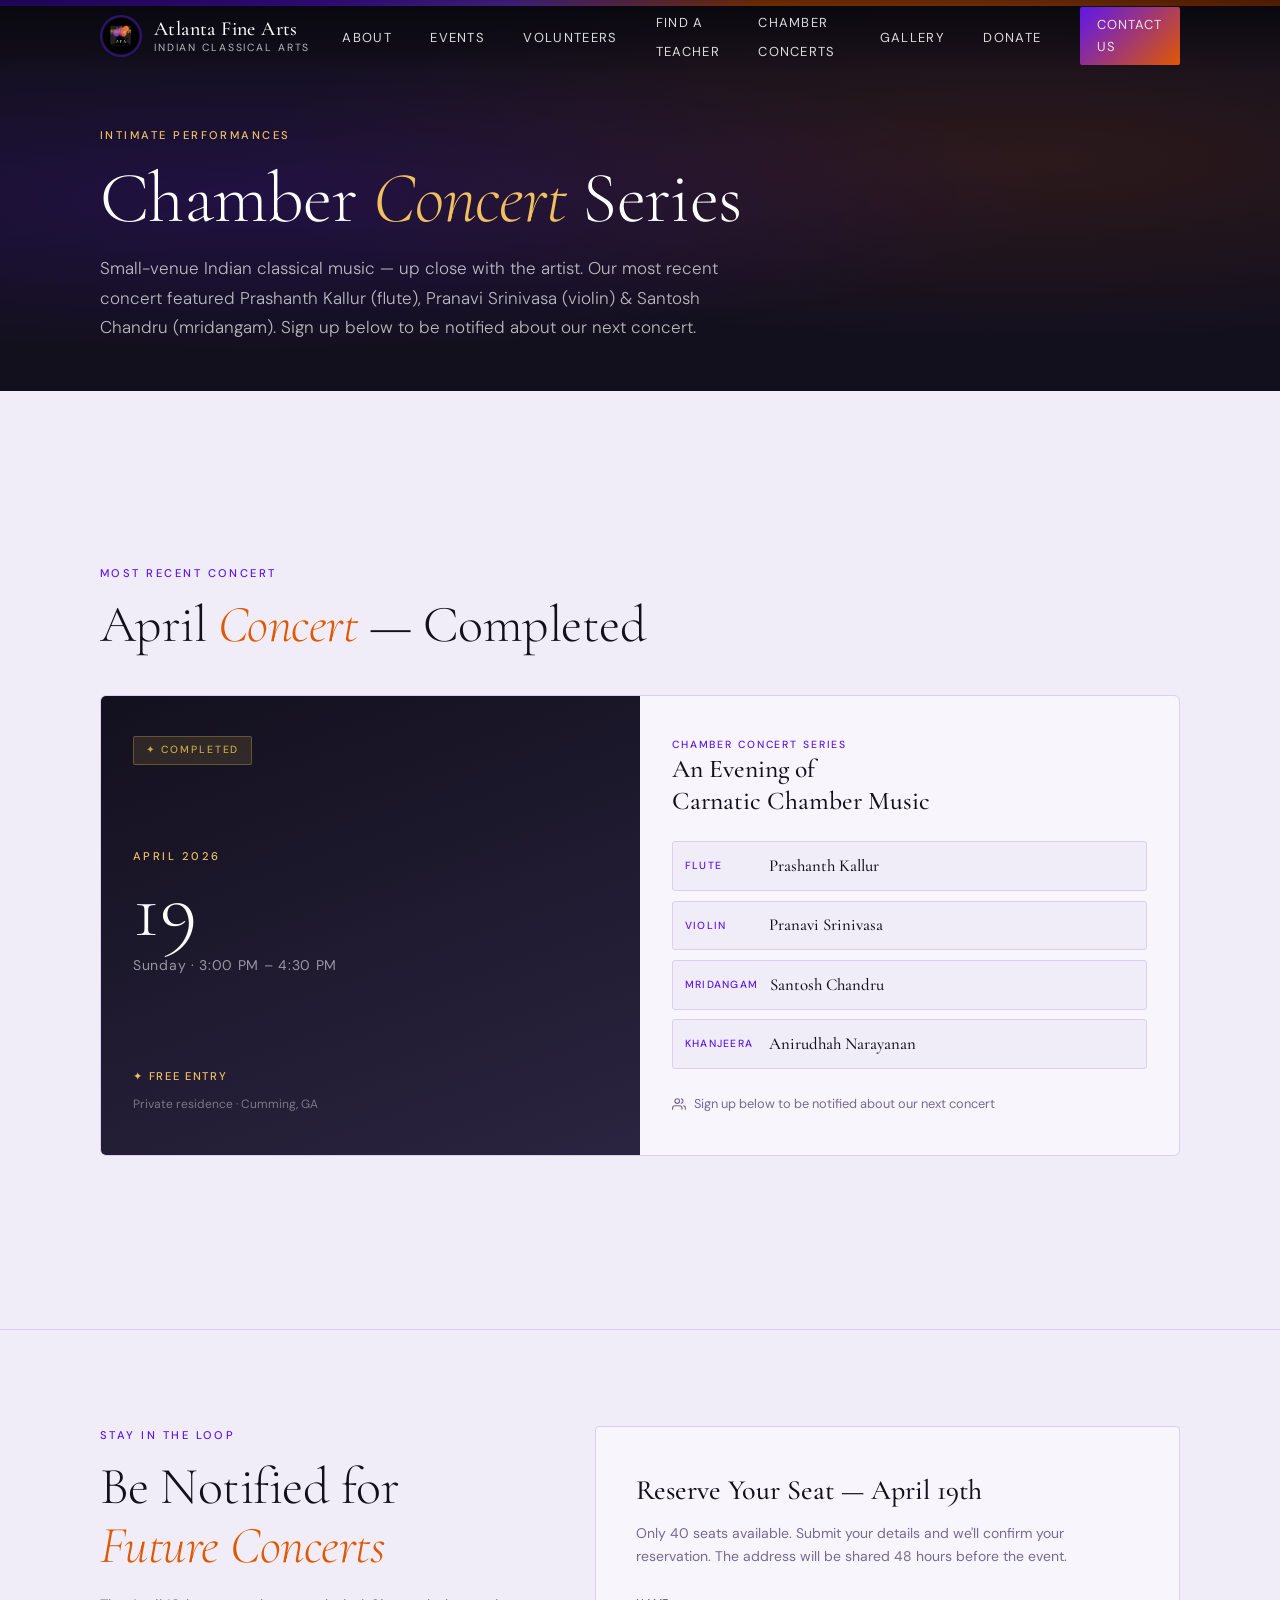
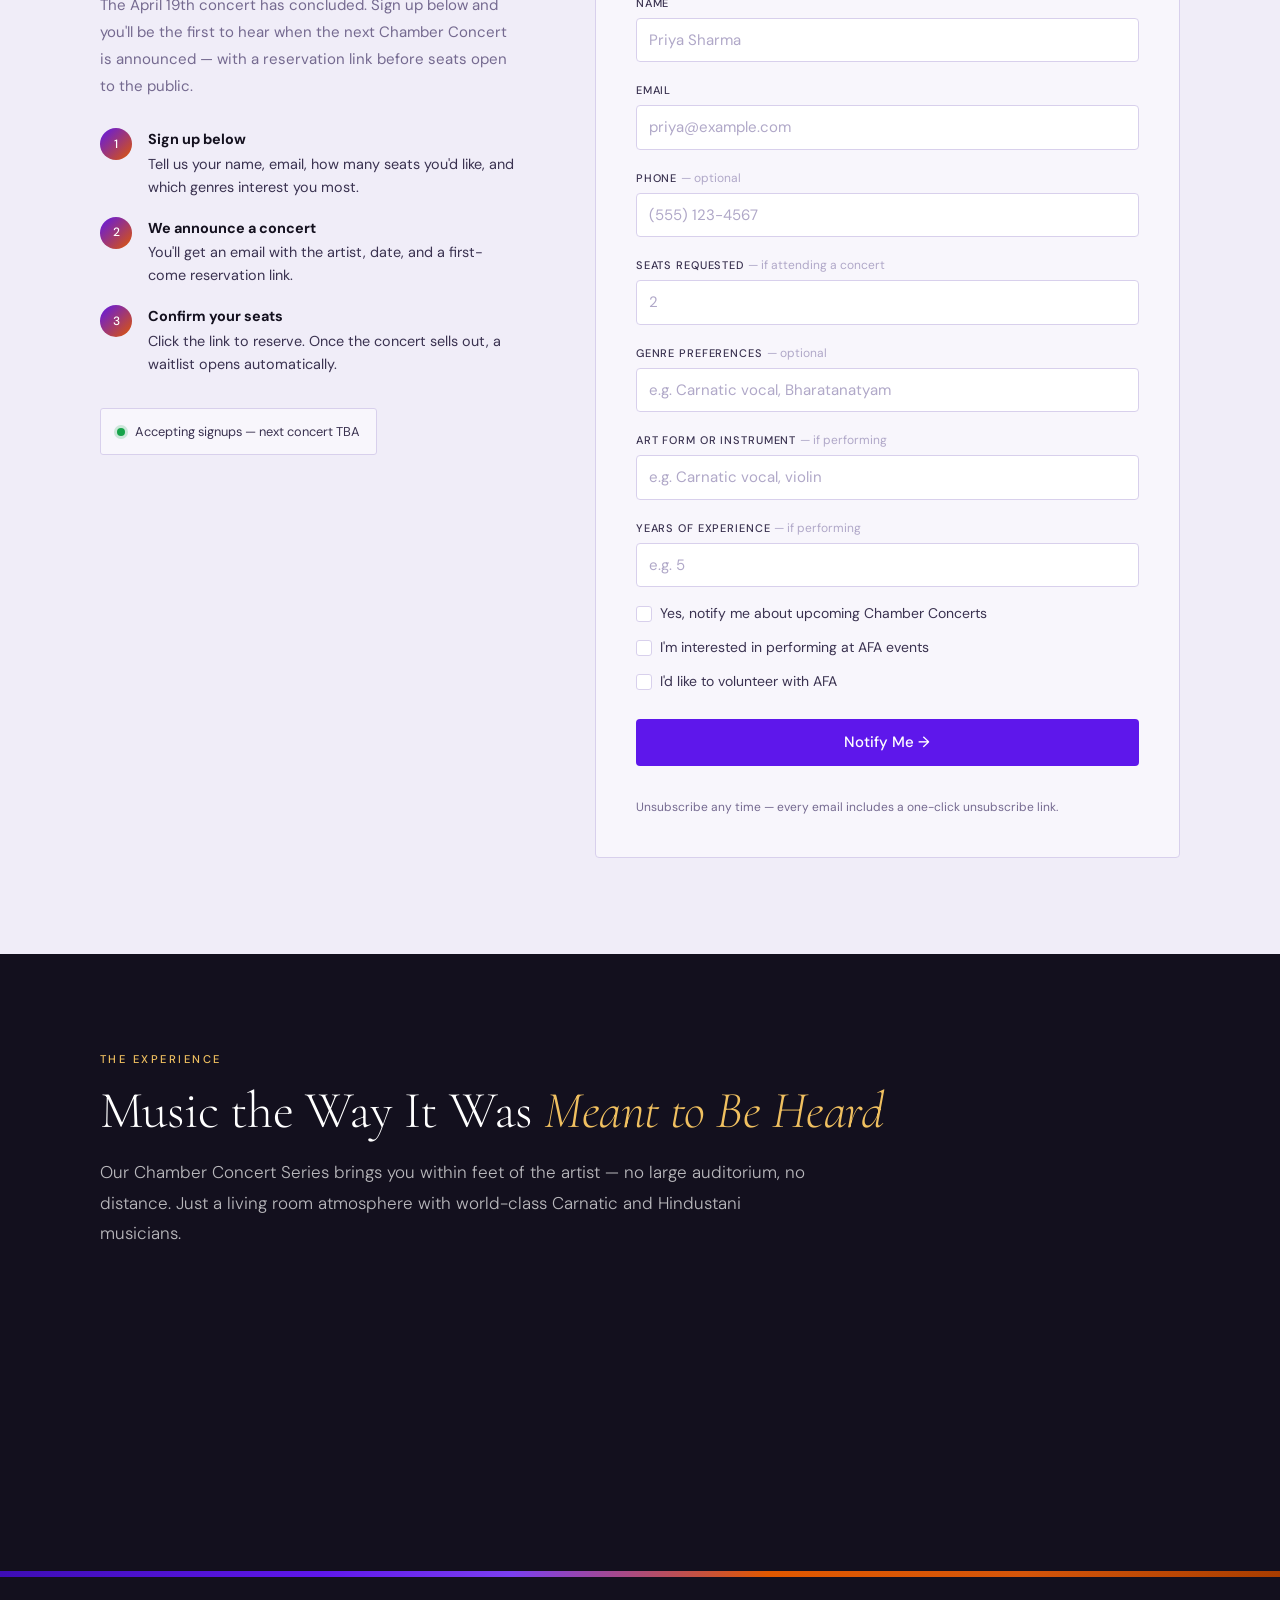
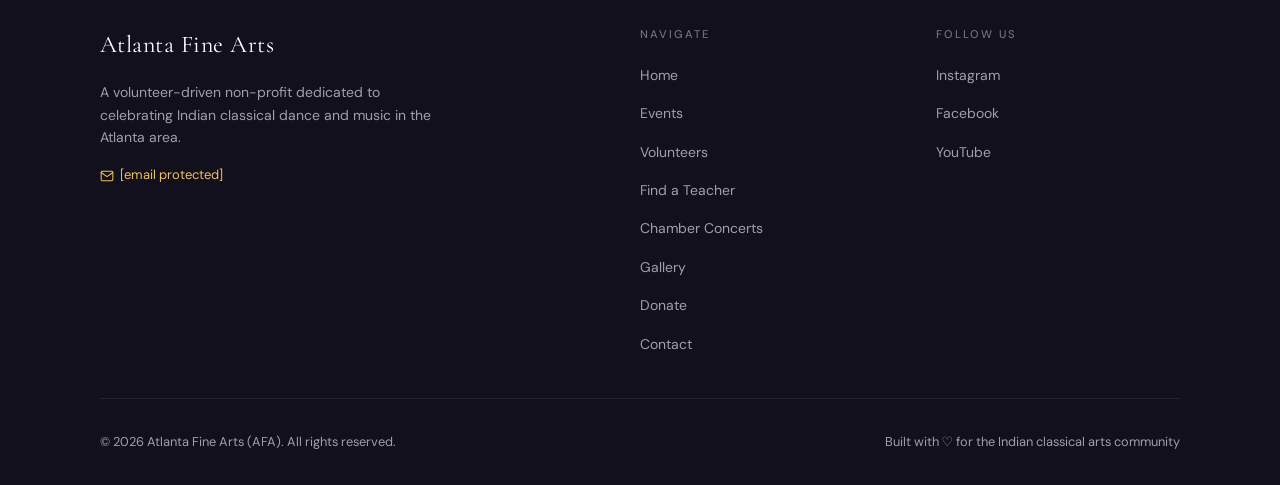
==== commit 11cad0d4: "Update chamber-concerts.html" ====
--- a/chamber-concerts.html
+++ b/chamber-concerts.html
@@ -4,7 +4,7 @@
   <meta charset="UTF-8" />
   <meta name="viewport" content="width=device-width, initial-scale=1.0" />
   <title>Chamber Concert Series | Atlanta Fine Arts — Intimate Indian Classical Music</title>
-  <meta name="description" content="Reserve your seat at AFA's intimate Chamber Concert Series — small-venue Indian classical music performances in Atlanta. Max 50–70 seats, advance reservation required." />
+  <meta name="description" content="AFA's intimate Chamber Concert Series — small-venue Indian classical music performances in Atlanta. Max 50–70 seats per event. Sign up to be notified about upcoming concerts." />
   <meta name="keywords" content="Chamber Concert Atlanta, Indian classical music Atlanta, Carnatic music concert, intimate concert Atlanta, AFA chamber series" />
   <meta name="robots" content="index, follow" />
   <link rel="canonical" href="https://atlfinearts.com/chamber-concerts.html" />
@@ -14,7 +14,7 @@
   <meta property="og:type"         content="website" />
   <meta property="og:url"          content="https://atlfinearts.com/chamber-concerts.html" />
   <meta property="og:title"        content="Chamber Concert Series | Atlanta Fine Arts" />
-  <meta property="og:description"  content="Intimate Indian classical music in Atlanta. Reserve your seat for the AFA Chamber Concert Series — max 50–70 seats, advance reservation required." />
+  <meta property="og:description"  content="Intimate Indian classical music in Atlanta. Sign up to be notified about the next AFA Chamber Concert — max 50–70 seats per event." />
   <meta property="og:image"        content="https://atlfinearts.com/assets/images/og-image.jpg" />
   <meta property="og:image:width"  content="1200" />
   <meta property="og:image:height" content="630" />
@@ -24,7 +24,7 @@
   <!-- Twitter -->
   <meta name="twitter:card"        content="summary_large_image" />
   <meta name="twitter:title"       content="Chamber Concert Series | Atlanta Fine Arts" />
-  <meta name="twitter:description" content="Intimate Indian classical music in Atlanta — reserve your seat before they're gone." />
+  <meta name="twitter:description" content="Intimate Indian classical music in Atlanta — sign up to be notified when the next concert is announced." />
   <meta name="twitter:image"       content="https://atlfinearts.com/assets/images/og-image.jpg" />
 
   <!-- JSON-LD -->
@@ -432,22 +432,22 @@
         <h1 class="page-hero__title">Chamber <em>Concert</em> Series</h1>
         <p class="page-hero__desc">
           Small-venue Indian classical music — up close with the artist.
-          Next concert: <strong>April 19th</strong> featuring Prashanth Kallur (flute),
-          Pranavi Srinivasa (violin) &amp; Santosh Chandru (mridangam). 40 seats. Free entry.
+          Our most recent concert featured Prashanth Kallur (flute),
+          Pranavi Srinivasa (violin) &amp; Santosh Chandru (mridangam). Sign up below to be notified about our next concert.
         </p>
       </div>
     </section>
 
-    <!-- ── UPCOMING CONCERT ── -->
+    <!-- ── MOST RECENT CONCERT ── -->
     <section class="upcoming-section" aria-labelledby="upcoming-heading">
       <div class="container" style="padding-block: clamp(3rem, 6vw, 5rem);">
-        <p class="section-label">Next Concert</p>
-        <h2 class="section-title" id="upcoming-heading">Upcoming <em>Performance</em></h2>
+        <p class="section-label">Most Recent Concert</p>
+        <h2 class="section-title" id="upcoming-heading">April <em>Concert</em> — Completed</h2>
 
         <div class="upcoming-card">
           <!-- Left — date & time -->
           <div class="upcoming-card__left">
-            <div class="upcoming-card__badge">● Live Event</div>
+            <div class="upcoming-card__badge" style="background:rgba(201,168,76,0.15);border-color:rgba(201,168,76,0.35);color:#c9a84c;">✦ Completed</div>
             <div class="upcoming-card__date-block">
               <p class="upcoming-card__month">April 2026</p>
               <p class="upcoming-card__day">19</p>
@@ -455,7 +455,7 @@
             </div>
             <div>
               <p class="upcoming-card__free">✦ Free Entry</p>
-              <p style="font-size:0.75rem;color:rgba(255,255,255,0.4);margin-top:0.35rem;">Private residence · Cumming, GA<br>Address shared upon reservation</p>
+              <p style="font-size:0.75rem;color:rgba(255,255,255,0.4);margin-top:0.35rem;">Private residence · Cumming, GA</p>
             </div>
           </div>
 
@@ -479,11 +479,15 @@
                 <span class="performer-row__instrument">Mridangam</span>
                 <span class="performer-row__name">Santosh Chandru</span>
               </div>
+              <div class="performer-row">
+                <span class="performer-row__instrument">Khanjeera</span>
+                <span class="performer-row__name">Anirudhah Narayanan</span>
+              </div>
             </div>
 
             <div class="upcoming-card__seats">
               <svg width="14" height="14" viewBox="0 0 24 24" fill="none" stroke="currentColor" stroke-width="2" stroke-linecap="round" stroke-linejoin="round" aria-hidden="true"><path d="M17 21v-2a4 4 0 00-4-4H5a4 4 0 00-4 4v2"/><circle cx="9" cy="7" r="4"/><path d="M23 21v-2a4 4 0 00-3-3.87"/><path d="M16 3.13a4 4 0 010 7.75"/></svg>
-              <span><strong>40 seats only</strong> — reserve yours below</span>
+              <span>Sign up below to be notified about our next concert</span>
             </div>
           </div>
         </div>
@@ -499,12 +503,12 @@
 
           <!-- Left — context -->
           <aside class="signup-aside">
-            <p class="section-label">Reserve Your Seat — April 19th</p>
+            <p class="section-label">Stay in the Loop</p>
             <h2 class="section-title" id="signup-heading">
-              Secure Your <em>Spot</em>
+              Be Notified for <em>Future Concerts</em>
             </h2>
             <p class="signup-aside__body">
-              Only 40 seats available for the April 19th concert. Fill in your details and we'll confirm your reservation and share the address 48 hours before the event.
+              The April 19th concert has concluded. Sign up below and you'll be the first to hear when the next Chamber Concert is announced — with a reservation link before seats open to the public.
             </p>
 
             <ol class="signup-steps" aria-label="How it works">
@@ -534,7 +538,7 @@
               </li>
             </ol>
 
-            <div class="capacity-badge" aria-label="Seats available">
+            <div class="capacity-badge" aria-label="Signup status">
               <span class="capacity-badge__dot" aria-hidden="true"></span>
               Accepting signups — next concert TBA
             </div>
@@ -799,7 +803,7 @@
         </nav>
       </div>
       <div class="footer__bottom">
-        <p class="footer__copy">© 2025 Atlanta Fine Arts (AFA). All rights reserved.</p>
+        <p class="footer__copy">© 2026 Atlanta Fine Arts (AFA). All rights reserved.</p>
         <p class="footer__credit">Built with ♡ for the Indian classical arts community</p>
       </div>
     </div>
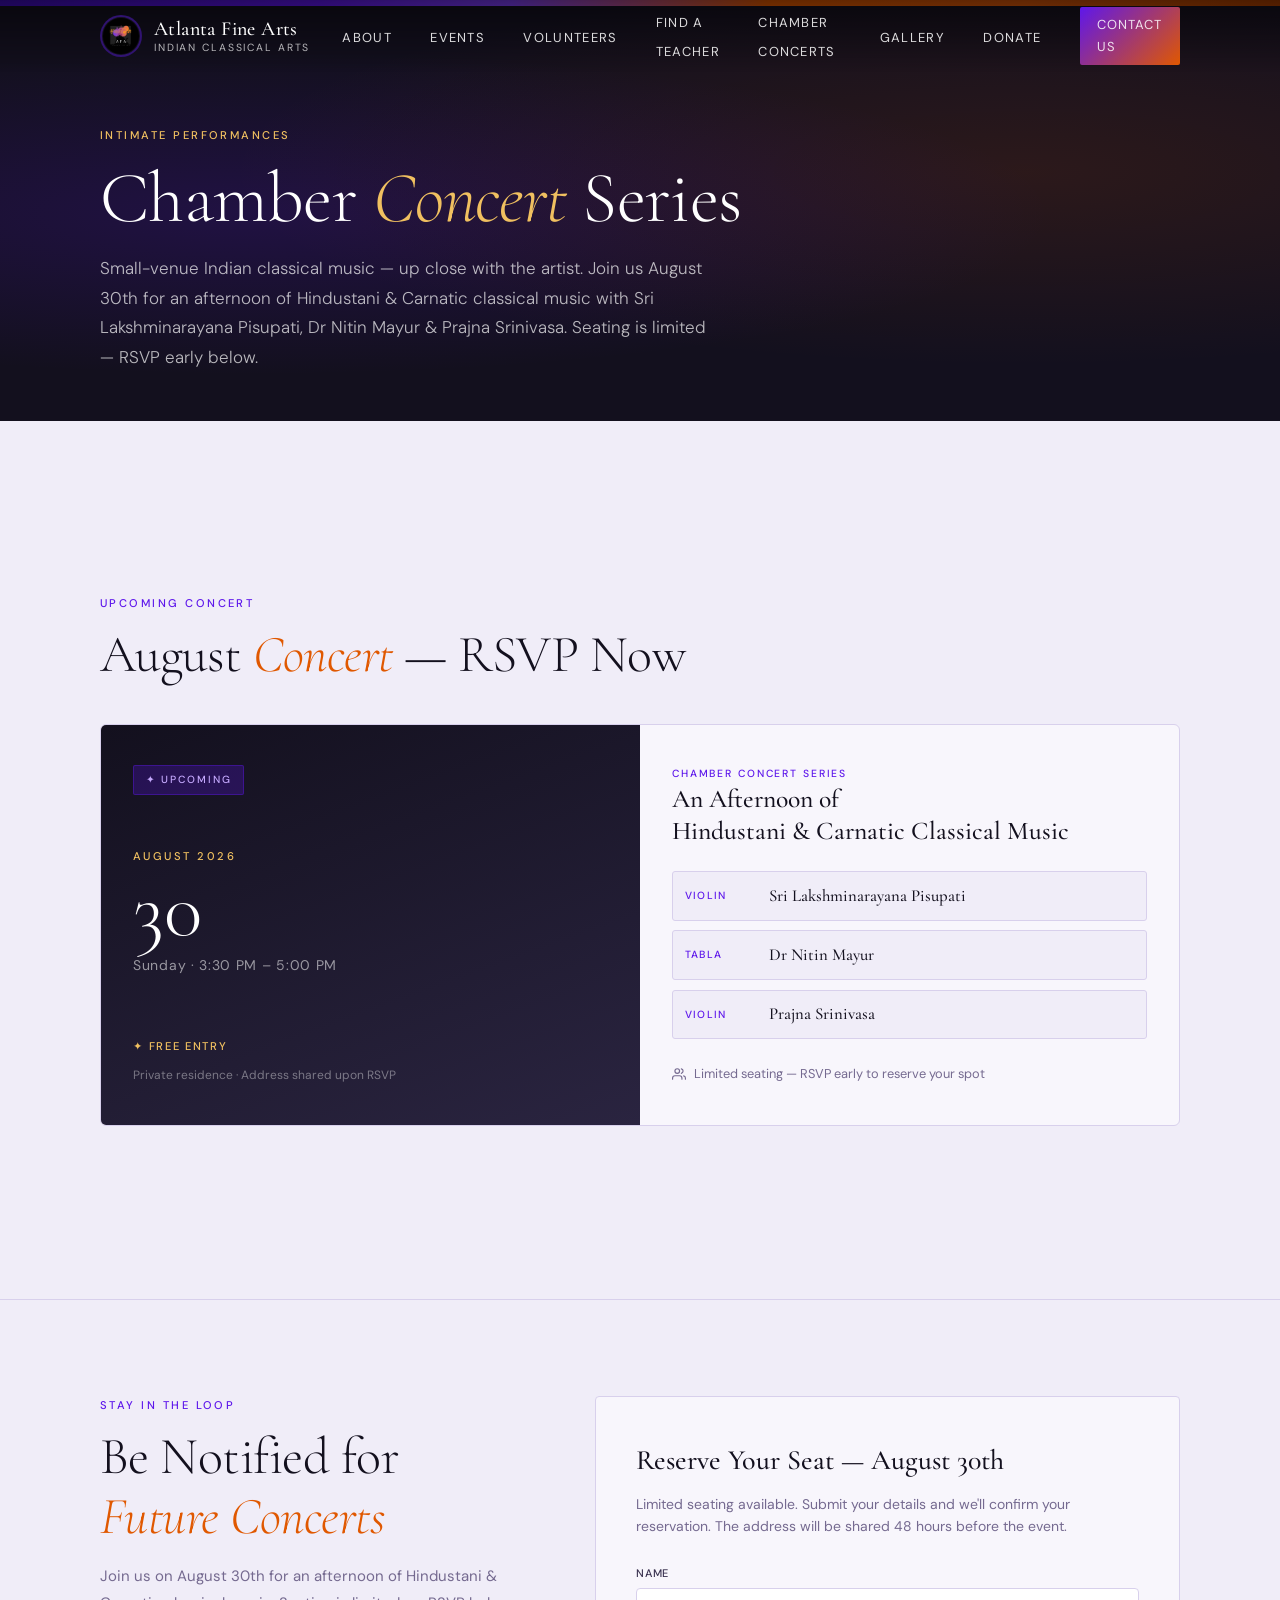
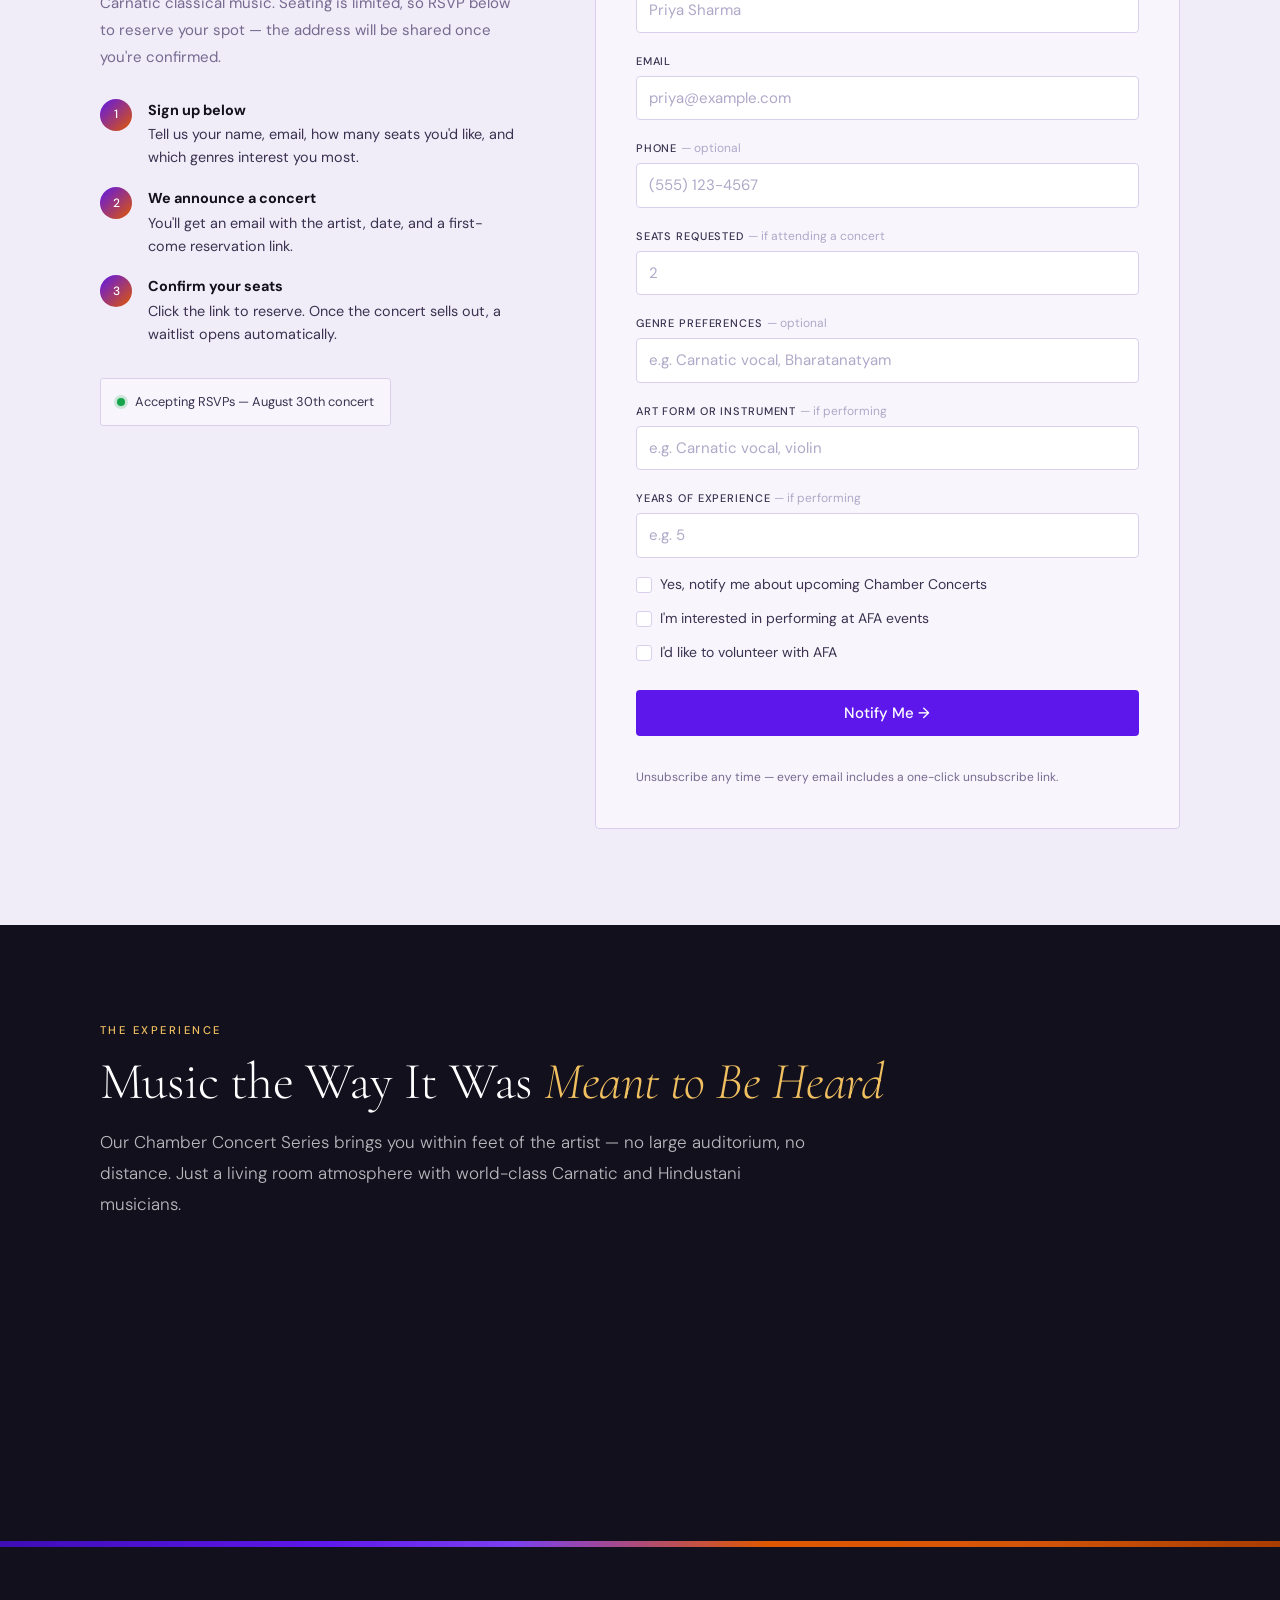
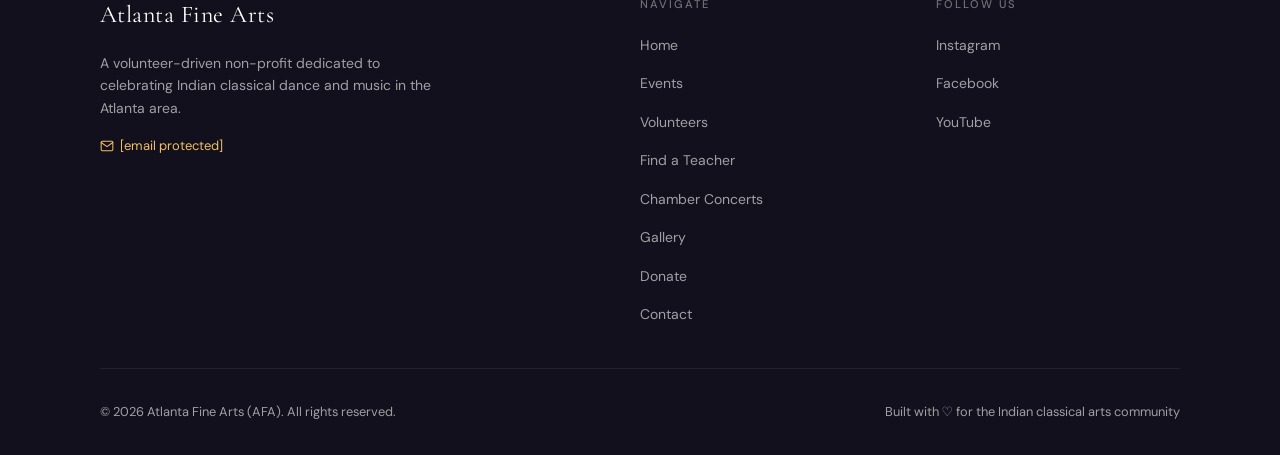
==== commit 91014c68: "Update chamber-concerts.html" ====
--- a/chamber-concerts.html
+++ b/chamber-concerts.html
@@ -432,8 +432,9 @@
         <h1 class="page-hero__title">Chamber <em>Concert</em> Series</h1>
         <p class="page-hero__desc">
           Small-venue Indian classical music — up close with the artist.
-          Our most recent concert featured Prashanth Kallur (flute),
-          Pranavi Srinivasa (violin) &amp; Santosh Chandru (mridangam). Sign up below to be notified about our next concert.
+          Join us August 30th for an afternoon of Hindustani &amp; Carnatic
+          classical music with Sri Lakshminarayana Pisupati, Dr Nitin Mayur
+          &amp; Prajna Srinivasa. Seating is limited — RSVP early below.
         </p>
       </div>
     </section>
@@ -441,21 +442,21 @@
     <!-- ── MOST RECENT CONCERT ── -->
     <section class="upcoming-section" aria-labelledby="upcoming-heading">
       <div class="container" style="padding-block: clamp(3rem, 6vw, 5rem);">
-        <p class="section-label">Most Recent Concert</p>
-        <h2 class="section-title" id="upcoming-heading">April <em>Concert</em> — Completed</h2>
+        <p class="section-label">Upcoming Concert</p>
+        <h2 class="section-title" id="upcoming-heading">August <em>Concert</em> — RSVP Now</h2>
 
         <div class="upcoming-card">
           <!-- Left — date & time -->
           <div class="upcoming-card__left">
-            <div class="upcoming-card__badge" style="background:rgba(201,168,76,0.15);border-color:rgba(201,168,76,0.35);color:#c9a84c;">✦ Completed</div>
+            <div class="upcoming-card__badge">✦ Upcoming</div>
             <div class="upcoming-card__date-block">
-              <p class="upcoming-card__month">April 2026</p>
-              <p class="upcoming-card__day">19</p>
-              <p class="upcoming-card__time">Sunday · 3:00 PM – 4:30 PM</p>
+              <p class="upcoming-card__month">August 2026</p>
+              <p class="upcoming-card__day">30</p>
+              <p class="upcoming-card__time">Sunday · 3:30 PM – 5:00 PM</p>
             </div>
             <div>
               <p class="upcoming-card__free">✦ Free Entry</p>
-              <p style="font-size:0.75rem;color:rgba(255,255,255,0.4);margin-top:0.35rem;">Private residence · Cumming, GA</p>
+              <p style="font-size:0.75rem;color:rgba(255,255,255,0.4);margin-top:0.35rem;">Private residence · Address shared upon RSVP</p>
             </div>
           </div>
 
@@ -463,31 +464,27 @@
           <div class="upcoming-card__right">
             <div>
               <p class="upcoming-card__label">Chamber Concert Series</p>
-              <h3 class="upcoming-card__title">An Evening of<br>Carnatic Chamber Music</h3>
+              <h3 class="upcoming-card__title">An Afternoon of<br>Hindustani &amp; Carnatic Classical Music</h3>
             </div>
 
             <div class="upcoming-card__performers">
               <div class="performer-row">
-                <span class="performer-row__instrument">Flute</span>
-                <span class="performer-row__name">Prashanth Kallur</span>
+                <span class="performer-row__instrument">Violin</span>
+                <span class="performer-row__name">Sri Lakshminarayana Pisupati</span>
+              </div>
+              <div class="performer-row">
+                <span class="performer-row__instrument">Tabla</span>
+                <span class="performer-row__name">Dr Nitin Mayur</span>
               </div>
               <div class="performer-row">
                 <span class="performer-row__instrument">Violin</span>
-                <span class="performer-row__name">Pranavi Srinivasa</span>
-              </div>
-              <div class="performer-row">
-                <span class="performer-row__instrument">Mridangam</span>
-                <span class="performer-row__name">Santosh Chandru</span>
-              </div>
-              <div class="performer-row">
-                <span class="performer-row__instrument">Khanjeera</span>
-                <span class="performer-row__name">Anirudhah Narayanan</span>
+                <span class="performer-row__name">Prajna Srinivasa</span>
               </div>
             </div>
 
             <div class="upcoming-card__seats">
               <svg width="14" height="14" viewBox="0 0 24 24" fill="none" stroke="currentColor" stroke-width="2" stroke-linecap="round" stroke-linejoin="round" aria-hidden="true"><path d="M17 21v-2a4 4 0 00-4-4H5a4 4 0 00-4 4v2"/><circle cx="9" cy="7" r="4"/><path d="M23 21v-2a4 4 0 00-3-3.87"/><path d="M16 3.13a4 4 0 010 7.75"/></svg>
-              <span>Sign up below to be notified about our next concert</span>
+              <span>Limited seating — RSVP early to reserve your spot</span>
             </div>
           </div>
         </div>
@@ -508,7 +505,7 @@
               Be Notified for <em>Future Concerts</em>
             </h2>
             <p class="signup-aside__body">
-              The April 19th concert has concluded. Sign up below and you'll be the first to hear when the next Chamber Concert is announced — with a reservation link before seats open to the public.
+              Join us on August 30th for an afternoon of Hindustani &amp; Carnatic classical music. Seating is limited, so RSVP below to reserve your spot — the address will be shared once you're confirmed.
             </p>
 
             <ol class="signup-steps" aria-label="How it works">
@@ -540,7 +537,7 @@
 
             <div class="capacity-badge" aria-label="Signup status">
               <span class="capacity-badge__dot" aria-hidden="true"></span>
-              Accepting signups — next concert TBA
+              Accepting RSVPs — August 30th concert
             </div>
           </aside>
 
@@ -603,8 +600,8 @@
                 <div class="ml-form-embedWrapper embedForm">
                   <div class="ml-form-embedBody ml-form-embedBodyDefault row-form">
                     <div class="ml-form-embedContent">
-                      <h4>Reserve Your Seat — April 19th</h4>
-                      <p>Only 40 seats available. Submit your details and we'll confirm your reservation. The address will be shared 48 hours before the event.</p>
+                      <h4>Reserve Your Seat — August 30th</h4>
+                      <p>Limited seating available. Submit your details and we'll confirm your reservation. The address will be shared 48 hours before the event.</p>
                     </div>
                     <form class="ml-block-form" action="https://assets.mailerlite.com/jsonp/2181939/forms/181668306286019591/subscribe" data-code="" method="post" target="_blank">
                       <div class="ml-form-formContent">
